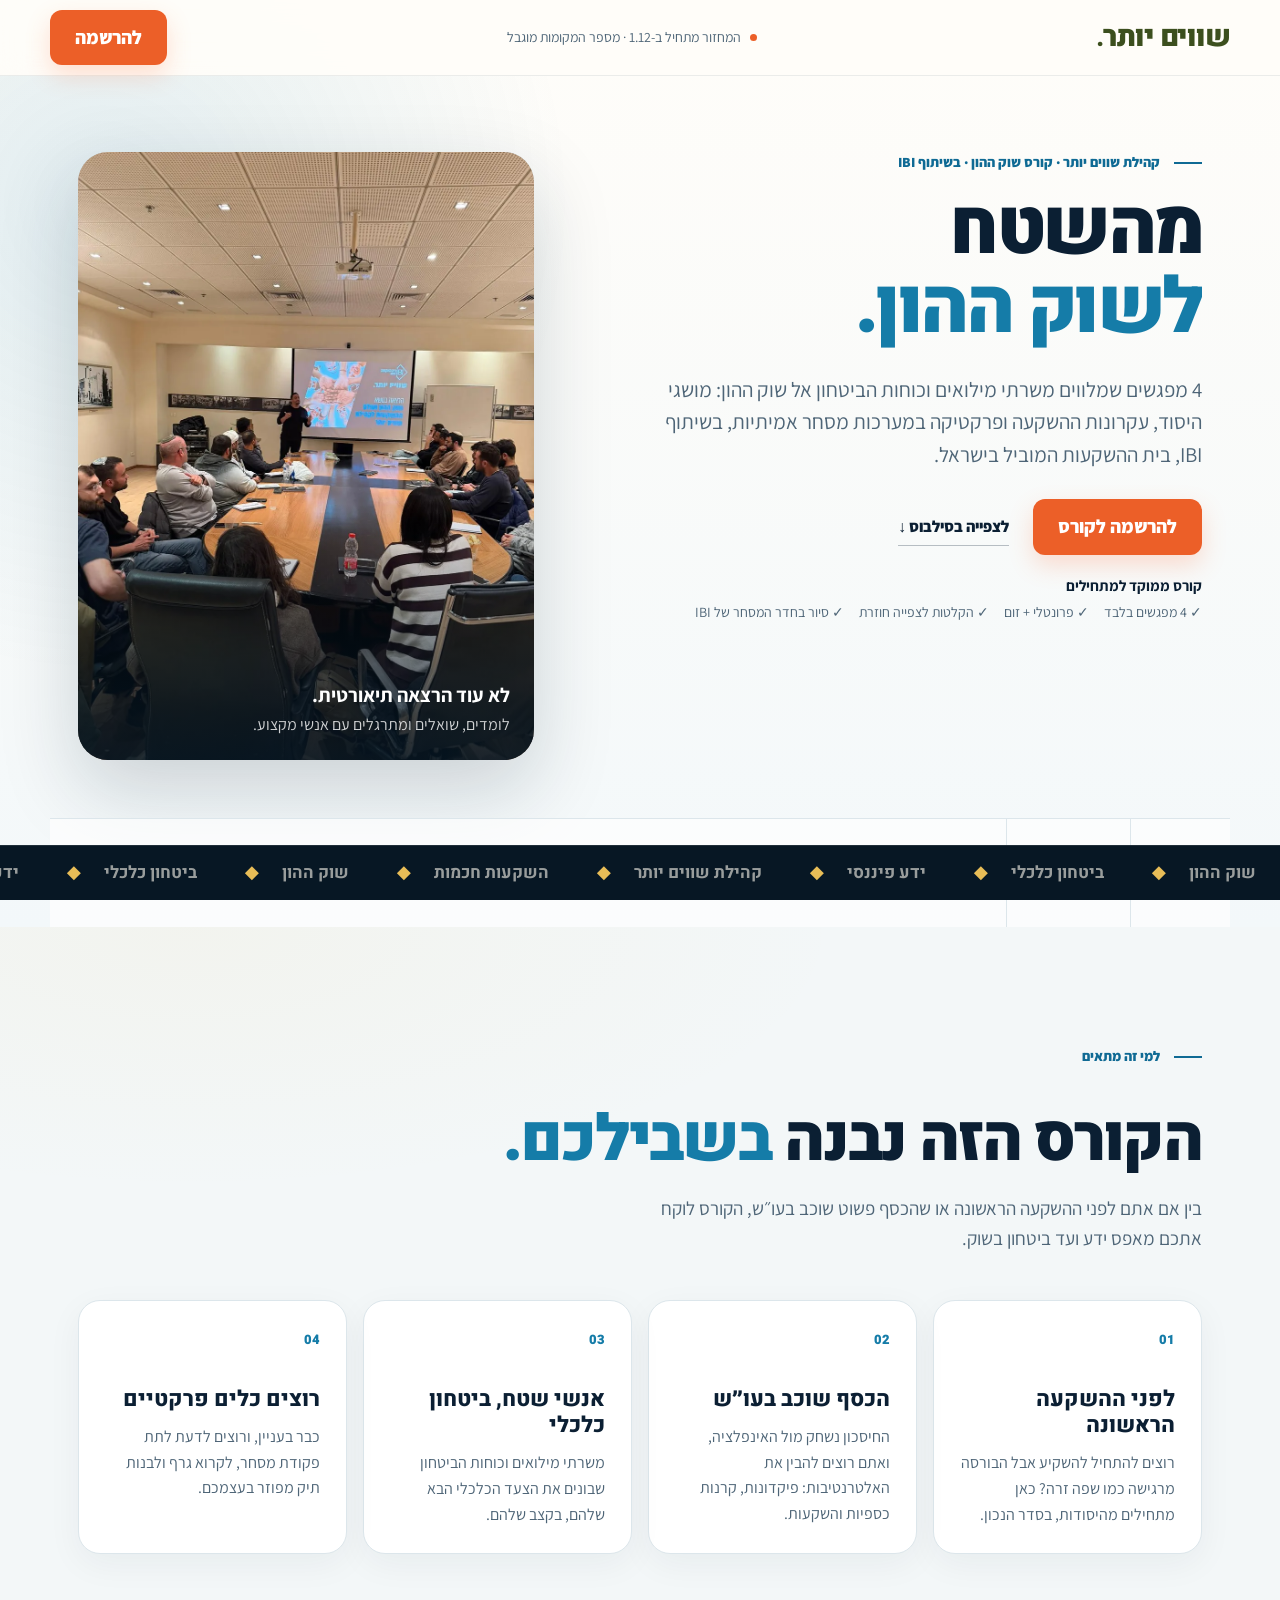
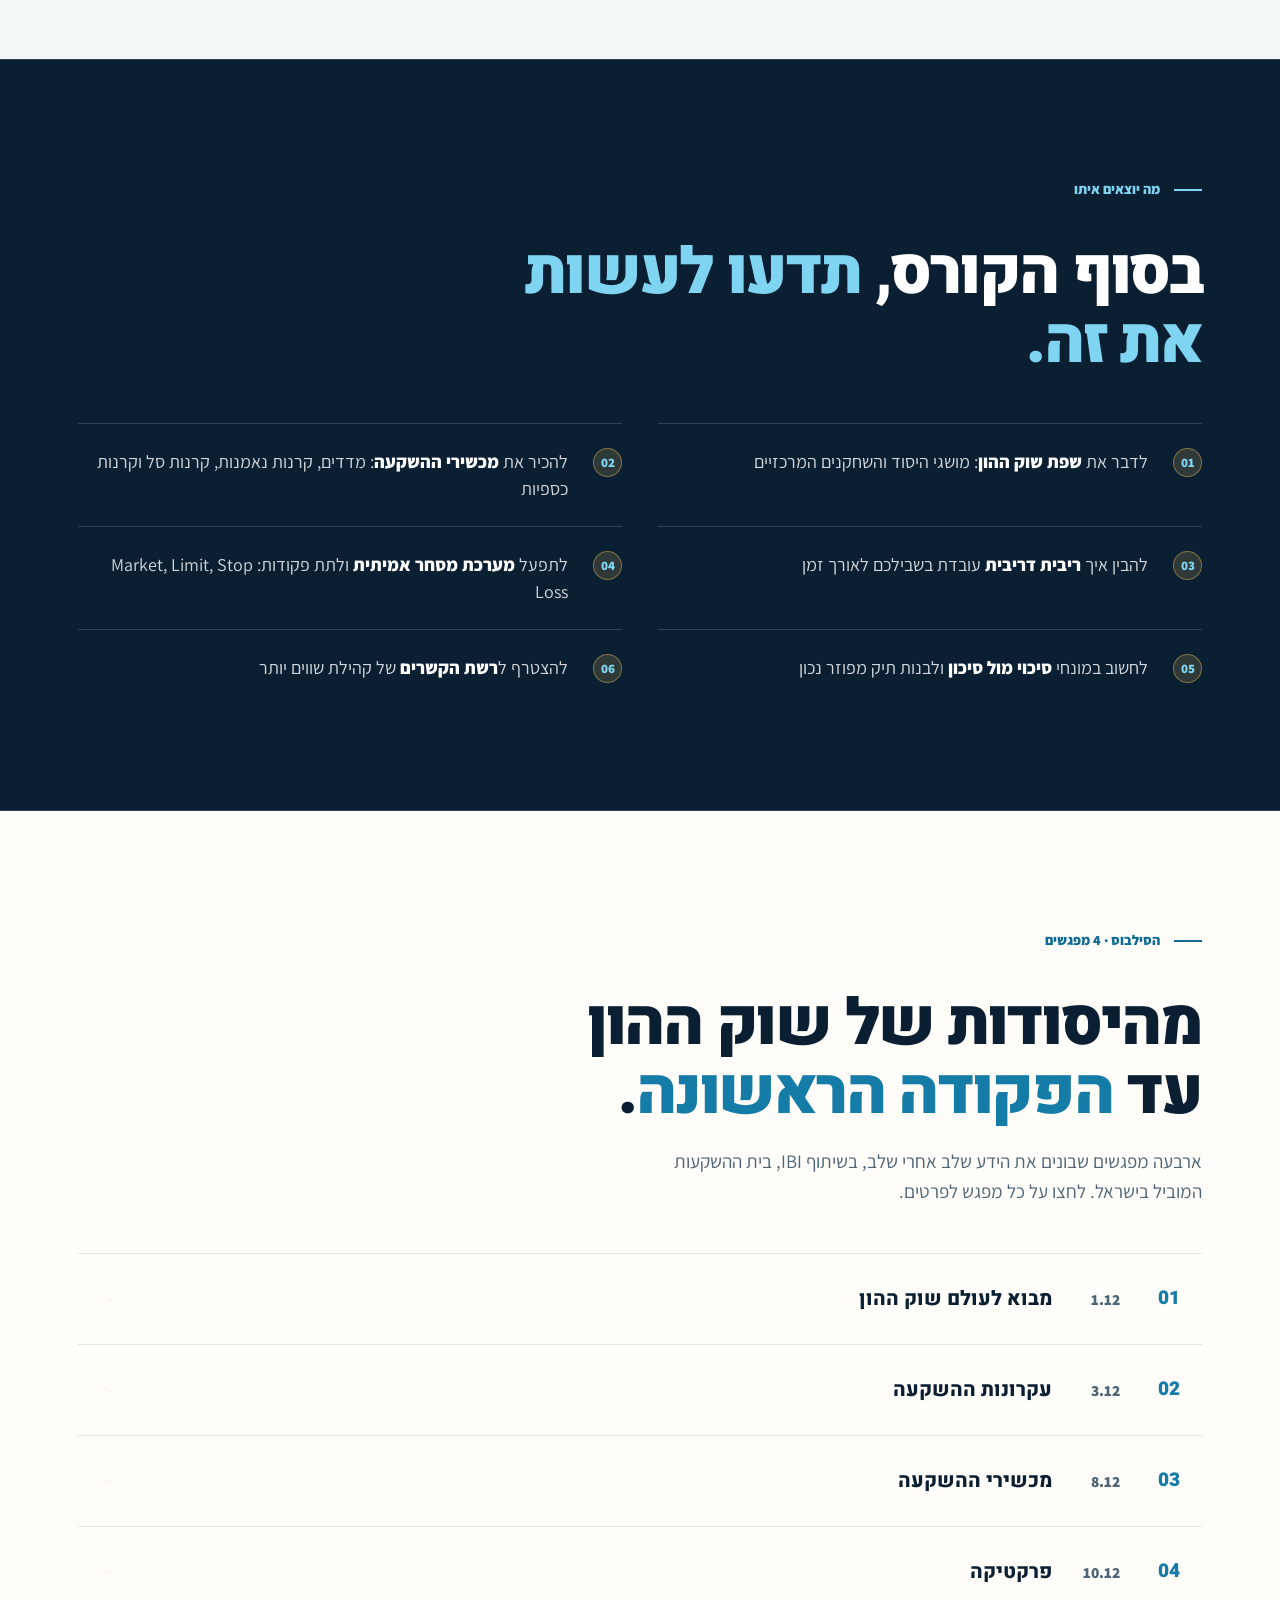
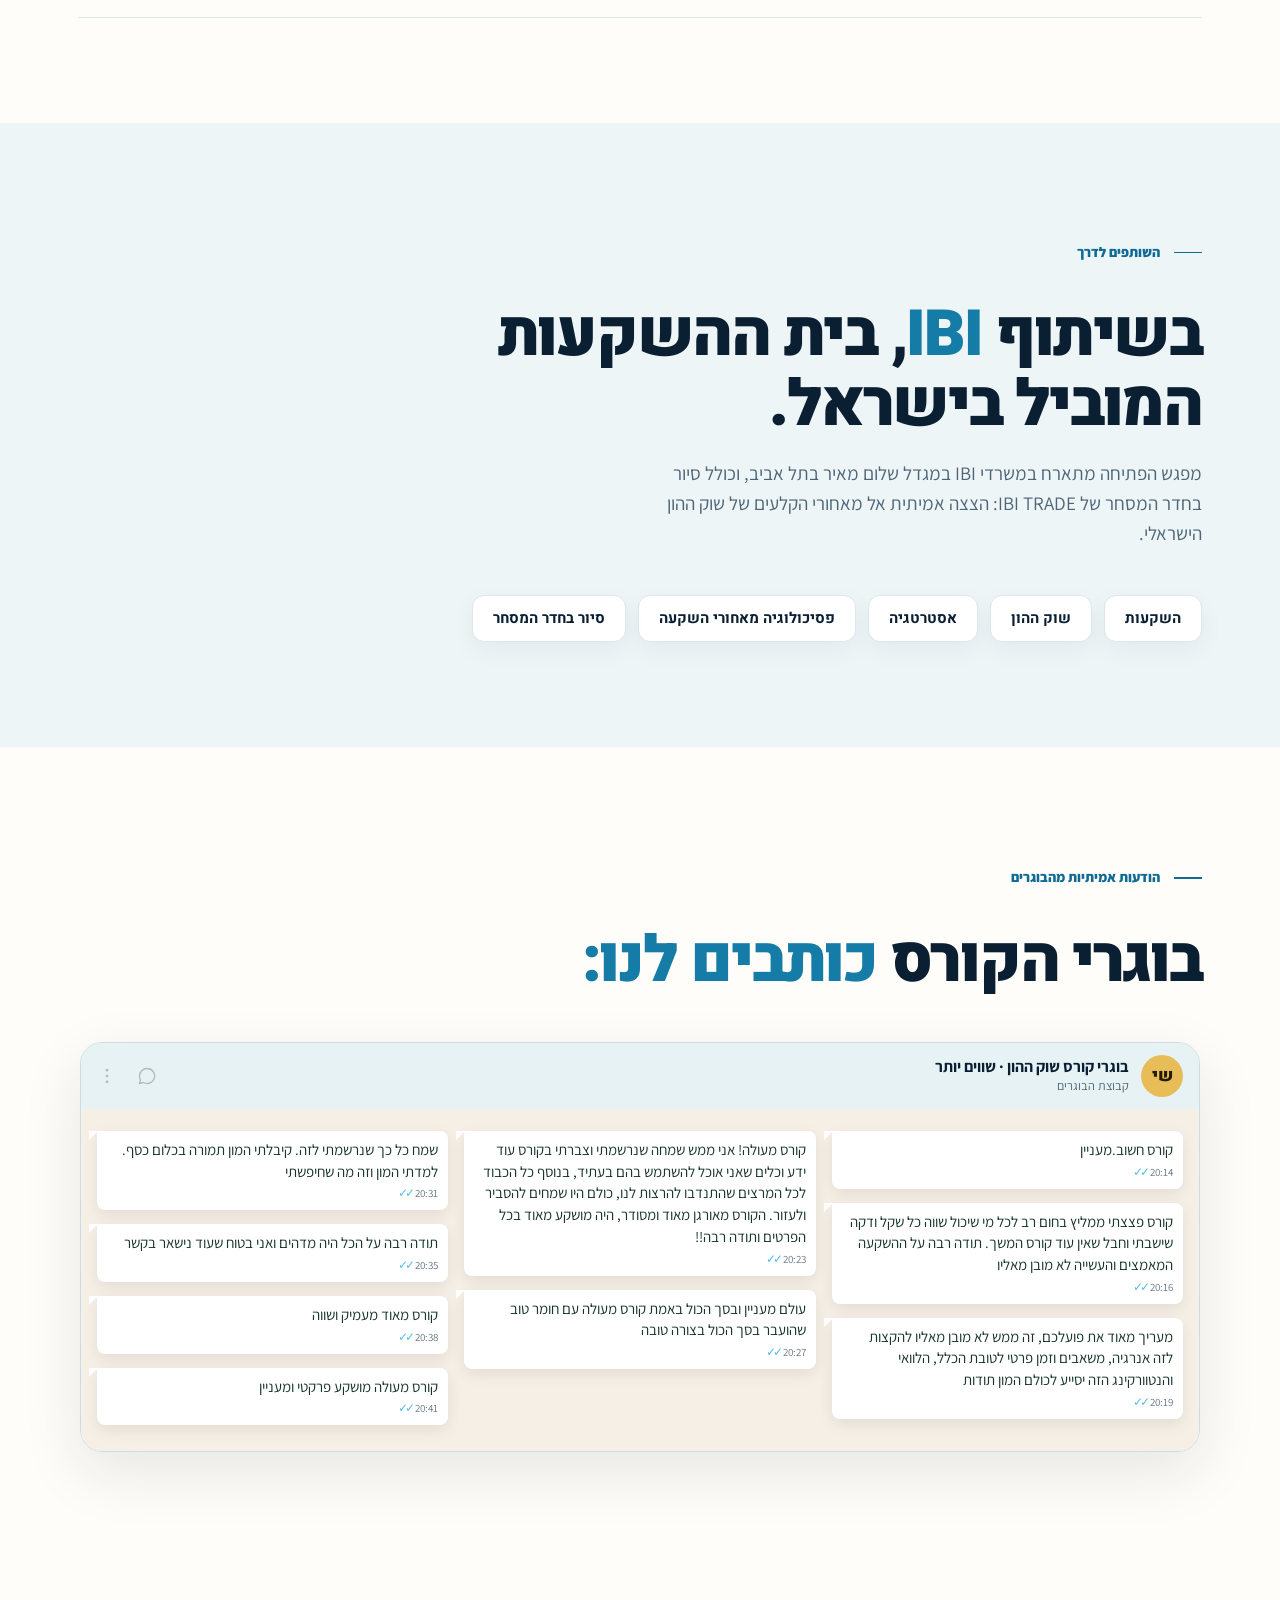
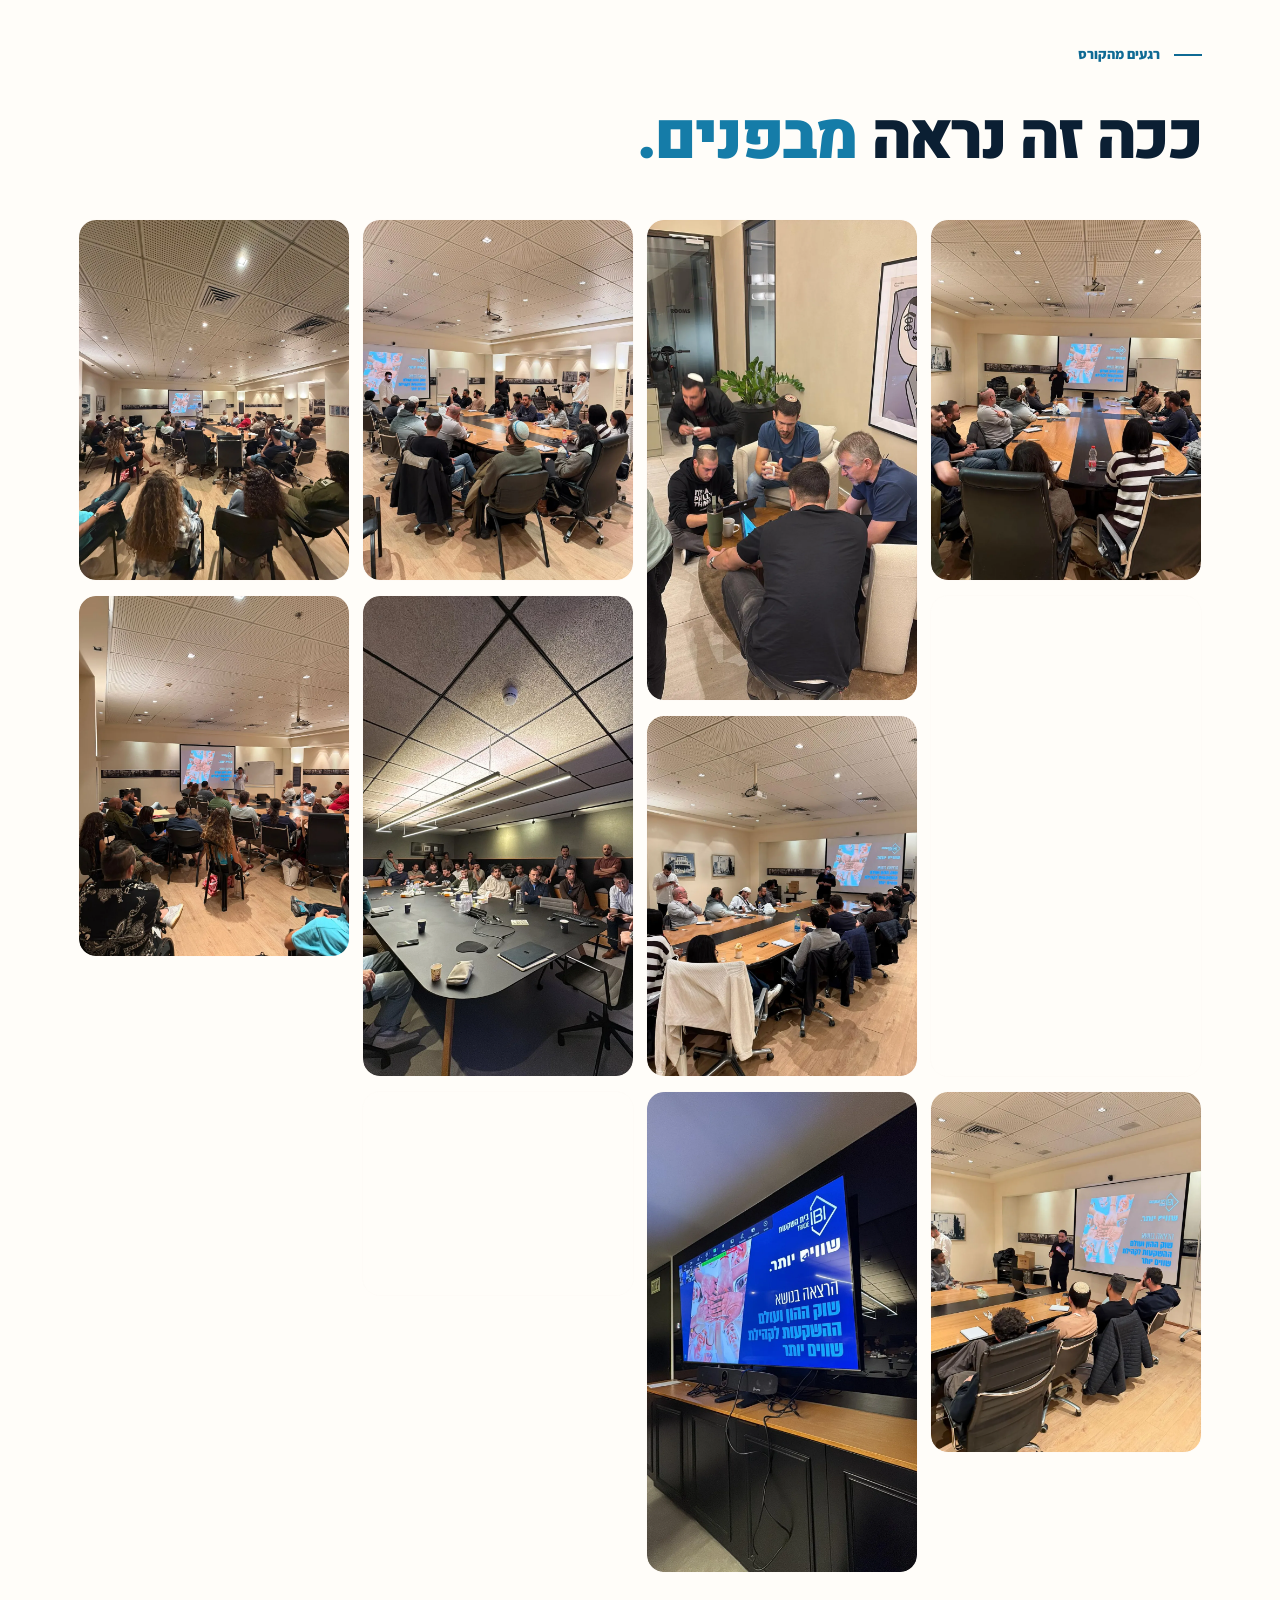
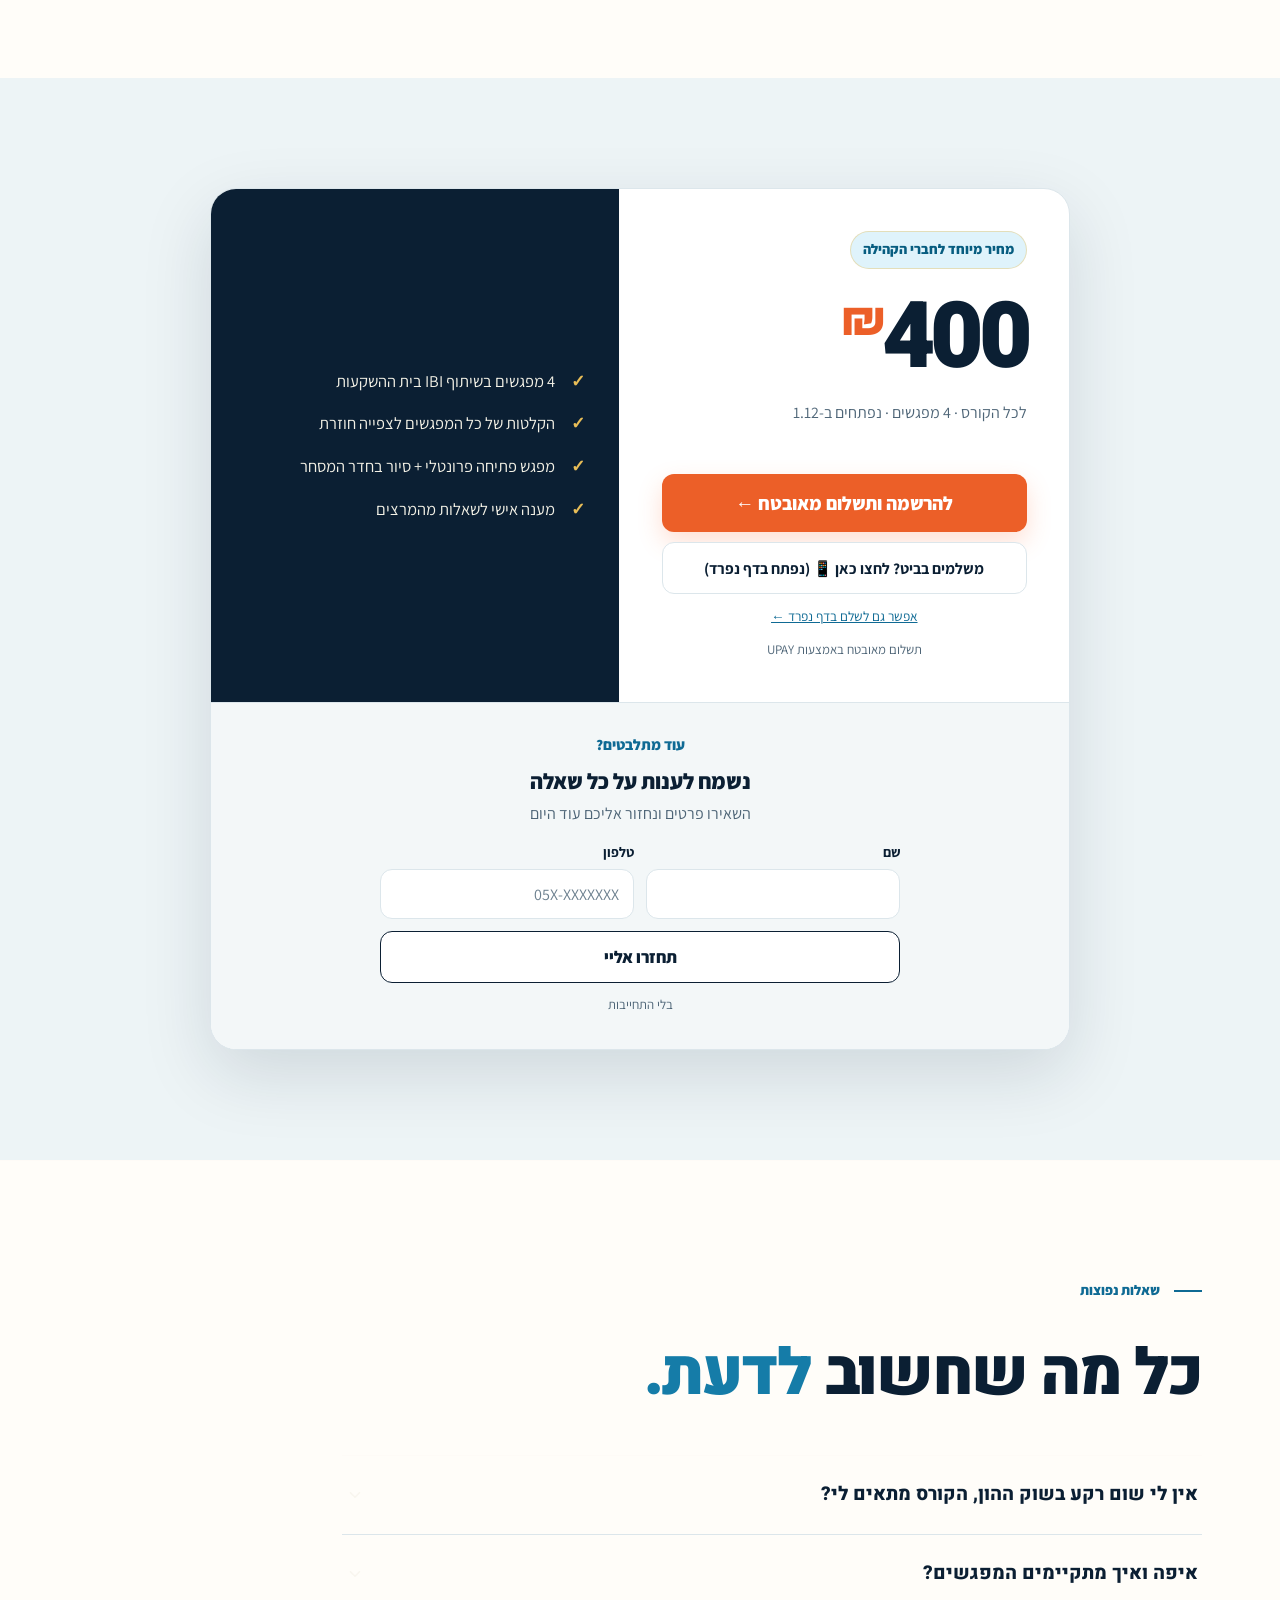
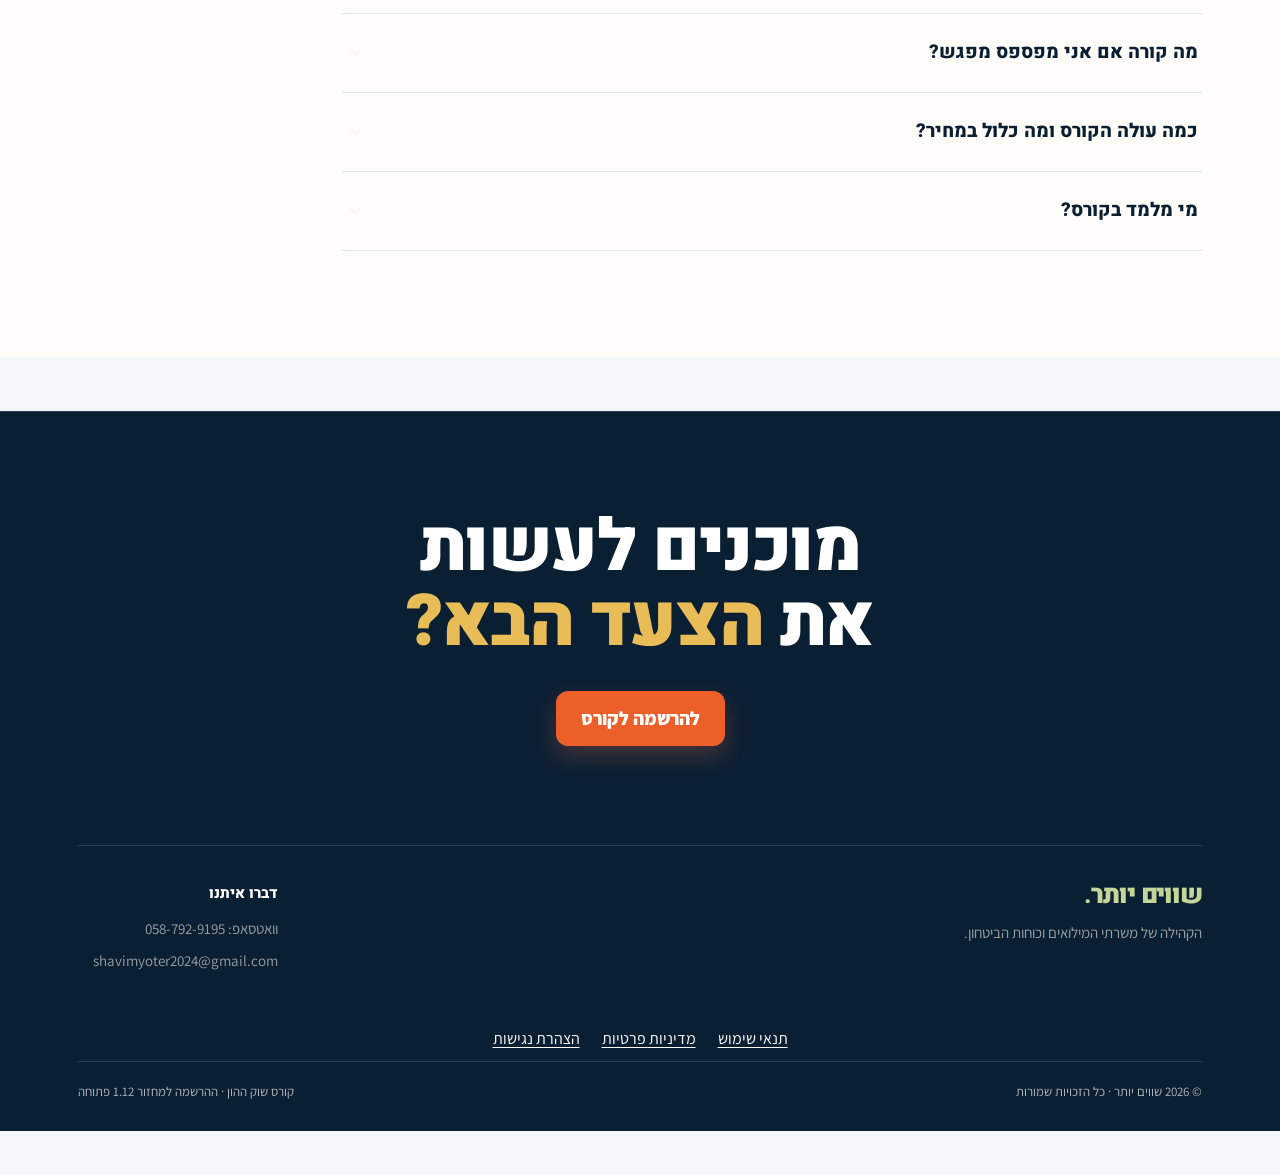
==== index.html @ 852be4c7 "הטבת 300 בשוק ההון הוארכה עד ראשון 8.11 23:59 Co-Authored-By: Claude Opus 5.5 <noreply@anthropic.com" ====
<!doctype html>
<html lang="he" dir="rtl">
<head>
  <meta charset="utf-8" />
  <meta name="viewport" content="width=device-width, initial-scale=1, viewport-fit=cover" />
  <meta name="theme-color" content="#1b2114" />

  <title>קורס שוק ההון | שווים יותר · קהילת משרתי המילואים</title>
  <meta name="description" content="קורס שוק ההון של קהילת שווים יותר, בשיתוף IBI בית ההשקעות: מהשטח לשוק ההון. מושגי יסוד, עקרונות השקעה, מערכות מסחר וסיור בחדר המסחר, בהתאמה למשרתי מילואים וכוחות הביטחון." />
  <meta property="og:title" content="קורס שוק ההון | שווים יותר" />
  <meta property="og:description" content="מהשטח לשוק ההון: קורס בשיתוף IBI לקהילת משרתי המילואים וכוחות הביטחון." />
  <meta property="og:type" content="website" />
  <meta property="og:locale" content="he_IL" />
  <meta property="og:image" content="https://shavimyoter2024-a11y.github.io/shuk-hahon/assets/og.jpg" />
  <meta property="og:image:width" content="1200" />
  <meta property="og:image:height" content="630" />
  <meta property="og:url" content="https://shavimyoter2024-a11y.github.io/shuk-hahon/" />

  <link rel="preconnect" href="https://fonts.googleapis.com" />
  <link rel="preconnect" href="https://fonts.gstatic.com" crossorigin />
  <link href="https://fonts.googleapis.com/css2?family=Heebo:wght@400;500;700;800;900&family=Assistant:wght@400;500;600;700&display=swap" rel="stylesheet" />

  <script type="application/ld+json">
  {
    "@context": "https://schema.org",
    "@type": "Course",
    "name": "קורס שוק ההון · שווים יותר",
    "description": "קורס שוק ההון לקהילת משרתי המילואים וכוחות הביטחון, בשיתוף IBI בית ההשקעות: מושגי יסוד, עקרונות השקעה, מכשירי השקעה, מערכות מסחר וסיור בחדר המסחר.",
    "provider": { "@type": "Organization", "name": "שווים יותר" },
    "offers": { "@type": "Offer", "price": "400", "priceCurrency": "ILS" },
    "hasCourseInstance": { "@type": "CourseInstance", "courseMode": "Blended", "startDate": "2026-12-01", "endDate": "2026-12-10" }
  }
  </script>

  <style>
    :root {
      --bg:        #1a2410;
      --bg-lift:   #26331a;
      --olive:     #3c4f1e;
      --gold:      #e8bd57;
      --gold-soft: #f2d488;
      --cream:     #f3f1e6;
      --muted:     rgba(243,241,230,.62);
      --line:      rgba(243,241,230,.15);
      --line-2:    rgba(243,241,230,.28);
      --maxw: 1320px;
      --ease: cubic-bezier(.22,1,.36,1);
    }

    * { box-sizing: border-box; }
    html { -webkit-text-size-adjust: 100%; scroll-behavior: smooth; }
    a, button, summary { -webkit-tap-highlight-color: transparent; }
    body {
      margin: 0; background: var(--bg); color: var(--cream);
      font-family: "Assistant", "Segoe UI", "Arial Hebrew", Arial, sans-serif;
      -webkit-font-smoothing: antialiased; overflow-x: hidden; line-height: 1.5;
      padding-bottom: 52px; /* room for the fixed marquee */
    }
    .sr-only { position: absolute; width: 1px; height: 1px; margin: -1px; padding: 0; overflow: hidden; clip: rect(0 0 0 0); white-space: nowrap; }
    a { color: inherit; text-decoration: none; }
    html { overflow-x: hidden; }
    ::selection { background: var(--gold); color: #241c00; }

    .display { font-family: "Heebo", "Assistant", sans-serif; }
    .wrap { width: 100%; max-width: var(--maxw); margin-inline: auto; padding-inline: 30px; }

    .ph {
      color: var(--gold); font-weight: 800;
      border-bottom: 1.5px dashed rgba(232,189,87,.55); padding-bottom: 1px; white-space: nowrap;
    }

    /* ---------------- Top bar ---------------- */
    .topbar {
      position: fixed; inset: 0 0 auto 0; z-index: 40;
      display: flex; align-items: center; justify-content: space-between;
      padding: 18px 30px;
      transition: background .3s, padding .3s, box-shadow .3s;
    }
    .topbar.scrolled {
      background: rgba(26,36,16,.88); backdrop-filter: blur(10px); -webkit-backdrop-filter: blur(10px);
      padding-block: 11px; box-shadow: 0 1px 0 rgba(243,241,230,.12);
    }
    .brand { display: flex; align-items: center; }
    .brand__name { font-family: "Heebo", sans-serif; font-weight: 900; font-size: 30px; letter-spacing: -.8px; color: var(--cream); line-height: 1; }
    .brand__name b { color: var(--gold); }

    .topbar__status {
      display: flex; align-items: center; gap: 9px;
      font-size: 13.5px; color: var(--muted);
    }
    .topbar__status .pulse {
      width: 7px; height: 7px; border-radius: 50%; background: var(--gold);
      box-shadow: 0 0 0 0 rgba(232,189,87,.5); animation: pulse 2.4s infinite;
    }
    @keyframes pulse { 0%{box-shadow:0 0 0 0 rgba(232,189,87,.45)} 70%{box-shadow:0 0 0 9px rgba(232,189,87,0)} 100%{box-shadow:0 0 0 0 rgba(232,189,87,0)} }

    .btn {
      display: inline-flex; align-items: center; justify-content: center; gap: 9px;
      font-family: "Assistant", sans-serif; font-weight: 700; cursor: pointer; border: 0;
      transition: transform .5s var(--ease), background .25s, color .25s;
    }
    .btn-gold {
      background: var(--gold); color: #241c00; font-size: 15.5px;
      padding: 12px 24px; border-radius: 100px;
    }
    .btn-gold:hover { background: var(--gold-soft); }
    .btn-lg { font-size: 17px; padding: 16px 34px; }
    .btn-line {
      background: transparent; color: var(--cream); font-weight: 600; font-size: 16px;
      padding: 15px 6px; border-radius: 0; position: relative;
    }
    .btn-line::after {
      content: ""; position: absolute; inset-inline: 6px; bottom: 8px; height: 1.5px;
      background: var(--line-2); transition: background .25s;
    }
    .btn-line:hover::after { background: var(--gold); }

    /* ---------------- Hero ---------------- */
    .hero {
      position: relative; min-height: 100svh; display: flex; flex-direction: column;
      overflow: hidden;
      background: radial-gradient(120% 85% at 84% 6%, var(--bg-lift) 0%, var(--bg) 60%);
    }
    .hero::after {
      content: ""; position: absolute; inset: 0; z-index: 3; pointer-events: none; opacity: .45;
      background-image: url("data:image/svg+xml,%3Csvg xmlns='http://www.w3.org/2000/svg' width='140' height='140'%3E%3Cfilter id='n'%3E%3CfeTurbulence type='fractalNoise' baseFrequency='0.85' numOctaves='2' stitchTiles='stitch'/%3E%3C/filter%3E%3Crect width='100%25' height='100%25' filter='url(%23n)' opacity='0.35'/%3E%3C/svg%3E");
      mix-blend-mode: overlay;
    }
    .hero__mark {
      position: absolute; z-index: 0; inset-block-end: -4%; inset-inline-start: -1%;
      /* "שוק ההון" ארוך מ"נדל״ן" — גודל מותאם כדי שהמילה תישאר בקנבס */
      font-size: 22vw; line-height: .8; font-weight: 900; letter-spacing: -.03em;
      color: transparent; -webkit-text-stroke: 1.5px rgba(232,189,87,.10);
      pointer-events: none; user-select: none;
    }
    .hero__edge {
      position: absolute; z-index: 4; inset-inline-start: 22px; inset-block-start: 50%;
      transform: translateY(-50%) rotate(180deg); writing-mode: vertical-rl;
      font-size: 12px; letter-spacing: 1px; color: var(--muted);
    }

    /* content fills the space evenly */
    .hero__grid {
      position: relative; z-index: 5; flex: 1;
      display: flex; flex-direction: column; justify-content: center;
      padding-block: 118px 40px;
    }

    .eyebrow {
      display: inline-flex; align-items: center; gap: 14px; align-self: flex-start;
      font-size: 14px; letter-spacing: .4px; color: var(--gold-soft); font-weight: 600;
      margin-bottom: 24px;
    }
    .eyebrow::before { content: ""; width: 42px; height: 1.5px; background: var(--gold); }

    .hero__title {
      margin: 0; font-weight: 900; letter-spacing: -.02em;
      font-size: clamp(46px, 8.4vw, 116px); line-height: .98;
    }
    .hero__title .line { display: block; overflow: hidden; padding-bottom: .05em; }
    .hero__title .line > span { display: block; }
    .hero__title .accent { color: var(--gold); }
    /* the hero is pre-hidden by CSS so the first paint can never flash-then-jump
       while GSAP boots; the timeline animates TO the final state. .no-gsap releases
       everything instantly if the CDN fails to load. */
    body.js:not(.no-gsap) .hero .eyebrow { opacity: 0; transform: translateY(18px); }
    body.js:not(.no-gsap) .hero__title .line > span { transform: translateY(110%); }
    body.js:not(.no-gsap) .hero__sub { opacity: 0; transform: translateY(22px); }
    body.js:not(.no-gsap) .hero__cta > * { opacity: 0; transform: translateY(20px); }
    body.js:not(.no-gsap) .hero__foot .stat, body.js:not(.no-gsap) .scroll-cue { opacity: 0; transform: translateY(24px); }
    body.js:not(.no-gsap) .hero__mark { opacity: 0; }

    .hero__sub {
      margin: 28px 0 0; max-width: 44ch; font-size: clamp(17px, 1.9vw, 21px);
      color: var(--muted); font-weight: 400; line-height: 1.6;
    }

    .hero__cta { display: flex; align-items: center; gap: 20px; flex-wrap: wrap; margin-top: 38px; }

    .hero__foot {
      position: relative; z-index: 5;
      border-top: 1px solid var(--line);
      display: flex; align-items: stretch; justify-content: space-between; flex-wrap: wrap;
    }
    .stats { display: flex; }
    .stat { padding: 20px 32px 22px; border-inline-start: 1px solid var(--line); }
    .stat:first-child { border-inline-start: 0; padding-inline-start: 0; }
    .stat b { display: block; font-family: "Heebo", sans-serif; font-weight: 800; font-size: 27px; color: var(--cream); }
    .stat span { font-size: 13px; color: var(--muted); }
    .scroll-cue { display: flex; align-items: center; gap: 12px; padding: 20px 0 22px; font-size: 12.5px; letter-spacing: 1px; color: var(--muted); }
    .scroll-cue .bar { position: relative; width: 1.5px; height: 38px; background: var(--line-2); overflow: hidden; }
    .scroll-cue .bar::after { content:""; position:absolute; inset-inline:0; top:-40%; height:40%; background: var(--gold); animation: drop 2.2s var(--ease) infinite; }
    @keyframes drop { 0%{top:-45%} 60%,100%{top:105%} }

    .marquee {
      position: fixed; inset-inline: 0; bottom: 0; z-index: 45;
      overflow: hidden; white-space: nowrap;
      background: rgba(21,29,12,.93); backdrop-filter: blur(8px); -webkit-backdrop-filter: blur(8px);
      border-top: 1px solid var(--line);
    }
    .marquee__track { display: inline-flex; animation: marq 28s linear infinite; will-change: transform; }
    .marquee__track span { font-family: "Heebo", sans-serif; font-size: 17px; font-weight: 700; color: var(--muted); padding: 14px 24px; }
    .marquee__track span i { color: var(--gold); font-style: normal; margin-inline-start: 24px; }
    @keyframes marq { to { transform: translateX(50%); } }

    .mobile-cta { display: none; }

    /* ---------------- Sections ---------------- */
    .section { position: relative; padding-block: clamp(74px, 12vh, 130px); scroll-margin-top: 84px; }
    .section__head { margin-bottom: 44px; }
    .section__title { font-family: "Heebo", sans-serif; font-weight: 900; font-size: clamp(30px, 4.6vw, 58px); line-height: 1.07; letter-spacing: -.02em; margin: 14px 0 0; }
    .section__title .accent { color: var(--gold); }
    .section__lead { margin: 18px 0 0; max-width: 56ch; color: var(--muted); font-size: 18px; line-height: 1.6; }

    /* syllabus accordion */
    .syl { border-top: 1px solid var(--line); }
    .syl details { border-bottom: 1px solid var(--line); }
    .syl summary { list-style: none; cursor: pointer; display: flex; align-items: center; gap: 18px; padding: 24px 6px; transition: background .2s; }
    .syl summary::-webkit-details-marker { display: none; }
    .syl summary:hover { background: rgba(243,241,230,.03); }
    .syl__num { font-family: "Heebo", sans-serif; font-weight: 900; font-size: 19px; color: var(--gold); min-width: 42px; }
    .syl__date { font-weight: 800; color: var(--cream); min-width: 50px; font-size: 15.5px; }
    .syl__title { font-family: "Heebo", sans-serif; font-weight: 800; font-size: clamp(18px, 2.3vw, 25px); color: var(--cream); flex: 1; }
    .syl__chev { color: var(--muted); transition: transform .3s var(--ease); flex: 0 0 auto; }
    .syl details[open] .syl__chev { transform: rotate(180deg); }
    .syl__body { padding-inline-start: 60px; padding-inline-end: 6px; padding-bottom: 28px; max-width: 74ch; }
    .syl__badge { display: inline-block; font-size: 12px; font-weight: 700; padding: 5px 13px; border-radius: 100px; border: 1px solid var(--line-2); color: var(--gold-soft); margin-bottom: 14px; }
    .syl__body p { margin: 0; color: var(--muted); font-size: 16.5px; line-height: 1.66; }
    .syl__body .syl__who { margin-top: 14px; color: var(--gold-soft); font-size: 14.5px; font-weight: 600; }
    .syl-note { margin-top: 28px; font-size: 14px; color: var(--muted); line-height: 1.6; }
    .syl-note .ph { font-size: 14px; }

    @media (max-width: 640px) {
      .syl summary { gap: 12px; padding: 18px 4px; }
      .syl__num { min-width: 28px; font-size: 16px; }
      .syl__date { min-width: 42px; font-size: 14.5px; }
      .syl__body { padding-inline-start: 28px; }
    }

    /* pricing / register */
    .price-card {
      display: grid; grid-template-columns: 1fr 1fr;
      border: 1px solid rgba(232,189,87,.35); border-radius: 24px; overflow: hidden;
      background: rgba(243,241,230,.03);
    }
    .price-card__main {
      padding: 46px 42px; border-inline-end: 1px solid var(--line);
      display: flex; flex-direction: column; align-items: flex-start;
    }
    .price-card__badge {
      display: inline-block; background: rgba(232,189,87,.13); color: var(--gold-soft);
      border: 1px solid rgba(232,189,87,.4); font-weight: 700; font-size: 14px;
      padding: 7px 16px; border-radius: 100px; margin-bottom: 24px;
    }
    .price-card__amount {
      font-family: "Heebo", sans-serif; font-weight: 900; line-height: 1;
      font-size: clamp(62px, 9vw, 104px); color: var(--cream); letter-spacing: -.03em;
    }
    .price-card__amount .cur { color: var(--gold); font-size: .5em; vertical-align: super; margin-inline-end: 4px; }
    .price-card__meta { color: var(--muted); margin: 16px 0 30px; font-size: 16px; }
    .price-card .pay-form { align-self: stretch; width: 100%; margin: 0; display: flex; flex-direction: column; align-items: center; }
    .price-card .pay-submit { width: 100%; text-align: center; }
    .pay-fallback { margin-top: 12px; background: transparent; color: var(--muted); font-family: inherit; font-size: 13.5px; border: 0; cursor: pointer; text-decoration: underline; }
    .pay-fallback:hover { color: var(--gold-soft); }
    /* Bit can't open its app from inside an iframe (white page) — so Bit gets its
       own button that submits the SAME form to a full checkout in a new tab. */
    .pay-bit {
      width: 100%; margin-top: 10px; padding: 13px 24px; border-radius: 100px;
      background: rgba(243,241,230,.06); border: 1px solid var(--line-2);
      color: var(--cream); font-family: inherit; font-size: 15.5px; font-weight: 700; cursor: pointer;
      transition: border-color .25s, color .25s;
    }
    .pay-bit:hover { border-color: var(--gold); color: var(--gold-soft); }
    @media (pointer: coarse) { .pay-bit:active { border-color: var(--gold); color: var(--gold-soft); } }

    /* promo (25.10–8.11 23:59) — ה-JS מדליק body.promo-on רק בתוך חלון המבצע;
       בלי JS הדף נשאר בבטחה על המחיר המלא */
    .promo-strip {
      display: none; margin-bottom: 22px; padding: 26px 22px 22px; text-align: center;
      border: 1px solid rgba(232,189,87,.55); border-radius: 20px;
      background: linear-gradient(180deg, rgba(232,189,87,.14), rgba(232,189,87,.04));
      box-shadow: 0 24px 60px -30px rgba(232,189,87,.3);
    }
    body.promo-on .promo-strip { display: block; }
    .promo-strip__title { font-family: "Heebo", sans-serif; font-weight: 900; font-size: clamp(20px, 3vw, 28px); color: var(--cream); line-height: 1.3; }
    .promo-strip__title b { color: var(--gold); }
    .promo-strip__sub { margin-top: 8px; color: var(--muted); font-size: 14.5px; }
    .promo-count { display: flex; justify-content: center; gap: 10px; margin-top: 18px; }
    .promo-count .pc {
      min-width: 68px; padding: 12px 8px 9px; border-radius: 14px;
      border: 1px solid rgba(232,189,87,.4); background: rgba(26,36,16,.6);
    }
    .promo-count .pc b { display: block; font-family: "Heebo", sans-serif; font-weight: 900; font-size: 27px; color: var(--gold); line-height: 1; font-variant-numeric: tabular-nums; }
    .promo-count .pc span { display: block; margin-top: 6px; font-size: 11.5px; color: var(--muted); }
    .price-card__was { display: none; margin: 12px 0 0; color: var(--muted); font-size: 15.5px; }
    .price-card__was s { color: rgba(243,241,230,.55); }
    body.promo-on .price-card__was { display: block; }
    .hero__promo {
      display: none; align-self: flex-start; margin-top: 18px; padding: 9px 18px;
      border-radius: 100px; border: 1px solid rgba(232,189,87,.55);
      background: rgba(232,189,87,.12); color: var(--gold-soft); font-weight: 700; font-size: 14.5px;
    }
    body.promo-on .hero__promo { display: inline-flex; }
    @media (max-width: 640px) {
      .promo-count { gap: 8px; }
      .promo-count .pc { min-width: 58px; }
      .promo-count .pc b { font-size: 22px; }
    }

    /* embedded UPAY checkout window */
    .pay-window { margin-top: 24px; border: 1px solid rgba(232,189,87,.45); border-radius: 20px; overflow: hidden; box-shadow: 0 30px 70px -30px rgba(0,0,0,.7); }
    .pay-window__head { display: flex; align-items: center; justify-content: center; gap: 8px; padding: 13px 16px; background: var(--bg-lift); color: var(--gold-soft); font-weight: 700; font-size: 14.5px; border-bottom: 1px solid rgba(232,189,87,.35); }
    .pay-window__hint { padding: 9px 14px; text-align: center; font-size: 13px; color: var(--muted); background: rgba(243,241,230,.03); border-bottom: 1px solid var(--line); }
    .pay-window__body { position: relative; background: #fff; }
    .pay-window__loader { position: absolute; inset: 0; display: grid; place-items: center; color: #555; font-size: 15px; background: #fff; }
    .pay-window iframe { display: block; width: 100%; height: 780px; border: 0; background: #fff; }
    @media (max-width: 640px) { .pay-window iframe { height: 720px; } }
    .price-card__secure { font-size: 13px; color: var(--muted); margin: 14px 0 0; align-self: center; }
    .price-card__list { list-style: none; margin: 0; padding: 46px 42px; display: flex; flex-direction: column; gap: 17px; }
    .price-card__list li { position: relative; padding-inline-start: 30px; color: var(--cream); font-size: 16.5px; }
    .price-card__list li::before {
      content: "✓"; position: absolute; inset-inline-start: 0; top: 0;
      color: var(--gold); font-weight: 900;
    }

    @media (max-width: 760px) {
      .price-card { grid-template-columns: 1fr; }
      .price-card__main { border-inline-end: 0; border-bottom: 1px solid var(--line); padding: 34px 26px; align-items: center; text-align: center; }
      .price-card__list { padding: 30px 26px; }
    }


    /* section backdrops — color play, brand shades only */
    #audience { background: radial-gradient(85% 60% at 15% 0%, rgba(232,189,87,.06), transparent 60%); }
    #gains { background: linear-gradient(180deg, #222e14, var(--bg)); border-block: 1px solid var(--line); }
    #faq { background: linear-gradient(180deg, #222e14, var(--bg)); border-block: 1px solid var(--line); }
    #gallery { background: radial-gradient(85% 60% at 85% 0%, rgba(232,189,87,.05), transparent 60%); }
    #register { background: radial-gradient(75% 65% at 50% 22%, rgba(232,189,87,.10), transparent 65%); padding-block: clamp(48px, 8vh, 88px); }

    /* warm-lead mini form */
    .lead-box { margin-top: 34px; padding: 26px 22px 24px; border: 1px solid rgba(232,189,87,.22); border-radius: 16px; background: rgba(243,241,230,.03); text-align: center; }
    .lead-box__title { margin: 0 0 4px; font-weight: 800; font-size: clamp(19px, 2.6vw, 24px); }
    .lead-box__title .accent { color: var(--gold); }
    .lead-box__sub { margin: 0 0 18px; color: var(--muted); font-size: 15px; }
    .lead-form { display: flex; gap: 10px; justify-content: center; flex-wrap: wrap; }
    .lead-form input {
      flex: 1 1 180px; max-width: 240px; padding: 13px 16px; border-radius: 100px;
      border: 1px solid rgba(243,241,230,.22); background: rgba(243,241,230,.06);
      color: var(--cream); font: inherit; font-size: 15px;
    }
    .lead-form input::placeholder { color: rgba(243,241,230,.45); }
    .lead-form input:focus { outline: none; border-color: var(--gold); }
    .lead-form .btn { flex: 0 0 auto; }
    .lead-form__msg { margin: 12px 0 0; min-height: 1.4em; color: var(--gold-soft); font-size: 14.5px; }

    /* who is it for */
    .aud-grid { display: grid; grid-template-columns: repeat(4, minmax(0,1fr)); gap: 16px; }
    @media (max-width: 1080px) { .aud-grid { grid-template-columns: repeat(2, minmax(0,1fr)); } }
    @media (max-width: 560px) { .aud-grid { grid-template-columns: 1fr; } }
    .aud-card { border: 1px solid var(--line); border-radius: 18px; padding: 30px 26px; background: rgba(243,241,230,.02); transition: border-color .25s, background .25s; }
    .aud-card:hover { border-color: var(--line-2); background: rgba(243,241,230,.045); }
    .aud-card__n { font-family: "Heebo", sans-serif; font-weight: 900; font-size: 15px; color: var(--gold); }
    .aud-card h3 { font-family: "Heebo", sans-serif; font-weight: 800; font-size: 20px; color: var(--cream); margin: 12px 0 8px; }
    .aud-card p { margin: 0; color: var(--muted); font-size: 15.5px; line-height: 1.6; }

    /* what you get */
    .gains { list-style: none; margin: 0; padding: 0; display: grid; grid-template-columns: repeat(2, minmax(0,1fr)); gap: 0 44px; }
    .gains li { position: relative; padding-inline-start: 46px; padding-block: 22px; color: var(--cream); font-size: 18px; line-height: 1.5; border-top: 1px solid var(--line); }
    .gains li::before {
      content: "✓"; position: absolute; inset-inline-start: 0; top: 19px;
      width: 27px; height: 27px; line-height: 27px; text-align: center; border-radius: 50%;
      background: rgba(232,189,87,.16); border: 1px solid rgba(232,189,87,.45);
      color: var(--gold); font-weight: 900; font-size: 13px;
    }
    .gains b { color: var(--gold); font-weight: 800; }

    /* whatsapp-style testimonials */
    #testimonials { background: linear-gradient(180deg, #222e14, var(--bg)); border-block: 1px solid var(--line); }
    .chat-screen {
      max-width: 1120px; margin-inline: auto;
      border-radius: 20px; overflow: hidden;
      box-shadow: 0 30px 70px -30px rgba(0,0,0,.7), 0 0 0 1px rgba(243,241,230,.08);
    }
    .chat-bar {
      display: flex; align-items: center; gap: 12px;
      padding: 12px 16px; background: #1f2c33; color: #e9edef;
    }
    .chat-bar__ava {
      width: 42px; height: 42px; border-radius: 50%; flex: 0 0 auto;
      background: var(--gold); color: #241c00; display: grid; place-items: center;
      font-family: "Heebo", sans-serif; font-weight: 900; font-size: 17px;
    }
    .chat-bar__name { font-weight: 700; font-size: 16px; line-height: 1.2; }
    .chat-bar__status { font-size: 12.5px; color: #8696a0; }
    .chat-bar__spacer { flex: 1; }
    .chat-bar__icons { display: flex; gap: 20px; color: #aebac1; }
    .chat-body {
      padding: 22px 16px 26px;
      background-color: #d1c7bd;
      background-image:
        linear-gradient(rgba(216,208,197,.94), rgba(216,208,197,.94)),
        url("data:image/svg+xml,%3Csvg xmlns='http://www.w3.org/2000/svg' width='300' height='300' viewBox='0 0 300 300'%3E%3Cg fill='none' stroke='%23555' stroke-opacity='.6' stroke-width='1.4'%3E%3Cpath d='M32 40l9-8 9 8v11H32z'/%3E%3Ccircle cx='120' cy='30' r='7'/%3E%3Cpath d='M110 70h20M120 60v20'/%3E%3Ccircle cx='210' cy='48' r='10'/%3E%3Cpath d='M250 30l6 6 11-12'/%3E%3Cpath d='M40 120c8-10 20-10 28 0'/%3E%3Crect x='150' y='110' width='22' height='16' rx='3'/%3E%3Cpath d='M255 120l5 10h-10z'/%3E%3Cpath d='M30 200a10 10 0 1 0 .1 0M70 205h16'/%3E%3Cpath d='M130 190l7 7 7-7 7 7'/%3E%3Ccircle cx='215' cy='198' r='6'/%3E%3Cpath d='M240 235q10-14 20 0'/%3E%3Cpath d='M45 260h20l-4 8H49z'/%3E%3Cpath d='M120 255l8-4v10z'/%3E%3Ccircle cx='205' cy='262' r='8'/%3E%3Cpath d='M95 150l5 5 5-5'/%3E%3Cpath d='M180 260h14'/%3E%3C/g%3E%3C/svg%3E");
      background-size: 300px 300px;
      columns: 3 300px; column-gap: 16px;
    }
    .bubble {
      break-inside: avoid; margin: 0 0 14px; padding: 8px 10px 8px 12px;
      position: relative; background: #fff; color: #111b21;
      border-radius: 8px; border-start-end-radius: 0;
      font-size: 15px; line-height: 1.45;
      box-shadow: 0 1px 1px rgba(0,0,0,.14);
      max-width: 100%;
    }
    .bubble::before {
      content: ""; position: absolute; top: 0; inset-inline-end: -8px;
      width: 0; height: 0; border-style: solid;
      border-width: 0 0 9px 9px; border-color: transparent transparent transparent #fff;
    }
    .bubble p { margin: 0; padding-inline-end: 6px; }
    .bubble p + p { margin-top: 6px; }
    .bubble__meta { display: block; text-align: start; margin-top: 2px; font-size: 11px; color: #667781; }
    .bubble__meta .tick { color: #53bdeb; font-size: 12px; letter-spacing: -3px; margin-inline-start: 3px; }

    @media (max-width: 640px) {
      .gains { grid-template-columns: 1fr; gap: 0; }
      .chat-body { columns: 1; padding: 18px 12px 22px; }
      .bubble { font-size: 14.5px; }
    }

    /* mentors */
    #mentors { background: radial-gradient(85% 60% at 50% 0%, rgba(232,189,87,.05), transparent 60%); }
    .mentor-grid { display: grid; grid-template-columns: repeat(3, minmax(0,1fr)); gap: 16px; }
    .mentor-card {
      border: 1px solid var(--line); border-radius: 18px; padding: 26px 24px;
      background: rgba(243,241,230,.02); transition: border-color .25s, background .25s;
    }
    .mentor-card:hover { border-color: rgba(232,189,87,.4); background: rgba(243,241,230,.045); }
    .mentor-card__badge {
      display: inline-block; font-size: 12px; font-weight: 700; padding: 4px 12px;
      border-radius: 100px; border: 1px solid rgba(232,189,87,.4); color: var(--gold-soft); margin-bottom: 18px;
    }
    .mentor-card__top { margin-bottom: 14px; }
    .mentor-card h3 { margin: 0; font-family: "Heebo", sans-serif; font-weight: 800; font-size: 19px; color: var(--cream); }
    .mentor-card__role { margin: 3px 0 0; color: var(--gold-soft); font-size: 13.5px; font-weight: 600; }
    .mentor-card__bio { margin: 0; color: var(--muted); font-size: 15px; line-height: 1.62; }
    @media (max-width: 1020px) { .mentor-grid { grid-template-columns: repeat(2, minmax(0,1fr)); } }
    @media (max-width: 620px) { .mentor-grid { grid-template-columns: 1fr; } }

    /* IBI partnership strip — replaces the per-mentor grid on this course */
    .partner-chips { display: flex; flex-wrap: wrap; gap: 10px; margin-top: 30px; }
    .partner-chips span {
      font-family: "Heebo", sans-serif; font-size: 14.5px; font-weight: 700; padding: 10px 20px;
      border-radius: 100px; border: 1px solid rgba(232,189,87,.4); color: var(--gold-soft);
      background: rgba(232,189,87,.08);
    }

    /* gallery */
    .gal { columns: 4 240px; column-gap: 14px; }
    .gal figure { margin: 0 0 14px; break-inside: avoid; border-radius: 18px; overflow: hidden; border: 1px solid var(--line); }
    .gal img { display: block; width: 100%; height: auto; transition: transform .9s var(--ease); }
    .gal figure:hover img { transform: scale(1.05); }

    /* faq */
    .faq { border-top: 1px solid var(--line); }
    .faq details { border-bottom: 1px solid var(--line); }
    .faq summary { list-style: none; cursor: pointer; display: flex; align-items: center; gap: 16px; padding: 22px 6px; transition: background .2s; }
    .faq summary::-webkit-details-marker { display: none; }
    .faq summary:hover { background: rgba(243,241,230,.03); }
    .faq__q { font-family: "Heebo", sans-serif; font-weight: 800; font-size: clamp(17px, 2vw, 21px); color: var(--cream); flex: 1; }
    .faq details[open] .syl__chev { transform: rotate(180deg); }
    .faq__body { padding: 0 6px 26px; max-width: 70ch; }
    .faq__body p { margin: 0; color: var(--muted); font-size: 16.5px; line-height: 1.66; }

    /* footer */
    .footer { border-top: 1px solid var(--line); margin-top: clamp(30px, 6vh, 60px); }
    .footer__cta { text-align: center; padding-block: clamp(66px, 11vh, 120px); }
    .footer__cta h2 { font-family: "Heebo", sans-serif; font-weight: 900; font-size: clamp(36px, 6vw, 72px); letter-spacing: -.02em; line-height: 1.04; margin: 0 0 30px; }
    .footer__cta h2 .accent { color: var(--gold); }
    .footer__grid { display: flex; justify-content: space-between; gap: 28px; flex-wrap: wrap; border-top: 1px solid var(--line); padding-block: 36px; }
    .footer__col { min-width: 200px; }
    .footer__col h3 { font-family: "Heebo", sans-serif; font-weight: 800; font-size: 15px; color: var(--cream); margin: 0 0 12px; }
    .footer__col p { margin: 0 0 8px; color: var(--muted); font-size: 15px; line-height: 1.6; }
    .footer__col a { transition: color .2s; }
    .footer__col a:hover { color: var(--gold); }
    .footer__brand .brand__name { font-size: 26px; }
    .footer__brand p { margin-top: 10px; }
    .footer__base { display: flex; justify-content: space-between; gap: 12px; flex-wrap: wrap; border-top: 1px solid var(--line); padding-block: 20px 28px; color: var(--muted); font-size: 13px; }

    /* scroll reveal (JS adds .rv; without JS everything stays visible) */
    body.js .rv { opacity: 0; transform: translateY(26px); transition: opacity .7s var(--ease), transform .7s var(--ease); transition-delay: var(--d, 0s); }
    body.js .rv.in { opacity: 1; transform: none; }
    @keyframes shine { 0%, 58% { inset-inline-start: -50%; } 100% { inset-inline-start: 115%; } }

    /* touch-first interactions: press feedback replaces hover on phones */
    @media (pointer: coarse) {
      .btn-gold:active { transform: scale(.96); background: var(--gold-soft); }
      .aud-card:active, .mentor-card:active { border-color: rgba(232,189,87,.45); background: rgba(243,241,230,.055); }
      .syl summary:active, .faq summary:active { background: rgba(243,241,230,.06); }
      .gal figure:active img { transform: scale(1.05); }
      /* gallery photos settle into place as they enter the screen */
      body.js .gal figure.rv img { transform: scale(1.1); transition: transform 1.1s var(--ease); }
      body.js .gal figure.rv.in img { transform: scale(1); }
      /* chat bubbles pop in like incoming messages */
      body.js .bubble.rv { transform: translateY(18px) scale(.96); }
      body.js .bubble.rv.in { transform: none; }
      /* reveals travel further and settle with a slight scale — motion you can feel */
      body.js .rv { transform: translateY(36px) scale(.97); transition-duration: .85s, .85s; }
      body.js .rv.in { transform: none; }
      /* cards enter alternating from the sides; the shadow is born on landing.
         shadow animates ONLY on these few cards — animating big blurred shadows
         everywhere caused visible scroll jank on iOS */
      body.js .aud-card.rv, body.js .mentor-card.rv {
        transition-property: opacity, transform, box-shadow;
        transition-duration: .85s, .85s, 1.1s;
      }
      body.js .aud-card.rv:nth-child(odd), body.js .mentor-card.rv:nth-child(odd) { transform: translate(-44px, 18px) scale(.97); }
      body.js .aud-card.rv:nth-child(even), body.js .mentor-card.rv:nth-child(even) { transform: translate(44px, 18px) scale(.97); }
      body.js .aud-card.rv:not(.in), body.js .mentor-card.rv:not(.in) { box-shadow: none; }
      body.js .aud-card.rv.in, body.js .mentor-card.rv.in { transform: none; }
      /* the gold eyebrow line draws itself when a section arrives */
      body.js .section__head.rv .eyebrow::before { width: 0; transition: width .9s var(--ease) .25s; }
      body.js .section__head.rv.in .eyebrow::before { width: 42px; }
      /* gentle scroll parallax on the chat screen ONLY — the gallery lives in CSS
         columns, and transforming column items shimmers/flickers on Safari */
      body.js .chat-screen { will-change: transform; }
      body.js .chat-screen.rv.in { transform: translate3d(0, var(--plxy, 0px), 0); transition: opacity .85s var(--ease); }
    }

    @media (max-width: 640px) {
      .gal { columns: 2 140px; column-gap: 10px; }
      .gal figure { margin-bottom: 10px; border-radius: 12px; }
      .footer__grid { flex-direction: column; gap: 22px; }
    }

    /* ---------------- Responsive ---------------- */
    @media (max-width: 860px) {
      .topbar { padding: 13px 18px; }
      .topbar__status { display: none; }
      .brand__name { font-size: 25px; }
      .wrap { padding-inline: 20px; }
      .hero { min-height: auto; }
      .hero__edge { display: none; }
      .hero__grid { flex: none; justify-content: flex-start; padding-block: 92px 34px; }
      .hero__title { font-size: clamp(44px, 13.5vw, 86px); }
      .hero__sub { margin-top: 22px; }
      .hero__cta { margin-top: 30px; gap: 10px; }
      .hero__foot { flex-direction: column; }
      .stats { width: 100%; }
      .stat { flex: 1; padding: 16px 12px; text-align: center; border-inline-start: 1px solid var(--line); }
      .stat:first-child { border-inline-start: 0; padding-inline-start: 12px; }
      .scroll-cue { display: none; }
      .mobile-cta {
        display: block; position: fixed; inset-inline: 0; bottom: 0; z-index: 60;
        padding: 12px 16px calc(12px + env(safe-area-inset-bottom));
        background: rgba(26,36,16,.9); backdrop-filter: blur(10px); -webkit-backdrop-filter: blur(10px); border-top: 1px solid var(--line);
      }
      .mobile-cta .btn { width: 100%; padding: 15px; position: relative; overflow: hidden; }
      .mobile-cta .btn::after {
        content: ""; position: absolute; inset-block: 0; width: 42%; inset-inline-start: -50%;
        background: linear-gradient(105deg, transparent, rgba(255,255,255,.38), transparent);
        animation: shine 3.8s ease-in-out infinite;
      }
      /* color parity with desktop: there the 45% grain overlay visually mutes the
         olive; phones (OLED + P3) show the raw hue much greener. So on mobile the
         base tones are desaturated toward the desktop LOOK, and the grain runs at
         normal blend (iOS renders blend-modes differently) at a moderate opacity */
      :root { --bg: #1b2114; --bg-lift: #28301e; }
      .hero::after { mix-blend-mode: normal; opacity: .13; }
      .marquee { background: rgba(24,28,17,.93); }
      .marquee { bottom: calc(76px + env(safe-area-inset-bottom)); }
      .marquee__track span { font-size: 14px; padding: 10px 18px; }
      body { padding-bottom: 132px; }

      /* mobile depth: the web gets this feel from hover states — phones get real
         surfaces baked in: gradient light from above, inner highlight, tinted shadow */
      .aud-card, .mentor-card {
        background: linear-gradient(180deg, rgba(243,241,230,.06), rgba(243,241,230,.015));
        box-shadow: inset 0 1px 0 rgba(243,241,230,.09), 0 18px 38px -20px rgba(8,12,3,.8);
      }
      .syl details, .faq details {
        border: 1px solid var(--line); border-radius: 16px; margin-bottom: 10px;
        background: linear-gradient(180deg, rgba(243,241,230,.05), rgba(243,241,230,.012));
        box-shadow: inset 0 1px 0 rgba(243,241,230,.07), 0 14px 30px -18px rgba(8,12,3,.75);
        overflow: hidden;
      }
      .syl summary, .faq summary { padding-inline: 16px; }
      .syl__body, .faq__body { padding-inline: 16px; }
      .stats {
        border: 1px solid var(--line); border-radius: 18px; overflow: hidden;
        background: linear-gradient(180deg, rgba(243,241,230,.055), rgba(243,241,230,.01));
        box-shadow: inset 0 1px 0 rgba(243,241,230,.09), 0 22px 44px -22px rgba(8,12,3,.85);
      }
      .price-card {
        box-shadow: 0 0 0 1px rgba(243,241,230,.08), 0 34px 80px -34px rgba(8,12,3,.9),
                    0 0 60px -18px rgba(232,189,87,.22), inset 0 1px 0 rgba(243,241,230,.08);
      }
      .chat-screen { box-shadow: 0 26px 60px -26px rgba(8,12,3,.85); }
      .btn-gold { box-shadow: inset 0 1px 0 rgba(255,255,255,.35), 0 12px 26px -12px rgba(232,189,87,.45); }
    }
    @media (max-width: 480px) {
      .hero__cta { flex-direction: column; align-items: stretch; }
      .hero__cta .btn-gold { display: none; }
      .btn-line { text-align: center; }
    }

    /* הפחתת תנועה (החלטת טום 20.10.26, מחליפה את "תנועה תמיד" מ-09.07): מי שביקש
       בטלפון "הפחתת תנועה" מקבל דהייה קצרה במקום תזוזה, לא דף מת. כל השאר בלי שינוי. */
    @media (prefers-reduced-motion: reduce) {
      html { scroll-behavior: auto; }
      body.js .rv, body.js .rv.in,
      body.js .aud-card.rv:nth-child(odd), body.js .aud-card.rv:nth-child(even),
      body.js .mentor-card.rv:nth-child(odd), body.js .mentor-card.rv:nth-child(even),
      body.js .bubble.rv, body.js .chat-screen.rv.in {
        transform: none !important; transition: opacity .4s ease !important; transition-delay: 0s !important;
      }
      body.js .gal figure.rv img { transform: none !important; transition: none !important; }
      body.js .section__head.rv .eyebrow::before { transition: none !important; }
      .marquee__track, .scroll-cue .bar::after, .mobile-cta .btn::after, .pulse { animation: none !important; }
      .btn, .btn-gold:hover { transition: background .2s ease !important; transform: none !important; }
    }

    /* דילוג לתוכן + הודעת תשלום שנכשל + קישורי המסמכים בפוטר */
    .skip { position: absolute; inset-inline-start: 16px; top: -80px; z-index: 100; background: #0b1f33; color: #fff; padding: 10px 18px; border-radius: 10px; font-weight: 700; }
    .skip:focus { top: 12px; }
    .pay-failed { max-width: 640px; margin: 0 auto 22px; padding: 18px 20px; border-radius: 14px; background: #fff0e8; border: 1px solid #f3b79c; color: #5a2410; text-align: center; }
    .pay-failed[hidden] { display: none; }
    .pay-failed strong { display: block; font-size: 19px; margin-bottom: 4px; color: #0b1f33; }
    .pay-failed p { margin: 0; line-height: 1.55; }
    .pay-failed a { color: #a34420; font-weight: 700; }
    /* ניגודיות AA: לבן על הכתום עובר רק כטקסט גדול (3.3:1), אז הכפתורים הקטנים מוגדלים ל-19px מודגש */
    .topbar .btn-gold, .mobile-cta .btn { font-size: 19px; }
    .legal-nav { display: flex; flex-wrap: wrap; justify-content: center; gap: 0 22px; }
    .legal-nav a { display: inline-flex; align-items: center; min-height: 44px; color: inherit; text-decoration: underline; text-underline-offset: 3px; }
  </style>
  <link rel="stylesheet" href="redesign.css?v=20261103a" />
</head>
<body>
  <a class="skip" href="#main">דילוג לתוכן</a>
  <!-- the js class must exist BEFORE first paint — added at the end of the page it
       caused a visible flash: content painted, then hid, then animated back in -->
  <script>document.body.classList.add("js");</script>

  <!-- TOP BAR -->
  <header class="topbar">
    <a class="brand" href="#" aria-label="שווים יותר">
      <span class="brand__name">שווים יותר<b>.</b></span>
    </a>

    <div class="topbar__status"><span class="pulse"></span> <span id="topbarStatusText">המחזור מתחיל ב-1.12 · מספר המקומות מוגבל</span></div>

    <a class="btn btn-gold" href="#register">להרשמה</a>
  </header>

  <!-- HERO -->
  <main id="main">
    <section class="hero" id="top">
      <span class="hero__mark display" aria-hidden="true">שוק ההון</span>
      <span class="hero__edge">קורס שוק ההון · שווים יותר</span>

      <div class="wrap hero__grid">
        <p class="eyebrow">קהילת שווים יותר · קורס שוק ההון · בשיתוף IBI</p>

        <h1 class="hero__title display">
          <span class="line"><span>מהשטח</span></span>
          <span class="line"><span class="accent">לשוק&nbsp;ההון.</span></span>
        </h1>

        <p class="hero__sub">
          4 מפגשים שמלווים משרתי מילואים וכוחות הביטחון אל שוק ההון:
          מושגי היסוד, עקרונות ההשקעה ופרקטיקה במערכות מסחר אמיתיות,
          בשיתוף IBI, בית ההשקעות המוביל בישראל.
        </p>

        <div class="hero__cta">
          <a class="btn btn-gold btn-lg" id="magnetic" href="#register">להרשמה לקורס</a>
          <a class="btn btn-line" href="#syllabus">לצפייה בסילבוס&nbsp;↓</a>
        </div>

        <span class="hero__promo">🔥 הטבה: ₪300 במקום ₪400 · עד 8.11</span>

        <aside class="hero__proof" aria-label="עיקרי הקורס">
          <strong>קורס ממוקד למתחילים</strong>
          <span>✓ 4 מפגשים בלבד</span>
          <span>✓ פרונטלי + זום</span>
          <span>✓ הקלטות לצפייה חוזרת</span>
          <span>✓ סיור בחדר המסחר של IBI</span>
        </aside>

        <figure class="hero__visual">
          <img src="assets/g1.webp" width="1000" height="1333" alt="משתתפי קורס שווים יותר במפגש פרונטלי" fetchpriority="high" />
          <figcaption><b>לא עוד הרצאה תיאורטית.</b><span>לומדים, שואלים ומתרגלים עם אנשי מקצוע.</span></figcaption>
        </figure>
      </div>

      <div class="wrap hero__foot">
        <div class="stats">
          <div class="stat"><b data-count="4">4</b><span>מפגשים</span></div>
          <div class="stat"><b>1.12</b><span>מחזור נפתח</span></div>
          <div class="stat"><b>היברידי</b><span>זום + פרונטלי</span></div>
        </div>
        <div class="scroll-cue"><span class="bar"></span> גללו למטה</div>
      </div>

    </section>

    <!-- WHO IS IT FOR -->
    <section class="section" id="audience">
      <div class="wrap">
        <div class="section__head">
          <p class="eyebrow">למי זה מתאים</p>
          <h2 class="section__title display">הקורס הזה נבנה <span class="accent">בשבילכם.</span></h2>
          <p class="section__lead">בין אם אתם לפני ההשקעה הראשונה או שהכסף פשוט שוכב בעו״ש, הקורס לוקח אתכם מאפס ידע ועד ביטחון בשוק.</p>
        </div>
        <div class="aud-grid">
          <div class="aud-card">
            <span class="aud-card__n">01</span>
            <h3>לפני ההשקעה הראשונה</h3>
            <p>רוצים להתחיל להשקיע אבל הבורסה מרגישה כמו שפה זרה? כאן מתחילים מהיסודות, בסדר הנכון.</p>
          </div>
          <div class="aud-card">
            <span class="aud-card__n">02</span>
            <h3>הכסף שוכב בעו״ש</h3>
            <p>החיסכון נשחק מול האינפלציה, ואתם רוצים להבין את האלטרנטיבות: פיקדונות, קרנות כספיות והשקעות.</p>
          </div>
          <div class="aud-card">
            <span class="aud-card__n">03</span>
            <h3>אנשי שטח, ביטחון כלכלי</h3>
            <p>משרתי מילואים וכוחות הביטחון שבונים את הצעד הכלכלי הבא שלהם, בקצב שלהם.</p>
          </div>
          <div class="aud-card">
            <span class="aud-card__n">04</span>
            <h3>רוצים כלים פרקטיים</h3>
            <p>כבר בעניין, ורוצים לדעת לתת פקודת מסחר, לקרוא גרף ולבנות תיק מפוזר בעצמכם.</p>
          </div>
        </div>
      </div>
    </section>

    <!-- WHAT YOU GET -->
    <section class="section" id="gains">
      <div class="wrap">
        <div class="section__head">
          <p class="eyebrow">מה יוצאים איתו</p>
          <h2 class="section__title display">בסוף הקורס, <span class="accent">תדעו לעשות את זה.</span></h2>
        </div>
        <ul class="gains">
          <li>לדבר את <b>שפת שוק ההון</b>: מושגי היסוד והשחקנים המרכזיים</li>
          <li>להכיר את <b>מכשירי ההשקעה</b>: מדדים, קרנות נאמנות, קרנות סל וקרנות כספיות</li>
          <li>להבין איך <b>ריבית דריבית</b> עובדת בשבילכם לאורך זמן</li>
          <li>לתפעל <b>מערכת מסחר אמיתית</b> ולתת פקודות: Market, Limit, Stop Loss</li>
          <li>לחשוב במונחי <b>סיכוי מול סיכון</b> ולבנות תיק מפוזר נכון</li>
          <li>להצטרף ל<b>רשת הקשרים</b> של קהילת שווים יותר</li>
        </ul>
      </div>
    </section>

    <!-- SYLLABUS -->
    <section class="section" id="syllabus">
      <div class="wrap">
        <div class="section__head">
          <p class="eyebrow">הסילבוס · 4 מפגשים</p>
          <h2 class="section__title display">מהיסודות של שוק ההון<br>עד <span class="accent">הפקודה הראשונה</span>.</h2>
          <p class="section__lead">ארבעה מפגשים שבונים את הידע שלב אחרי שלב, בשיתוף IBI, בית ההשקעות המוביל בישראל. לחצו על כל מפגש לפרטים.</p>
        </div>

        <div class="syl">
          <details>
            <summary>
              <span class="syl__num">01</span>
              <span class="syl__date">1.12</span>
              <span class="syl__title">מבוא לעולם שוק ההון</span>
              <svg class="syl__chev" width="18" height="18" viewBox="0 0 24 24" fill="none" aria-hidden="true"><path d="M6 9l6 6 6-6" stroke="currentColor" stroke-width="2" stroke-linecap="round" stroke-linejoin="round"/></svg>
            </summary>
            <div class="syl__body">
              <span class="syl__badge">יום שלישי · מפגש פרונטלי במשרדי IBI · 17:30 עד 19:30</span>
              <p>נפתחים פנים אל פנים במשרדי IBI במגדל שלום מאיר (אחד העם 9, תל אביב), כולל סיור בחדר המסחר של IBI TRADE. מקבלים תמונה ברורה של שוק ההון: המושגים הבסיסיים, השחקנים המרכזיים, מי משקיע ולמה, ומה חשוב לדעת לפני שמתחילים. הכל בגובה העיניים, בלי מילים גבוהות.</p>
            </div>
          </details>

          <details>
            <summary>
              <span class="syl__num">02</span>
              <span class="syl__date">3.12</span>
              <span class="syl__title">עקרונות ההשקעה</span>
              <svg class="syl__chev" width="18" height="18" viewBox="0 0 24 24" fill="none" aria-hidden="true"><path d="M6 9l6 6 6-6" stroke="currentColor" stroke-width="2" stroke-linecap="round" stroke-linejoin="round"/></svg>
            </summary>
            <div class="syl__body">
              <span class="syl__badge">יום חמישי · הרצאת זום · 19:00 עד 20:30</span>
              <p>נכנסים לעקרונות ולפסיכולוגיה של ההשקעות: איך כסף נשחק בעו״ש מול האינפלציה ומה לא מספרים לנו על חשבון העו״ש, האלטרנטיבות של קרנות כספיות ופיקדונות, מסחר בבנקים מול בתי השקעות, ריבית דריבית וההשפעה שלה על העתיד הכלכלי שלכם, ויחס סיכוי סיכון ופיזור.</p>
            </div>
          </details>

          <details>
            <summary>
              <span class="syl__num">03</span>
              <span class="syl__date">8.12</span>
              <span class="syl__title">מכשירי ההשקעה</span>
              <svg class="syl__chev" width="18" height="18" viewBox="0 0 24 24" fill="none" aria-hidden="true"><path d="M6 9l6 6 6-6" stroke="currentColor" stroke-width="2" stroke-linecap="round" stroke-linejoin="round"/></svg>
            </summary>
            <div class="syl__body">
              <span class="syl__badge">יום שלישי · הרצאת זום · 19:00 עד 20:30</span>
              <p>מכירים מקרוב את ארגז הכלים של המשקיע: מדדים, קרנות נאמנות וקרנות סל על היתרונות והחסרונות שלהן, קרנות כספיות, חשיפה למט״ח, ואסטרטגיות השקעה לטווח ארוך: איך בוחרים את המכשיר הנכון למטרה הנכונה ובונים תיק מפוזר.</p>
            </div>
          </details>

          <details>
            <summary>
              <span class="syl__num">04</span>
              <span class="syl__date">10.12</span>
              <span class="syl__title">פרקטיקה</span>
              <svg class="syl__chev" width="18" height="18" viewBox="0 0 24 24" fill="none" aria-hidden="true"><path d="M6 9l6 6 6-6" stroke="currentColor" stroke-width="2" stroke-linecap="round" stroke-linejoin="round"/></svg>
            </summary>
            <div class="syl__body">
              <span class="syl__badge">יום חמישי · מפגש סיכום · זום · 19:00 עד 20:30</span>
              <p>מתרגמים הכל למעשה: היכרות עם מערכות המסחר SPARK, ‏IBI SMART ו-NEXTGEN, פקודות מסחר (Market Order, Limit Order, Stop Loss, Take Profit), ניתוח גרפים ומגמות ואקטואליה פיננסית, עד שאתם מוכנים לפקודה הראשונה שלכם.</p>
            </div>
          </details>
        </div>

      </div>
    </section>

    <!-- PARTNER · IBI -->
    <section class="section" id="mentors">
      <div class="wrap">
        <div class="section__head">
          <p class="eyebrow">השותפים לדרך</p>
          <h2 class="section__title display">בשיתוף <span class="accent">IBI</span>, בית ההשקעות המוביל בישראל.</h2>
          <p class="section__lead">מפגש הפתיחה מתארח במשרדי IBI במגדל שלום מאיר בתל אביב, וכולל סיור בחדר המסחר של IBI TRADE: הצצה אמיתית אל מאחורי הקלעים של שוק ההון הישראלי.</p>
        </div>
        <div class="partner-chips">
          <span>השקעות</span>
          <span>שוק ההון</span>
          <span>אסטרטגיה</span>
          <span>פסיכולוגיה מאחורי השקעה</span>
          <span>סיור בחדר המסחר</span>
        </div>
      </div>
    </section>

    <!-- TESTIMONIALS -->
    <section class="section" id="testimonials">
      <div class="wrap">
        <div class="section__head">
          <p class="eyebrow">הודעות אמיתיות מהבוגרים</p>
          <h2 class="section__title display">בוגרי הקורס <span class="accent">כותבים לנו:</span></h2>
        </div>
        <div class="chat-screen">
          <div class="chat-bar">
            <span class="chat-bar__ava" aria-hidden="true">שי</span>
            <div>
              <div class="chat-bar__name">בוגרי קורס שוק ההון · שווים יותר</div>
              <div class="chat-bar__status">‏קבוצת הבוגרים</div>
            </div>
            <span class="chat-bar__spacer"></span>
            <span class="chat-bar__icons" aria-hidden="true">
              <svg width="20" height="20" viewBox="0 0 24 24" fill="currentColor"><path d="M12 3a9 9 0 0 0-9 9 9 9 0 0 0 1.2 4.5L3 21l4.7-1.2A9 9 0 1 0 12 3z" fill="none" stroke="currentColor" stroke-width="1.6"/></svg>
              <svg width="20" height="20" viewBox="0 0 24 24" fill="currentColor"><circle cx="12" cy="5" r="1.6"/><circle cx="12" cy="12" r="1.6"/><circle cx="12" cy="19" r="1.6"/></svg>
            </span>
          </div>
          <div class="chat-body">
            <div class="bubble"><p>קורס חשוב.מעניין</p><span class="bubble__meta">20:14<span class="tick">✓✓</span></span></div>
            <div class="bubble"><p>קורס פצצתי ממליץ בחום רב לכל מי שיכול שווה כל שקל ודקה שישבתי וחבל שאין עוד קורס המשך. תודה רבה על ההשקעה המאמצים והעשייה לא מובן מאליו</p><span class="bubble__meta">20:16<span class="tick">✓✓</span></span></div>
            <div class="bubble"><p>מעריך מאוד את פועלכם, זה ממש לא מובן מאליו להקצות לזה אנרגיה, משאבים וזמן פרטי לטובת הכלל, הלוואי והנטוורקינג הזה יסייע לכולם המון תודות</p><span class="bubble__meta">20:19<span class="tick">✓✓</span></span></div>
            <div class="bubble"><p>קורס מעולה! אני ממש שמחה שנרשמתי וצברתי בקורס עוד ידע וכלים שאני אוכל להשתמש בהם בעתיד, בנוסף כל הכבוד לכל המרצים שהתנדבו להרצות לנו, כולם היו שמחים להסביר ולעזור. הקורס מאורגן מאוד ומסודר, היה מושקע מאוד בכל הפרטים ותודה רבה!!</p><span class="bubble__meta">20:23<span class="tick">✓✓</span></span></div>
            <div class="bubble"><p>עולם מעניין ובסך הכול באמת קורס מעולה עם חומר טוב שהועבר בסך הכול בצורה טובה</p><span class="bubble__meta">20:27<span class="tick">✓✓</span></span></div>
            <div class="bubble"><p>שמח כל כך שנרשמתי לזה. קיבלתי המון תמורה בכלום כסף. למדתי המון וזה מה שחיפשתי</p><span class="bubble__meta">20:31<span class="tick">✓✓</span></span></div>
            <div class="bubble"><p>תודה רבה על הכל היה מדהים ואני בטוח שעוד נישאר בקשר</p><span class="bubble__meta">20:35<span class="tick">✓✓</span></span></div>
            <div class="bubble"><p>קורס מאוד מעמיק ושווה</p><span class="bubble__meta">20:38<span class="tick">✓✓</span></span></div>
            <div class="bubble"><p>קורס מעולה מושקע פרקטי ומעניין</p><span class="bubble__meta">20:41<span class="tick">✓✓</span></span></div>
          </div>
        </div>
      </div>
    </section>

    <!-- GALLERY -->
    <section class="section" id="gallery">
      <div class="wrap">
        <div class="section__head">
          <p class="eyebrow">רגעים מהקורס</p>
          <h2 class="section__title display">ככה זה נראה <span class="accent">מבפנים.</span></h2>
        </div>
        <div class="gal">
          <figure><img src="assets/g1.webp" width="1000" height="1333" alt="מפגש הפתיחה של קורס שוק ההון: הרצאה מול משתתפי הקורס במשרדי IBI" loading="lazy" decoding="async"></figure>
          <figure><img src="assets/g2.webp" width="1000" height="1778" alt="חדר הישיבות מלא במשתתפי הקורס בזמן ההרצאה" loading="lazy" decoding="async"></figure>
          <figure><img src="assets/g3.webp" width="1000" height="1333" alt="מצגת שווים יותר ו-IBI TRADE מול משתתפי הקורס" loading="lazy" decoding="async"></figure>
          <figure><img src="assets/g4.webp" width="1000" height="1778" alt="משתתפים בשיחת נטוורקינג בהפסקה" loading="lazy" decoding="async"></figure>
          <figure><img src="assets/g5.webp" width="1000" height="1333" alt="מבט רחב על מפגש הקורס סביב השולחן" loading="lazy" decoding="async"></figure>
          <figure><img src="assets/g6.webp" width="1000" height="1778" alt="שקף הפתיחה של ההרצאה: שוק ההון ועולם ההשקעות לקהילת שווים יותר" loading="lazy" decoding="async"></figure>
          <figure><img src="assets/g7.webp" width="1000" height="1333" alt="המרצה מציג בפני משתתפי הקורס" loading="lazy" decoding="async"></figure>
          <figure><img src="assets/g8.webp" width="1000" height="1778" alt="משתתפי הקורס מקשיבים להרצאה" loading="lazy" decoding="async"></figure>
          <figure><img src="assets/g10.webp" width="1000" height="750" alt="המרצה מציג בפני חדר מלא במשתתפי הקורס" loading="lazy" decoding="async"></figure>
          <figure><img src="assets/g9.webp" width="1000" height="1333" alt="מבט רחב על המפגש: משתתפים סביב השולחן מול מסך ההרצאה" loading="lazy" decoding="async"></figure>
          <figure><img src="assets/g11.webp" width="1000" height="1333" alt="שקף הפתיחה של שווים יותר על המסך בזמן ההרצאה" loading="lazy" decoding="async"></figure>
        </div>
      </div>
    </section>

    <!-- PRICING / REGISTER -->
    <section class="section" id="register">
      <div class="wrap">
        <h2 class="sr-only">הרשמה ותשלום</h2>

        <!-- pay-return.html מחזיר לכאן עם ?payment=failed כש-UPAY מדווח על כישלון -->
        <div class="pay-failed" id="payFailed" role="alert" tabindex="-1" hidden>
          <strong>התשלום לא הושלם</strong>
          <p>אפשר לנסות שוב כאן למטה או לשלם בביט. אם משהו לא מסתדר, או שנראה לכם שחויבתם, כתבו לנו בוואטסאפ <a href="https://wa.me/972587929195" target="_blank" rel="noopener" dir="ltr">058-792-9195</a> ונסדר את זה.</p>
        </div>

        <!-- פס הטבה: נחשף אוטומטית ע"י ה-JS רק בתוך חלון ההטבה (25.10 עד 8.11 23:59) -->
        <div class="promo-strip">
          <div class="promo-strip__title">🔥 הטבה: הקורס ב-<b>₪300</b> במקום ₪400</div>
          <div class="promo-count" aria-hidden="true">
            <div class="pc"><b id="pcDays">0</b><span>ימים</span></div>
            <div class="pc"><b id="pcHours">00</b><span>שעות</span></div>
            <div class="pc"><b id="pcMins">00</b><span>דקות</span></div>
            <div class="pc"><b id="pcSecs">00</b><span>שניות</span></div>
          </div>
          <div class="promo-strip__sub">ההטבה מסתיימת ביום ראשון 8.11 בחצות, ואז המחיר חוזר ל-₪400</div>
        </div>

        <div class="price-card">
          <div class="price-card__main">
            <span class="price-card__badge" id="priceBadge">מחיר מיוחד לחברי הקהילה</span>
            <div class="price-card__amount"><span class="cur">₪</span><span id="priceNow">400</span></div>
            <p class="price-card__was">מחיר מלא <s>₪400</s> · ההטבה בתוקף עד 8.11</p>
            <p class="price-card__meta">לכל הקורס · 4 מפגשים · נפתחים ב-1.12</p>
            <!-- טופס תשלום UPAY. מחיר חי ₪400 ממחזור אוקטובר (01.09.26); בדיקת ₪1 E2E עברה 10.07.26, עסקה 186051451.
                 בחלון ההטבה 25.10 עד 8.11 23:59 ה-JS (בלוק "הטבה") מוריד את amount ל-300 ומחזיר בסוף. -->
            <form class="pay-form" name="upayform" action="https://app.upay.co.il/API6/clientsecure/redirectpage.php" method="post" target="upayIframe">
              <input type="hidden" name="email" value="SHAVIMYOTER2024@GMAIL.COM">
              <input type="hidden" name="amount" value="400">
              <input type="hidden" name="returnurl" value="https://shavimyoter2024-a11y.github.io/shuk-hahon/pay-return.html">
              <input type="hidden" name="ipnurl" value="">
              <input type="hidden" name="paymentdetails" value="קורס שוק ההון שווים יותר">
              <input type="hidden" name="maxpayments" value="1">
              <input type="hidden" name="livesystem" value="1">
              <input type="hidden" name="commissionreduction" value="">
              <input type="hidden" name="createinvoiceandreceipt" value="1">
              <input type="hidden" name="createinvoice" value="0">
              <input type="hidden" name="createreceipt" value="0">
              <input type="hidden" name="refername" value="UPAY">
              <input type="hidden" name="lang" value="HE">
              <input type="hidden" name="currency" value="NIS">
              <button type="submit" class="btn btn-gold btn-lg pay-submit">להרשמה ותשלום מאובטח&nbsp;←</button>
              <button type="submit" formtarget="_blank" class="pay-bit">משלמים בביט? לחצו כאן 📱 (נפתח בדף נפרד)</button>
              <button type="submit" formtarget="_blank" class="pay-fallback">אפשר גם לשלם בדף נפרד ←</button>
            </form>
            <p class="price-card__secure">תשלום מאובטח באמצעות UPAY</p>
          </div>
          <ul class="price-card__list">
            <li>4 מפגשים בשיתוף IBI בית ההשקעות</li>
            <li>הקלטות של כל המפגשים לצפייה חוזרת</li>
            <li>מפגש פתיחה פרונטלי + סיור בחדר המסחר</li>
            <li>מענה אישי לשאלות מהמרצים</li>
          </ul>
          <!-- "תחזרו אליי" (03.11.26, כמו בנדל"ן): נשלח ל-Worker shavim-links, שפותח התעניינות לאוריאל בפיירברי -->
          <div class="cb">
            <form class="cb__form" id="cbForm" novalidate>
              <p class="cb__or">עוד מתלבטים?</p>
              <p class="cb__title">נשמח לענות על כל שאלה</p>
              <p class="cb__sub">השאירו פרטים ונחזור אליכם עוד היום</p>
              <div class="cb__row">
                <label class="cb__field">שם
                  <input type="text" name="name" autocomplete="name" required maxlength="80">
                </label>
                <label class="cb__field">טלפון
                  <input type="tel" name="phone" inputmode="tel" autocomplete="tel" dir="ltr" placeholder="05X-XXXXXXX" required maxlength="20">
                </label>
              </div>
              <input class="cb__hp" type="text" name="website" tabindex="-1" autocomplete="off" aria-hidden="true">
              <button type="submit" class="cb__btn">תחזרו אליי</button>
              <p class="cb__note">בלי התחייבות</p>
              <p class="cb__msg" id="cbMsg" role="status" aria-live="polite"></p>
            </form>
          </div>
        </div>

        <!-- חלון תשלום מוטמע — נטען לתוך ה-iframe בלחיצה על הכפתור -->
        <div class="pay-window" id="payWindow" hidden>
          <div class="pay-window__head">🔒 תשלום מאובטח דרך UPAY</div>
          <div class="pay-window__hint">רוצים לשלם בביט? סגרו את החלון והשתמשו בכפתור הביט למעלה (נפתח בדף נפרד)</div>
          <div class="pay-window__body">
            <div class="pay-window__loader" id="payLoader">טוען טופס תשלום מאובטח…</div>
            <iframe name="upayIframe" id="upayIframe" title="טופס תשלום מאובטח של UPAY"></iframe>
          </div>
        </div>

        <!-- טופס הלידים ("עדיין מתלבטים") הוסר לבקשת טום 09.07.26 — התשתית
             (LEAD_WEBHOOK_URL + sync_leads) נשארת חיה לשימוש עתידי -->

      </div>
    </section>

    <!-- FAQ -->
    <section class="section" id="faq">
      <div class="wrap">
        <div class="section__head">
          <p class="eyebrow">שאלות נפוצות</p>
          <h2 class="section__title display">כל מה שחשוב <span class="accent">לדעת.</span></h2>
        </div>
        <div class="faq">
          <details>
            <summary>
              <span class="faq__q">אין לי שום רקע בשוק ההון, הקורס מתאים לי?</span>
              <svg class="syl__chev" width="18" height="18" viewBox="0 0 24 24" fill="none" aria-hidden="true"><path d="M6 9l6 6 6-6" stroke="currentColor" stroke-width="2" stroke-linecap="round" stroke-linejoin="round"/></svg>
            </summary>
            <div class="faq__body"><p>כן. המפגש הראשון מתחיל מהיסודות: מושגי הבסיס, השחקנים המרכזיים ואיך השוק באמת עובד. משם מתקדמים שלב אחרי שלב, עד מערכות המסחר ופקודות המסחר במפגש הסיום.</p></div>
          </details>
          <details>
            <summary>
              <span class="faq__q">איפה ואיך מתקיימים המפגשים?</span>
              <svg class="syl__chev" width="18" height="18" viewBox="0 0 24 24" fill="none" aria-hidden="true"><path d="M6 9l6 6 6-6" stroke="currentColor" stroke-width="2" stroke-linecap="round" stroke-linejoin="round"/></svg>
            </summary>
            <div class="faq__body"><p>הפורמט משולב: מפגש הפתיחה פנים אל פנים במשרדי IBI במגדל שלום מאיר בתל אביב (כולל סיור בחדר המסחר), ושלושת המפגשים הבאים בזום. הפרטים המדויקים לכל מפגש נשלחים לנרשמים מראש.</p></div>
          </details>
          <details>
            <summary>
              <span class="faq__q">מה קורה אם אני מפספס מפגש?</span>
              <svg class="syl__chev" width="18" height="18" viewBox="0 0 24 24" fill="none" aria-hidden="true"><path d="M6 9l6 6 6-6" stroke="currentColor" stroke-width="2" stroke-linecap="round" stroke-linejoin="round"/></svg>
            </summary>
            <div class="faq__body"><p>כל המפגשים מוקלטים, וההקלטות זמינות לנרשמים לצפייה חוזרת. משלימים בזמן שנוח לכם.</p></div>
          </details>
          <details>
            <summary>
              <span class="faq__q">כמה עולה הקורס ומה כלול במחיר?</span>
              <svg class="syl__chev" width="18" height="18" viewBox="0 0 24 24" fill="none" aria-hidden="true"><path d="M6 9l6 6 6-6" stroke="currentColor" stroke-width="2" stroke-linecap="round" stroke-linejoin="round"/></svg>
            </summary>
            <div class="faq__body"><p id="faqPrice">₪400 לחברי הקהילה, לכל הקורס: 4 מפגשים, הקלטות של כל המפגשים, מפגש פתיחה פרונטלי עם סיור בחדר המסחר ומענה מהמרצים. משלמים כאן בדף, בתשלום מאובטח (UPAY).</p></div>
          </details>
          <details>
            <summary>
              <span class="faq__q">מי מלמד בקורס?</span>
              <svg class="syl__chev" width="18" height="18" viewBox="0 0 24 24" fill="none" aria-hidden="true"><path d="M6 9l6 6 6-6" stroke="currentColor" stroke-width="2" stroke-linecap="round" stroke-linejoin="round"/></svg>
            </summary>
            <div class="faq__body"><p>הקורס מתקיים בשיתוף IBI, בית ההשקעות המוביל בישראל. ההרצאות בהנחיית אנשי מקצוע מהתחום, ומפגש הפתיחה מתארח במשרדי IBI וכולל סיור בחדר המסחר של IBI TRADE.</p></div>
          </details>
        </div>
      </div>
    </section>
  </main>

  <!-- FOOTER -->
  <footer class="footer">
    <div class="wrap">
      <div class="footer__cta">
        <h2 class="display">מוכנים לעשות<br>את <span class="accent">הצעד הבא?</span></h2>
        <a class="btn btn-gold btn-lg" href="#register">להרשמה לקורס</a>
      </div>
      <div class="footer__grid">
        <div class="footer__col footer__brand">
          <span class="brand__name">שווים יותר<b>.</b></span>
          <p>הקהילה של משרתי המילואים וכוחות הביטחון.</p>
        </div>
        <div class="footer__col">
          <h3>דברו איתנו</h3>
          <p><a href="https://wa.me/972587929195" target="_blank" rel="noopener">וואטסאפ: 058-792-9195</a></p>
          <p><a href="mailto:shavimyoter2024@gmail.com">shavimyoter2024@gmail.com</a></p>
        </div>
      </div>
      <nav class="legal-nav" aria-label="מסמכים">
        <a href="terms.html">תנאי שימוש</a><a href="privacy.html">מדיניות פרטיות</a><a href="accessibility.html">הצהרת נגישות</a>
      </nav>
      <div class="footer__base">
        <span>© 2026 שווים יותר · כל הזכויות שמורות</span>
        <span>קורס שוק ההון · ההרשמה למחזור 1.12 פתוחה</span>
      </div>
    </div>
  </footer>

  <div class="marquee" aria-hidden="true">
    <div class="marquee__track">
      <span>שוק ההון<i>◆</i></span><span>ביטחון כלכלי<i>◆</i></span><span>ידע פיננסי<i>◆</i></span><span>קהילת שווים יותר<i>◆</i></span><span>השקעות חכמות<i>◆</i></span>
      <span>שוק ההון<i>◆</i></span><span>ביטחון כלכלי<i>◆</i></span><span>ידע פיננסי<i>◆</i></span><span>קהילת שווים יותר<i>◆</i></span><span>השקעות חכמות<i>◆</i></span>
    </div>
  </div>

  <div class="mobile-cta" role="complementary" aria-label="הרשמה מהירה"><a class="btn btn-gold" href="#register" id="mobileCtaBtn">להרשמה לקורס</a></div>

  <script src="https://cdnjs.cloudflare.com/ajax/libs/gsap/3.12.5/gsap.min.js"></script>
  <script>
    (function () {
      // הפחתת תנועה: בלי timeline/פרלקסה/כפתור מגנטי; ה-CSS נותן דהייה קצרה (החלטת טום 20.10.26)
      var reduce = !!(window.matchMedia && window.matchMedia("(prefers-reduced-motion: reduce)").matches);
      if (window.gsap && !reduce) {
        // the hero starts CSS-hidden (no flash-then-jump) — animate TO the final state
        var tl = gsap.timeline({ defaults: { ease: "power4.out" } });
        tl.to(".hero .eyebrow", { y: 0, opacity: 1, duration: .7 })
          .to(".hero__title .line > span", { y: 0, duration: 1, stagger: .12 }, "-=.35")
          .to(".hero__sub", { y: 0, opacity: 1, duration: .8 }, "-=.6")
          .to(".hero__cta > *", { y: 0, opacity: 1, duration: .7, stagger: .1 }, "-=.55")
          .to(".hero__foot .stat, .scroll-cue", { y: 0, opacity: 1, duration: .7, stagger: .08 }, "-=.5")
          .to(".hero__mark", { opacity: 1, duration: 1.4 }, 0);

        // count-up on the hero stats
        document.querySelectorAll(".stat b[data-count]").forEach(function (el) {
          var raw = el.getAttribute("data-count");
          var target = parseFloat(raw);
          var dec = raw.indexOf(".") > -1 ? 1 : 0;
          var o = { v: 0 };
          tl.to(o, {
            v: target, duration: 1.2, ease: "power2.out",
            onUpdate: function () { el.textContent = o.v.toFixed(dec); }
          }, "-=.9");
        });
      } else {
        document.body.classList.add("no-gsap"); // CDN חסום/נכשל — לשחרר את ה-hero מיד
      }

      // solid topbar once the page is scrolled
      var topbar = document.querySelector(".topbar");
      var onScroll = function () { topbar.classList.toggle("scrolled", window.pageYOffset > 40); };
      window.addEventListener("scroll", onScroll, { passive: true });
      onScroll();

      // subtle parallax on the big "שוק ההון" watermark — keeps the hero alive while scrolling
      var mark = document.querySelector(".hero__mark");
      if (mark && !reduce) {
        var ticking = false;
        window.addEventListener("scroll", function () {
          if (ticking) return;
          ticking = true;
          requestAnimationFrame(function () {
            var y = Math.min(window.pageYOffset, 900);
            mark.style.transform = "translateY(" + (y * -0.09) + "px)";
            ticking = false;
          });
        }, { passive: true });
      }

      // gentle scroll parallax on phones: the chat screen drifts a little against
      // the scroll (gallery excluded — transforms inside CSS columns flicker on Safari)
      if (window.matchMedia("(pointer: coarse)").matches && !reduce) {
        var plx = Array.prototype.slice.call(document.querySelectorAll(".chat-screen"));
        if (plx.length) {
          var pticking = false;
          var onPlx = function () {
            if (pticking) return;
            pticking = true;
            requestAnimationFrame(function () {
              var vh = window.innerHeight;
              plx.forEach(function (el) {
                var r = el.getBoundingClientRect();
                if (r.bottom < 0 || r.top > vh) return;
                var off = (r.top + r.height / 2 - vh / 2) / vh;
                el.style.setProperty("--plxy", (off * -16).toFixed(1) + "px");
              });
              pticking = false;
            });
          };
          window.addEventListener("scroll", onPlx, { passive: true });
          onPlx();
        }
      }

      // scroll reveals for the sections below the hero
      var rvTargets = document.querySelectorAll(
        ".section .section__head, .aud-card, .gains li, .syl details, .partner-chips span, .chat-screen, .gal figure, .price-card, .faq details, .footer__cta"
      );
      rvTargets.forEach(function (el) {
        el.classList.add("rv");
        var i = 0, s = el;
        while ((s = s.previousElementSibling)) { if (s.classList.contains("rv")) i++; }
        el.style.setProperty("--d", Math.min(i * 0.07, 0.42) + "s");
      });
      // IO runs even under prefers-reduced-motion — the CSS decides what animates
      // (fade-only there); skipping it entirely left those users a dead-feeling page
      if ("IntersectionObserver" in window) {
        var io = new IntersectionObserver(function (entries) {
          entries.forEach(function (en) {
            if (en.isIntersecting) { en.target.classList.add("in"); io.unobserve(en.target); }
          });
        }, { rootMargin: "0px 0px -8% 0px", threshold: 0.08 });
        rvTargets.forEach(function (el) { io.observe(el); });
      } else {
        rvTargets.forEach(function (el) { el.classList.add("in"); });
      }
      var mag = document.getElementById("magnetic");
      if (mag && window.matchMedia("(pointer:fine)").matches && !reduce) {
        mag.addEventListener("mousemove", function (e) {
          var r = mag.getBoundingClientRect();
          mag.style.transform = "translate(" + (e.clientX - r.left - r.width/2)*.28 + "px," + (e.clientY - r.top - r.height/2)*.32 + "px)";
        });
        mag.addEventListener("mouseleave", function () { mag.style.transform = "translate(0,0)"; });
      }

      // ---- תשלום שנכשל: pay-return.html שולח לכאן עם ?payment=failed#register ----
      (function () {
        try {
          if (new URLSearchParams(location.search).get("payment") !== "failed") return;
          var box = document.getElementById("payFailed");
          if (!box) return;
          box.hidden = false;
          setTimeout(function () { box.scrollIntoView({ block: "center" }); box.focus({ preventScroll: true }); }, 300);
          var send = function () { try { window.gtag && window.gtag("event", "payment_failed", { page_id: "shuk-hahon" }); } catch (e) {} };
          setTimeout(send, 1500);
        } catch (e) {}
      })();

      // ---- GA4: זרם "דפי נחיתה" בנכס 531302871, משותף לכל הדפים (סקיל landing-page, wiring.md סעיף 8) ----
      (function () {
        var GA4_ID = "G-NR923MZ0BW";
        var g = document.createElement("script");
        g.async = true; g.src = "https://www.googletagmanager.com/gtag/js?id=" + GA4_ID;
        document.head.appendChild(g);
        window.dataLayer = window.dataLayer || [];
        window.gtag = function () { window.dataLayer.push(arguments); };
        window.gtag("js", new Date()); window.gtag("config", GA4_ID, { page_id: "shuk-hahon" });
        // לחיצה על כפתור תשלום (כרטיס / ביט / דף נפרד) = התחלת רכישה
        document.addEventListener("click", function (e) {
          var b = e.target.closest && e.target.closest(".pay-submit, .pay-bit, .pay-fallback");
          if (b) try { window.gtag("event", "begin_checkout", { page_id: "shuk-hahon", currency: "ILS" }); } catch (err) {}
        });
      })();

      // ---- הטבה מחזור דצמבר: ראשון 25.10 עד ראשון 8.11 23:59 (שעון חורף +02:00; בקשת טום 25.10.26, הוארך 29.10.26 ו-05.11.26) ----
      // בתוך חלון המבצע ה-JS מוריד את המחיר ל-₪300, חושף את פס המבצע והשעון ומעדכן את
      // המלל; בסוף המבצע הכל חוזר לבד ל-₪400. בלי JS הדף נשאר על המחיר המלא (ברירת מחדל בטוחה).
      try {
        var PROMO_START = new Date("2026-10-25T00:00:00+02:00").getTime();
        var PROMO_END   = new Date("2026-11-08T23:59:59+02:00").getTime();
        var PROMO_PRICE = 300, FULL_PRICE = 400;
        var pEls = {
          amount: document.querySelector('.pay-form input[name="amount"]'),
          priceNow: document.getElementById("priceNow"),
          badge: document.getElementById("priceBadge"),
          topbar: document.getElementById("topbarStatusText"),
          mobileCta: document.getElementById("mobileCtaBtn"),
          faq: document.getElementById("faqPrice"),
          d: document.getElementById("pcDays"), h: document.getElementById("pcHours"),
          m: document.getElementById("pcMins"), s: document.getElementById("pcSecs")
        };
        var pSaved = {
          badge: pEls.badge ? pEls.badge.textContent : "",
          topbar: pEls.topbar ? pEls.topbar.textContent : "",
          mobileCta: pEls.mobileCta ? pEls.mobileCta.textContent : "",
          faq: pEls.faq ? pEls.faq.textContent : ""
        };
        var pTick = null;
        var pad2 = function (n) { return (n < 10 ? "0" : "") + n; };
        var tickFn = function () {
          var left = PROMO_END - Date.now();
          if (left <= 0) { applyPromo(); return; }
          var t = Math.floor(left / 1000);
          if (pEls.d) pEls.d.textContent = String(Math.floor(t / 86400));
          if (pEls.h) pEls.h.textContent = pad2(Math.floor(t % 86400 / 3600));
          if (pEls.m) pEls.m.textContent = pad2(Math.floor(t % 3600 / 60));
          if (pEls.s) pEls.s.textContent = pad2(t % 60);
        };
        var applyPromo = function () {
          var now = Date.now();
          var on = now >= PROMO_START && now <= PROMO_END;
          document.body.classList.toggle("promo-on", on);
          if (pEls.amount) pEls.amount.value = String(on ? PROMO_PRICE : FULL_PRICE);
          if (pEls.priceNow) pEls.priceNow.textContent = String(on ? PROMO_PRICE : FULL_PRICE);
          if (pEls.badge) pEls.badge.textContent = on ? "🔥 הטבה לזמן מוגבל" : pSaved.badge;
          if (pEls.topbar) pEls.topbar.textContent = on ? "הטבה עד 8.11: ₪300 במקום ₪400" : pSaved.topbar;
          if (pEls.mobileCta) pEls.mobileCta.textContent = on ? "להרשמה בהטבה · ₪300" : pSaved.mobileCta;
          if (pEls.faq) pEls.faq.textContent = on
            ? "הטבה עד 8.11: ₪300 במקום ₪400 לחברי הקהילה, לכל הקורס: 4 מפגשים, הקלטות של כל המפגשים, מפגש פתיחה פרונטלי עם סיור בחדר המסחר ומענה מהמרצים. משלמים כאן בדף, בתשלום מאובטח (UPAY)."
            : pSaved.faq;
          if (on && !pTick) { tickFn(); pTick = setInterval(tickFn, 1000); }
          if (!on && pTick) { clearInterval(pTick); pTick = null; }
          // הדף נפתח לפני תחילת המבצע? מתזמן החלפה אוטומטית לרגע הפתיחה
          if (now < PROMO_START) setTimeout(applyPromo, Math.min(PROMO_START - now + 1000, 2000000000));
        };
        applyPromo();
      } catch (e) {}

      // Distributor attribution (utm_source/utm_medium) — kept OFF the buyer-facing checkout.
      // Rides on BOTH callback URLs, invisible to the payer:
      //  • returnurl — PROVEN: UPAY preserves custom query params, so pay-return.html
      //    receives the utm together with the transactionid (browser path).
      //  • ipnurl — server-to-server backup, active only when ATTRIBUTION_WEBHOOK_URL is set.
      // ⚠️ ATTRIBUTION_WEBHOOK_URL must be a DEDICATED webhook (tiny "landing events"
      //    scenario). NEVER the ManyChat scenario's webhook — that one expects a
      //    completely different payload and feeding it UPAY callbacks could corrupt
      //    the live automation.
      // (Do NOT put the source in comment/paymentdetails — UPAY shows those to the payer.)
      try {
        var ATTRIBUTION_WEBHOOK_URL = "https://hook.eu2.make.com/mu61xo25bwjq2wojr7dzxkcldiofovrm"; // תרחיש "אירועי דף נחיתה" הייעודי
        var PAGE_ID = "shuk-hahon"; // חובה בכל ערוץ — בלי page הפנקס רושם את השורה כנדל"ן (ברירת המחדל ב-Make)
        var qs = new URLSearchParams(window.location.search);
        // סלחנות לקישורים ידניים: פרמטרים שהודבקו אחרי ה-# (למשל /#register?source=...)
        // לא נחשבים query — קוראים גם משם, ומקבלים גם source/medium בלי קידומת utm_
        try {
          var hq = (window.location.hash.split("?")[1] || "");
          if (hq) new URLSearchParams(hq).forEach(function (v, k) { if (!qs.has(k)) qs.set(k, v); });
        } catch (e2) {}
        var src = (qs.get("utm_source") || qs.get("source") || "").slice(0, 60);
        var med = (qs.get("utm_medium") || qs.get("medium") || "").slice(0, 60);
        var utmTail = src ? "utm_source=" + encodeURIComponent(src) +
                      (med ? "&utm_medium=" + encodeURIComponent(med) : "") : "";
        if (utmTail) {
          var ret = document.querySelector('.pay-form input[name="returnurl"]');
          if (ret && ret.value.indexOf("utm_source=") === -1) {
            ret.value += (ret.value.indexOf("?") === -1 ? "?" : "&") + utmTail;
          }
        }
        if (ATTRIBUTION_WEBHOOK_URL) {
          // בשונה מנדל"ן: ה-ipnurl נשלח תמיד (גם בלי utm), כדי שכל תשלום שרתי יגיע מתויג page=shuk-hahon
          var ipn = document.querySelector('.pay-form input[name="ipnurl"]');
          if (ipn) ipn.value = ATTRIBUTION_WEBHOOK_URL +
            (ATTRIBUTION_WEBHOOK_URL.indexOf("?") === -1 ? "?" : "&") +
            "page=" + PAGE_ID + (utmTail ? "&" + utmTail : "");
        }
      } catch (e) {}

      // warm-lead mini form → separate Make webhook (leads scenario).
      // Empty LEAD_WEBHOOK_URL = the whole box stays hidden (safe default).
      try {
        var LEAD_WEBHOOK_URL = "https://hook.eu2.make.com/mu61xo25bwjq2wojr7dzxkcldiofovrm"; // אותו webhook ייעודי — הליד נשלח עם type=lead
        var leadBox = document.getElementById("leadBox");
        var leadForm = document.getElementById("leadForm");
        var leadMsg = document.getElementById("leadMsg");
        if (leadBox && leadForm && LEAD_WEBHOOK_URL) {
          leadBox.hidden = false;
          leadForm.addEventListener("submit", function (e) {
            e.preventDefault();
            var name = leadForm.fullname.value.trim();
            // normalize +972 / 972 prefixes to the local 0-prefixed form before validating
            var phone = leadForm.phone.value.replace(/[\s\-()]/g, "").replace(/^\+?972/, "0");
            if (!name || !/^0\d{8,9}$/.test(phone)) {
              leadMsg.textContent = "בדקו שהשם מלא והטלפון תקין (למשל 0501234567) ונסו שוב.";
              return;
            }
            var btn = leadForm.querySelector("button");
            btn.disabled = true;
            leadMsg.textContent = "שולח…";
            var lq = new URLSearchParams(location.search);
            var body = new URLSearchParams({
              type: "lead",
              fullname: name,
              phone: phone,
              utm_source: (lq.get("utm_source") || "").slice(0, 60),
              utm_medium: (lq.get("utm_medium") || "").slice(0, 60),
              page: "shuk-hahon"
            });
            // NOTE: no-cors resolves on ANY response (even 4xx/5xx) — .then does not
            // prove Make accepted the lead. Verify the scenario end-to-end after
            // pasting LEAD_WEBHOOK_URL with a real test submission.
            fetch(LEAD_WEBHOOK_URL, {
              method: "POST", mode: "no-cors",
              headers: { "Content-Type": "application/x-www-form-urlencoded" },
              body: body.toString()
            }).then(function () {
              leadForm.hidden = true;
              leadMsg.textContent = "קיבלנו! הפרטים המלאים בדרך אליך לוואטסאפ 🙌";
            }).catch(function () {
              btn.disabled = false;
              leadMsg.textContent = "משהו השתבש. אפשר גם לכתוב לנו ישירות בוואטסאפ (למטה בעמוד).";
            });
          });
        }
      } catch (e) {}

      // "תחזרו אליי": שליחה ל-Worker (text/plain = בלי בקשת preflight), שם ההתעניינות נפתחת לאוריאל
      var cbForm = document.getElementById("cbForm");
      if (cbForm) {
        var cbStarted = false;
        cbForm.addEventListener("focusin", function () {
          if (cbStarted) return; cbStarted = true;
          try { if (window.gtag) window.gtag("event", "form_start", { form: "callback", page_id: "shuk-hahon" }); } catch (e4) {}
        });
        cbForm.addEventListener("submit", function (e) {
          e.preventDefault();
          var msg = document.getElementById("cbMsg"), btn = cbForm.querySelector(".cb__btn");
          var name = cbForm.elements["name"].value.trim(), phone = cbForm.elements["phone"].value.replace(/\D/g, "");
          msg.className = "cb__msg";
          if (name.length < 2) { msg.className += " err"; msg.textContent = "כתבו את השם שלכם"; cbForm.elements["name"].focus(); return; }
          if (!/^0?5\d{8}$|^9725\d{8}$/.test(phone)) { msg.className += " err"; msg.textContent = "בדקו את מספר הטלפון"; cbForm.elements["phone"].focus(); return; }
          var q = new URLSearchParams(window.location.search);
          btn.disabled = true; msg.textContent = "שולחים…";
          fetch("https://go.shavimyoter.co/api/lp/callback", {
            method: "POST", headers: { "Content-Type": "text/plain;charset=UTF-8" },
            body: JSON.stringify({ page: "shuk-hahon", name: name, phone: phone, website: cbForm.elements["website"].value,
              utm_source: q.get("utm_source") || q.get("source") || "", utm_medium: q.get("utm_medium") || q.get("medium") || "" })
          }).then(function (r) { return r.json().then(function (d) { if (!r.ok || !d.ok) throw new Error(d.error || r.status); }); })
            .then(function () {
              cbForm.classList.add("cb--done");
              msg.textContent = "תודה! נחזור אליכם עוד היום";
              try { if (window.gtag) window.gtag("event", "generate_lead", { form: "callback", page_id: "shuk-hahon" }); } catch (e5) {}
            })
            .catch(function () {
              btn.disabled = false; msg.className += " err";
              msg.textContent = "לא הצלחנו לשלוח. נסו שוב בעוד רגע";
            });
        });
      }

      // embedded UPAY checkout: card payments stay inside the branded in-page iframe
      // on every device. Bit can't open its app from inside an iframe (white page),
      // so touch devices get an extra "לתשלום בביט" button that goes full-page
      // (formtarget=_top); after payment UPAY returns it to our thank-you page.
      var payForm = document.querySelector(".pay-form");
      var payWindow = document.getElementById("payWindow");
      var payIframe = document.getElementById("upayIframe");
      var payLoader = document.getElementById("payLoader");
      if (payForm && payWindow) {
        payForm.addEventListener("submit", function (e) {
          // fallback tab + Bit full-page leave the page; only the embedded flow reveals the iframe
          if (e.submitter && (e.submitter.classList.contains("pay-fallback") ||
                              e.submitter.classList.contains("pay-bit"))) return;
          payWindow.hidden = false;
          if (payLoader) payLoader.style.display = "";
          setTimeout(function () { payWindow.scrollIntoView({ behavior: "smooth", block: "start" }); }, 60);
        });
      }
      if (payIframe && payLoader) {
        payIframe.addEventListener("load", function () { payLoader.style.display = "none"; });
      }
    })();
  </script>
  <script src="lp-track.js" data-cta="1" defer></script>
  <script src="meta-pixel.js" data-page="shuk-hahon" defer></script>
</body>
</html>
---- redesign.css ----
/* Conversion redesign — loaded after the legacy CSS so it owns the visual system. */
:root { --ink:#0b1f33; --ink-2:#173852; --blue:#157ca8; --blue-deep:#0f6a94; --blue-soft:#dff3fb; --action:#ec5f28; --action-hover:#d5521f; --paper:#fffdf9; --canvas:#f3f7f8; --surface:#fff; --text:#153249; --text-soft:#4e6577; --border:#dce6eb; --shadow:0 20px 60px rgba(11,31,51,.10); --radius:22px; --maxw:1180px; }
* { box-sizing:border-box; }
html { scroll-padding-top:82px; }
body { background:var(--canvas); color:var(--text); font-family:"Assistant","Segoe UI",Arial,sans-serif; line-height:1.55; padding-bottom:44px; }
.display { font-family:"Heebo","Assistant",sans-serif; }
.wrap { max-width:var(--maxw); padding-inline:28px; }
a:focus-visible,button:focus-visible,summary:focus-visible { outline:3px solid #ffb18e; outline-offset:4px; border-radius:8px; }

/* Header */
.topbar { inset:0 0 auto; height:76px; padding:0 max(24px,calc((100vw - var(--maxw))/2)); background:rgba(255,253,249,.93); border-bottom:1px solid rgba(11,31,51,.08); backdrop-filter:blur(14px); -webkit-backdrop-filter:blur(14px); }
.topbar.scrolled { padding-block:0; background:rgba(255,253,249,.97); box-shadow:0 8px 28px rgba(11,31,51,.08); }
.brand__name { color:var(--ink); font-size:29px; letter-spacing:-1.1px; }
.brand__name b { color:var(--action); }
.topbar__status { color:var(--text-soft); font-size:14px; }
.topbar__status .pulse { background:var(--action); box-shadow:none; }
.btn { min-height:52px; border-radius:12px; font-weight:800; transition:transform .2s ease,background .2s ease,box-shadow .2s ease; }
.btn-gold { color:#fff; background:var(--action); padding:13px 25px; box-shadow:0 10px 24px rgba(255,122,69,.24); }
.btn-gold:hover { color:#fff; background:var(--action-hover); transform:translateY(-2px); box-shadow:0 14px 30px rgba(255,122,69,.30); }
.btn-line { color:var(--ink); padding:13px 6px; }
.btn-line::after { bottom:7px; background:rgba(11,31,51,.28); }
.btn-line:hover::after { background:var(--blue); }

/* Hero */
.hero { min-height:auto; padding-top:76px; overflow:hidden; color:var(--ink); background:radial-gradient(circle at 8% 22%,rgba(21,124,168,.12),transparent 34%),linear-gradient(180deg,#fffdf9 0%,#f3f8fa 100%); }
.hero::before,.hero::after,.hero__mark,.hero__edge { display:none; }
.hero__grid { display:grid; grid-template-columns:minmax(0,1.05fr) minmax(340px,.8fr); column-gap:70px; align-items:center; padding-block:76px 58px; min-height:690px; }
.hero__grid > :not(.hero__visual) { grid-column:1; }
.hero .eyebrow { color:var(--blue); margin:0 0 18px; font-weight:800; letter-spacing:0; }
.hero .eyebrow::before { width:28px; background:var(--blue); }
.hero__title { color:var(--ink); font-size:clamp(52px,6vw,82px); line-height:.98; letter-spacing:-.045em; }
.hero__title .accent { color:var(--blue); }
.hero__sub { color:var(--text-soft); max-width:55ch; margin-top:24px; font-size:clamp(18px,1.7vw,21px); line-height:1.55; }
.hero__cta { margin-top:28px; gap:18px; }
.hero__promo { width:fit-content; margin-top:18px; color:#a34420; background:#fff0e8; border:1px solid #ffd2bf; border-radius:10px; padding:7px 12px; font-weight:700; }
.hero__proof { position:static; transform:none; width:auto; margin:20px 0 0; padding:0; border:0; box-shadow:none; background:transparent; color:var(--text-soft); display:flex; flex-direction:row; flex-wrap:wrap; gap:7px 15px; font-size:14px; line-height:1.4; backdrop-filter:none; }
.hero__proof strong { flex-basis:100%; color:var(--ink); font-size:15px; margin:0; }
.hero__proof span { white-space:nowrap; }
.hero__visual { grid-column:2; grid-row:1/7; position:relative; margin:0; align-self:stretch; min-height:560px; border-radius:30px; overflow:hidden; box-shadow:0 30px 80px rgba(11,31,51,.18); background:#c9d9e1; }
.hero__visual img { display:block; width:100%; height:100%; object-fit:cover; object-position:50% 42%; }
.hero__visual::after { content:""; position:absolute; inset:auto 0 0; height:42%; background:linear-gradient(transparent,rgba(5,21,34,.88)); }
.hero__visual figcaption { position:absolute; z-index:2; inset:auto 24px 24px; color:#fff; display:flex; flex-direction:column; line-height:1.35; }
.hero__visual figcaption b { font-size:20px; }
.hero__visual figcaption span { margin-top:5px; color:rgba(255,255,255,.80); }
/* Conversion pages should reveal the offer immediately; legacy entrance animation is neutralized. */
body.js:not(.no-gsap) .hero .eyebrow,
body.js:not(.no-gsap) .hero__sub,
body.js:not(.no-gsap) .hero__cta>* ,
body.js:not(.no-gsap) .hero__foot .stat,
body.js:not(.no-gsap) .scroll-cue,
body.js:not(.no-gsap) .hero__mark { opacity:1 !important; transform:none !important; }
body.js:not(.no-gsap) .hero__title .line>span { transform:none !important; }
.hero__foot { border-top:1px solid var(--border); background:rgba(255,255,255,.68); }
.stats { color:var(--ink); }
.stat { border-color:var(--border); }
.stat b { color:var(--ink); }
.stat span,.scroll-cue { color:var(--text-soft); }
.scroll-cue .bar { background:var(--blue); }

/* Shared sections */
.section { padding-block:105px; color:var(--text); background:var(--paper); }
.section:nth-of-type(odd) { background:var(--canvas); }
.section__head { max-width:760px; margin-bottom:46px; }
.section .eyebrow { color:var(--blue); font-weight:800; letter-spacing:0; }
.section .eyebrow::before { background:var(--blue); width:28px; }
.section__title { color:var(--ink); font-size:clamp(40px,5vw,64px); line-height:1.08; letter-spacing:-.035em; }
.section__title .accent { color:var(--blue); }
.section__lead { color:var(--text-soft); font-size:19px; line-height:1.6; max-width:62ch; }

/* Audience */
.aud-grid { display:grid; grid-template-columns:repeat(4,1fr); gap:16px; }
.aud-card { min-height:250px; padding:26px; border:1px solid var(--border); border-radius:var(--radius); background:var(--surface); box-shadow:0 10px 34px rgba(11,31,51,.05); transition:transform .2s,box-shadow .2s; }
.aud-card:hover { transform:translateY(-4px); box-shadow:var(--shadow); }
.aud-card__n { color:var(--blue); font-size:13px; font-weight:900; }
.aud-card h3 { margin:34px 0 12px; color:var(--ink); font-size:22px; line-height:1.2; }
.aud-card p { color:var(--text-soft); font-size:16px; line-height:1.6; }

/* Outcomes */
#gains { background:var(--ink); color:#fff; }
#gains .eyebrow { color:#7fd4f2; }
#gains .eyebrow::before { background:#7fd4f2; }
#gains .section__title { color:#fff; }
#gains .section__title .accent { color:#7fd4f2; }
.gains { display:grid; grid-template-columns:repeat(2,1fr); gap:0 36px; counter-reset:gains; }
.gains li { position:relative; color:rgba(255,255,255,.82); border-color:rgba(255,255,255,.16); padding:24px 54px 24px 0; font-size:18px; }
.gains li::before { counter-increment:gains; content:"0" counter(gains); position:absolute; right:0; top:24px; color:#7fd4f2; font-size:13px; font-weight:900; }
.gains li b { color:#fff; }

/* Syllabus */
.syl { border-top:1px solid var(--border); }
.syl details { background:transparent; border:0; border-bottom:1px solid var(--border); border-radius:0; }
.syl details[open] { background:#fff; box-shadow:0 14px 40px rgba(11,31,51,.06); border-radius:16px; margin:10px 0; border:1px solid var(--border); }
.syl summary { min-height:90px; padding:20px 22px; color:var(--ink); }
.syl__num { color:var(--blue); font-weight:900; }
.syl__title { font-size:20px; }
.syl__date,.syl__badge { color:var(--text-soft); }
.syl__body { color:var(--text-soft); padding:0 76px 26px 24px; }
.syl__chev { border-color:var(--blue); }

/* Authority */
#mentors { background:#edf5f7; }
.partner-chips { gap:12px; }
.pc { background:#fff; color:var(--ink); border:1px solid var(--border); border-radius:12px; box-shadow:0 8px 24px rgba(11,31,51,.05); }
.mentor-grid { display:grid; grid-template-columns:repeat(3,1fr); gap:18px; }
.mentor-card { padding:26px; border:1px solid var(--border); background:#fff; border-radius:var(--radius); box-shadow:0 10px 35px rgba(11,31,51,.06); }
.mentor-card__badge { color:var(--blue); background:var(--blue-soft); }
.mentor-card h3 { color:var(--ink); }
.mentor-card p,.mentor-card__role,.mentor-card__bio { color:var(--text-soft); }

/* Proof */
#testimonials { background:var(--paper); color:var(--text); }
#testimonials .section__title { color:var(--ink); }
#testimonials .section__title .accent { color:var(--blue); }
#testimonials .eyebrow { color:var(--blue); }
.chat-screen { border:1px solid #cbdde3; border-radius:22px; box-shadow:var(--shadow); overflow:hidden; }
.chat-bar { background:#e7f2f5; color:var(--ink); }
.chat-bar__status { color:var(--text-soft); }
.chat-body { background:#f5efe5; }
.bubble { color:#18352a; box-shadow:0 5px 15px rgba(0,0,0,.08); }
#gallery { padding-top:72px; background:var(--paper); color:var(--text); }
#gallery .section__title { color:var(--ink); }
#gallery .section__title .accent { color:var(--blue); }
#gallery .eyebrow { color:var(--blue); }
.gal { gap:12px; }
.gal img { border-radius:16px; filter:none; }

/* Offer and checkout */
#register { background:#edf4f6; padding-block:110px; }
.promo-strip { max-width:860px; margin:0 auto 20px; border:1px solid #ffd1bd; border-radius:16px; background:#fff5ef; color:#853719; box-shadow:none; }
.promo-strip__title { color:#853719; }
.promo-strip__sub { color:#a35b3e; }
.promo-count .pc { background:var(--ink); border:0; border-radius:12px; box-shadow:0 8px 20px rgba(11,31,51,.14); }
.promo-count .pc b { color:#fff; }
.promo-count .pc span { color:rgba(255,255,255,.72); }
.price-card__amount .cur { color:var(--action); }
.promo-strip__title b { color:var(--action-hover); }
.price-card__was { color:var(--ink); font-size:17px; }
.price-card__was s { color:var(--ink); font-weight:800; font-size:20px; text-decoration:line-through; text-decoration-color:var(--action); text-decoration-thickness:2.5px; }
.price-card { max-width:860px; margin-inline:auto; display:grid; grid-template-columns:1.05fr .95fr; color:var(--text); background:#fff; border:1px solid var(--border); border-radius:26px; box-shadow:0 24px 70px rgba(11,31,51,.13); overflow:hidden; }
.price-card__main { padding:42px; }
.price-card__badge { display:inline-flex; color:#075d80; background:var(--blue-soft); border-radius:999px; padding:7px 12px; font-weight:800; }
.price-card__amount { color:var(--ink); font-size:clamp(64px,8vw,92px); letter-spacing:-.06em; }
.price-card__was,.price-card__meta,.price-card__secure { color:var(--text-soft); }
.price-card__list { margin:0; padding:42px 34px; color:#fff; background:var(--ink); display:flex; flex-direction:column; justify-content:center; }
.price-card__list li { border-color:rgba(255,255,255,.14); }
.pay-submit { width:100%; min-height:58px; margin-top:18px; }
.pay-fallback { color:var(--blue); }
.pay-bit { min-height:52px; border-radius:12px; }
.pay-window { max-width:860px; margin:22px auto 0; border-radius:18px; border:1px solid var(--border); box-shadow:var(--shadow); }
.pay-window__head { color:#fff; background:var(--ink); }
.pay-window__body { background:#fff; }
.pay-window__hint,.pay-window__loader { color:var(--text-soft); }

/* FAQ and footer */
#faq { background:var(--paper); }
.faq { max-width:860px; }
.faq details { background:transparent; border:0; border-bottom:1px solid var(--border); border-radius:0; box-shadow:none; }
.faq summary { min-height:78px; padding:20px 4px; }
.faq__q { color:var(--ink); font-size:19px; }
.faq__body { color:var(--text-soft); padding:0 4px 24px; }
.footer { color:#fff; background:var(--ink); }
.footer .accent { color:#7fd4f2; }
.footer__cta { border-color:rgba(255,255,255,.15); }
.footer__col,.footer__base { color:rgba(255,255,255,.68); }
.footer__col h3,.footer__brand { color:#fff; }
.marquee { color:rgba(255,255,255,.72); background:#071724; border-color:rgba(255,255,255,.1); }
.mobile-cta { padding:8px 14px calc(8px + env(safe-area-inset-bottom)); background:rgba(255,253,249,.96); border-top:1px solid var(--border); backdrop-filter:blur(12px); }
.mobile-cta .btn { width:100%; }

/* ---- Contrast pass (01/09) — legacy dark-theme colors were leaking onto the light
   backgrounds (cream text on white, gold chips on pale blue, ink logo on ink footer).
   Every rule here overrides a specific leak; targets WCAG AA. ---- */
.btn-lg { font-size:19px; }
.eyebrow, .hero .eyebrow, .section .eyebrow,
#testimonials .eyebrow, #gallery .eyebrow { color:var(--blue-deep); }
.eyebrow::before, .hero .eyebrow::before, .section .eyebrow::before { background:var(--blue-deep); }
.syl__title { color:var(--ink); }
.syl__body p { color:var(--text-soft); }
.syl__body .syl__who { color:var(--blue-deep); }
.syl-note { color:var(--text-soft); }
.faq__body p { color:var(--text-soft); }
.partner-chips span { background:#fff; color:var(--ink); border:1px solid var(--border); border-radius:12px; padding:11px 20px; font-weight:700; font-size:15px; box-shadow:0 8px 24px rgba(11,31,51,.05); }
.pay-bit { color:var(--ink); background:#fff; border:1.5px solid var(--border); font-weight:700; width:100%; margin-top:10px; }
.pay-bit:hover { border-color:var(--blue); color:var(--blue-deep); }
.pay-fallback { color:var(--blue-deep); }
.footer .brand__name { color:#fff; }
.footer .brand__name b { color:#7fd4f2; }
.chat-bar__status { color:#4e6a75; }
.price-card__secure { color:var(--text-soft); }
/* Brand logo in Shavim olive green (Tom, 01/09) — light olive variant on the dark footer */
.brand__name, .brand__name b { color:#3c4f1e; }
.footer .brand__name, .footer .brand__name b { color:#c2d69a; }

@media (max-width:1000px) {
  .hero__grid { column-gap:36px; grid-template-columns:minmax(0,1fr) minmax(300px,.78fr); }
  .hero__visual { min-height:520px; }
  .aud-grid { grid-template-columns:repeat(2,1fr); }
  .mentor-grid { grid-template-columns:repeat(2,1fr); }
}
@media (max-width:760px) {
  body { padding-bottom:62px; }
  .wrap { padding-inline:18px; }
  .topbar { height:68px; padding-inline:18px; }
  .brand__name { font-size:25px; }
  .topbar__status { display:none; }
  .topbar>.btn { min-height:44px; padding:9px 17px; }
  .hero { padding-top:68px; }
  .hero__grid { display:flex; min-height:0; padding-block:42px 30px; }
  .hero .eyebrow { order:1; margin-bottom:14px; font-size:13px; }
  .hero__title { order:2; font-size:clamp(46px,14vw,64px); }
  .hero__sub { order:3; margin-top:18px; font-size:17px; }
  .hero__visual { order:5; width:100%; min-height:0; aspect-ratio:4/3; margin-top:24px; border-radius:20px; }
  .hero__visual img { object-position:50% 44%; }
  .hero__visual figcaption { inset:auto 18px 18px; }
  .hero__visual figcaption b { font-size:18px; }
  .hero__cta { order:4; width:100%; margin-top:24px; gap:8px; }
  .hero__cta .btn-gold { display:inline-flex; flex:1; }
  .hero__promo { order:7; font-size:13px; }
  .hero__proof { order:6; gap:7px 12px; }
  .hero__foot { display:none; }
  .section { padding-block:74px; }
  .section__head { margin-bottom:32px; }
  .section__title { font-size:clamp(36px,11vw,48px); }
  .section__lead { font-size:17px; }
  .gains { grid-template-columns:1fr; }
  .mentor-grid { grid-template-columns:1fr; }
  .price-card { grid-template-columns:1fr; border-radius:20px; }
  .price-card__main,.price-card__list { padding:30px 24px; }
  #register { padding-block:76px; }
}
@media (max-width:520px) {
  .aud-grid { grid-template-columns:1fr; gap:12px; }
  .aud-card { min-height:0; padding:22px; }
  .aud-card h3 { margin-top:22px; }
  .hero__cta .btn { width:100%; }
  .hero__cta .btn-line { min-height:44px; }
  .hero__proof span { white-space:normal; flex-basis:calc(50% - 8px); }
  .syl summary { padding-inline:10px; }
  .syl__body { padding-inline:52px 12px; }
}
/* "תחזרו אליי" בתחתית כרטיס המחיר (03.11.26) */
.cb { grid-column:1 / -1; background:var(--canvas); border-top:1px solid var(--border); padding:30px 42px 34px; }
.cb__form { max-width:520px; margin-inline:auto; display:flex; flex-direction:column; gap:12px; }
.cb__or { margin:0; text-align:center; color:var(--blue-deep); font-size:15px; font-weight:800; }
.cb__title { margin:0; text-align:center; color:var(--ink); font-size:22px; font-weight:800; line-height:1.25; }
.cb__sub { margin:-6px 0 4px; text-align:center; color:var(--text-soft); font-size:16px; }
.cb__row { display:grid; grid-template-columns:1fr 1fr; gap:12px; }
.cb__field { display:flex; flex-direction:column; gap:5px; color:var(--ink); font-size:14px; font-weight:700; }
.cb__field input { height:50px; padding:0 14px; border:1.5px solid var(--border); border-radius:12px; background:#fff; color:var(--text); font-family:inherit; font-size:16px; font-weight:400; }
.cb__field input:focus { outline:none; border-color:var(--blue); box-shadow:0 0 0 3px var(--blue-soft); }
.cb__field input[type="tel"] { text-align:right; }
.cb__field input::placeholder { color:#6b7f8e; }
.cb__hp { position:absolute; width:1px; height:1px; opacity:0; pointer-events:none; inset-inline-start:-9999px; }
.cb__btn { min-height:52px; border:1.5px solid var(--ink); border-radius:12px; background:#fff; color:var(--ink); font-family:inherit; font-size:17px; font-weight:800; cursor:pointer; }
.cb__btn:hover { background:var(--ink); color:#fff; }
.cb__btn[disabled] { opacity:.6; cursor:default; background:#fff; color:var(--ink); }
.cb__note { margin:0; text-align:center; color:var(--text-soft); font-size:13px; }
.cb__msg { margin:0; text-align:center; color:var(--ink); font-size:16px; font-weight:800; }
.cb__msg:empty { display:none; }
.cb__msg.err { color:#a12a1f; }
.cb--done .cb__row, .cb--done .cb__btn, .cb--done .cb__note, .cb--done .cb__sub { display:none; }
@media (max-width:820px) { .cb { padding:26px 24px 30px; } }
@media (max-width:520px) { .cb__row { grid-template-columns:1fr; } }
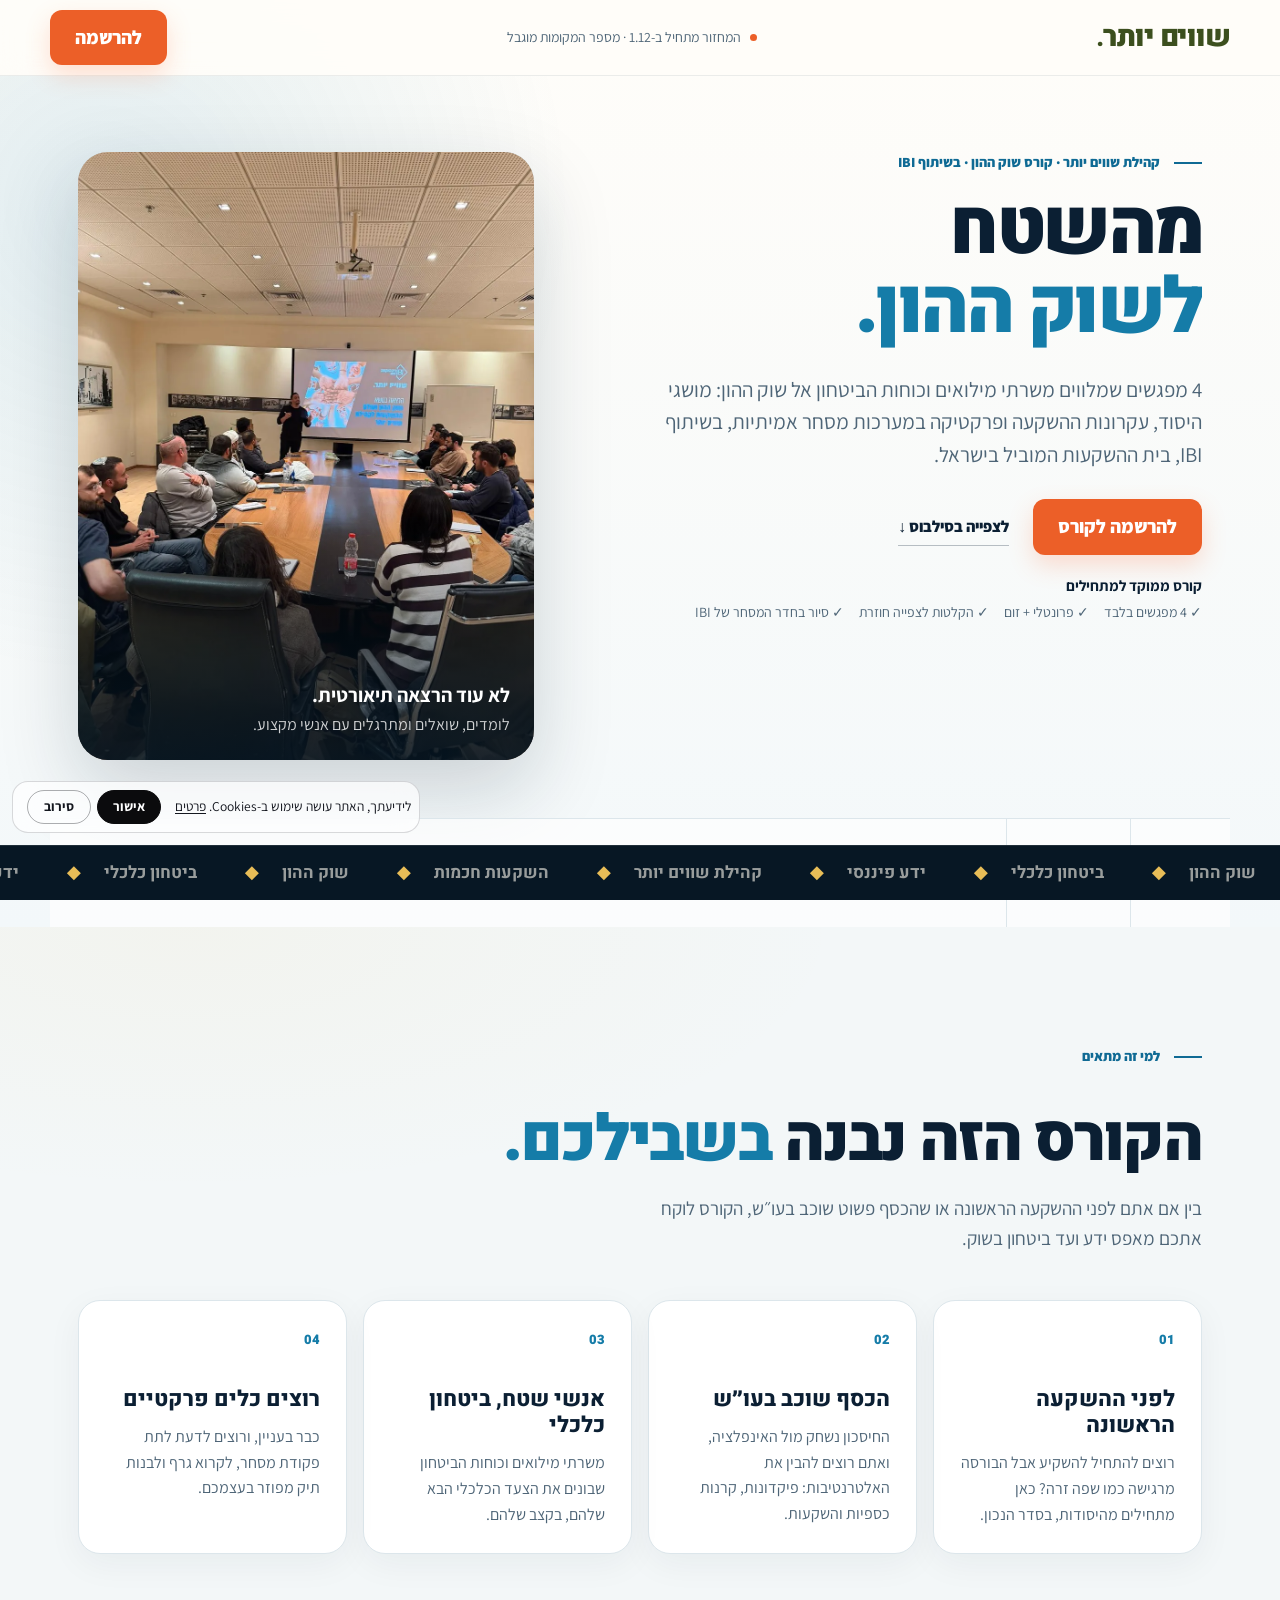
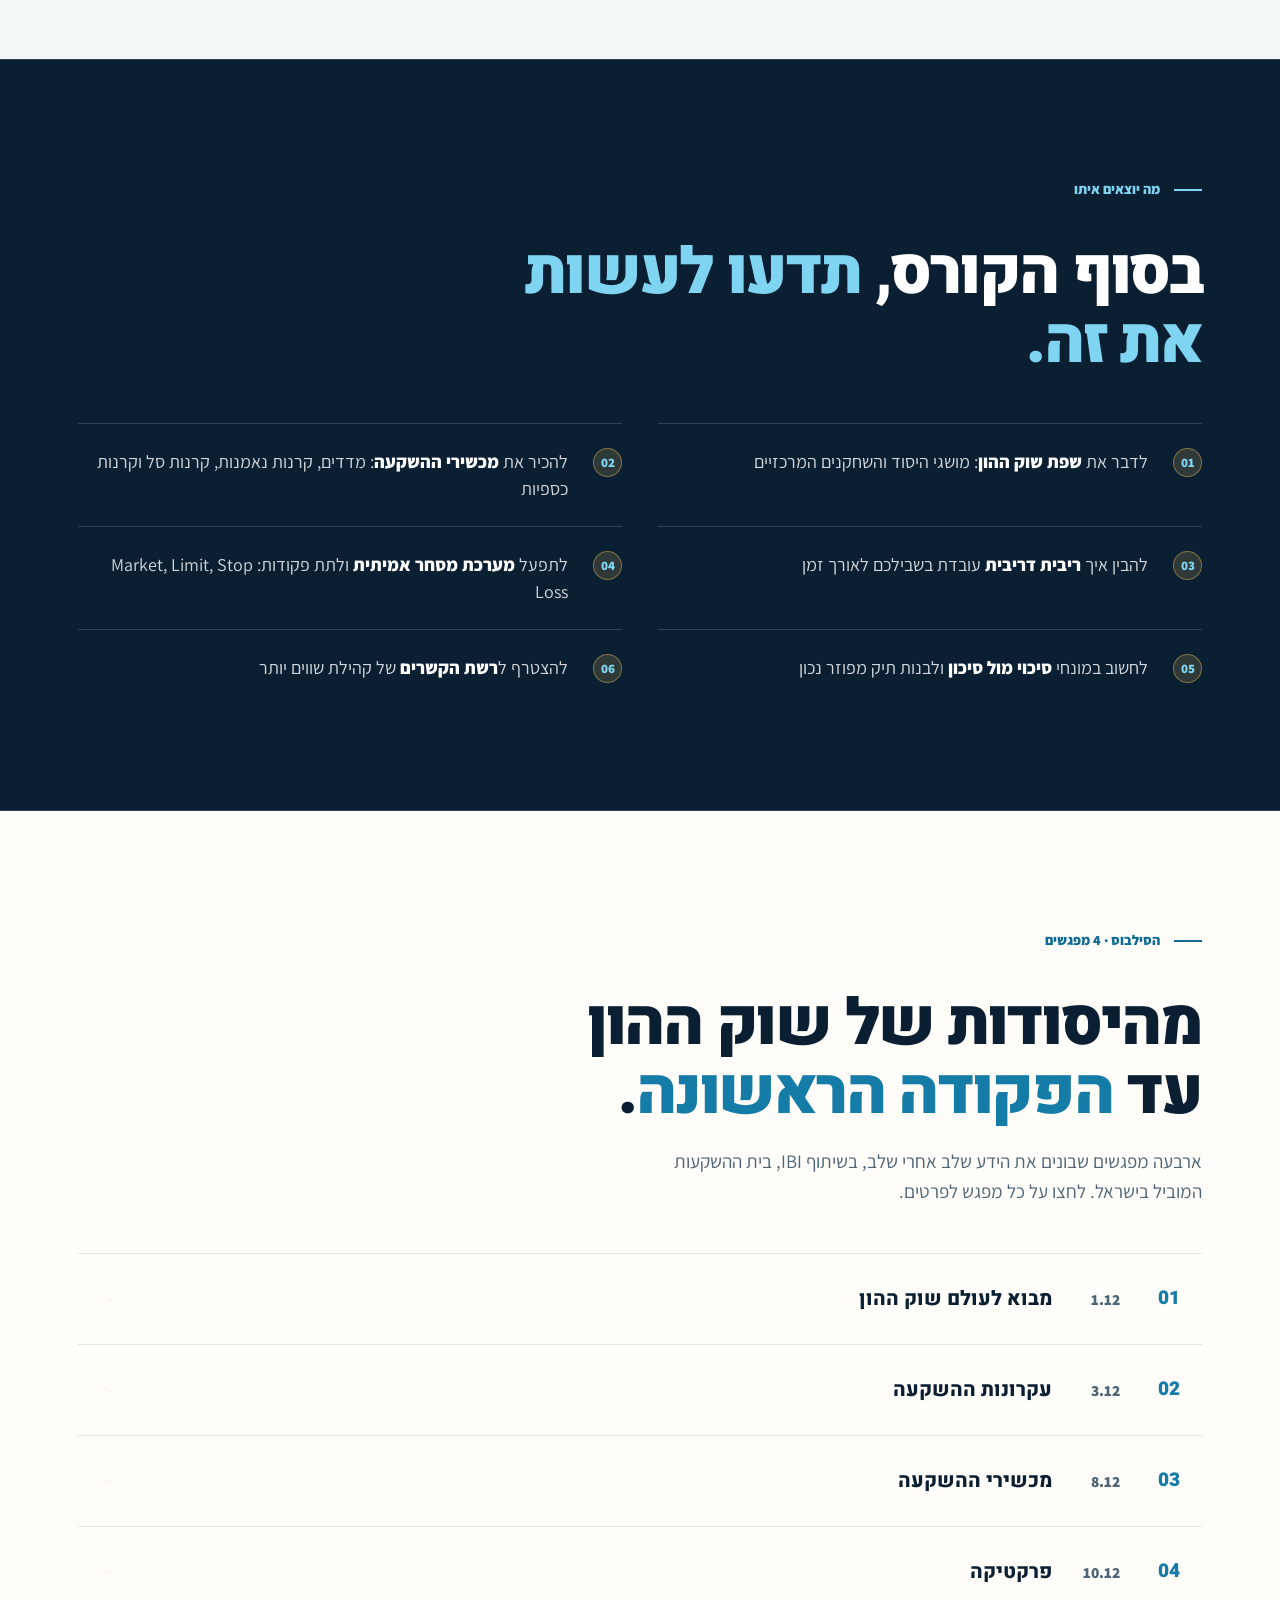
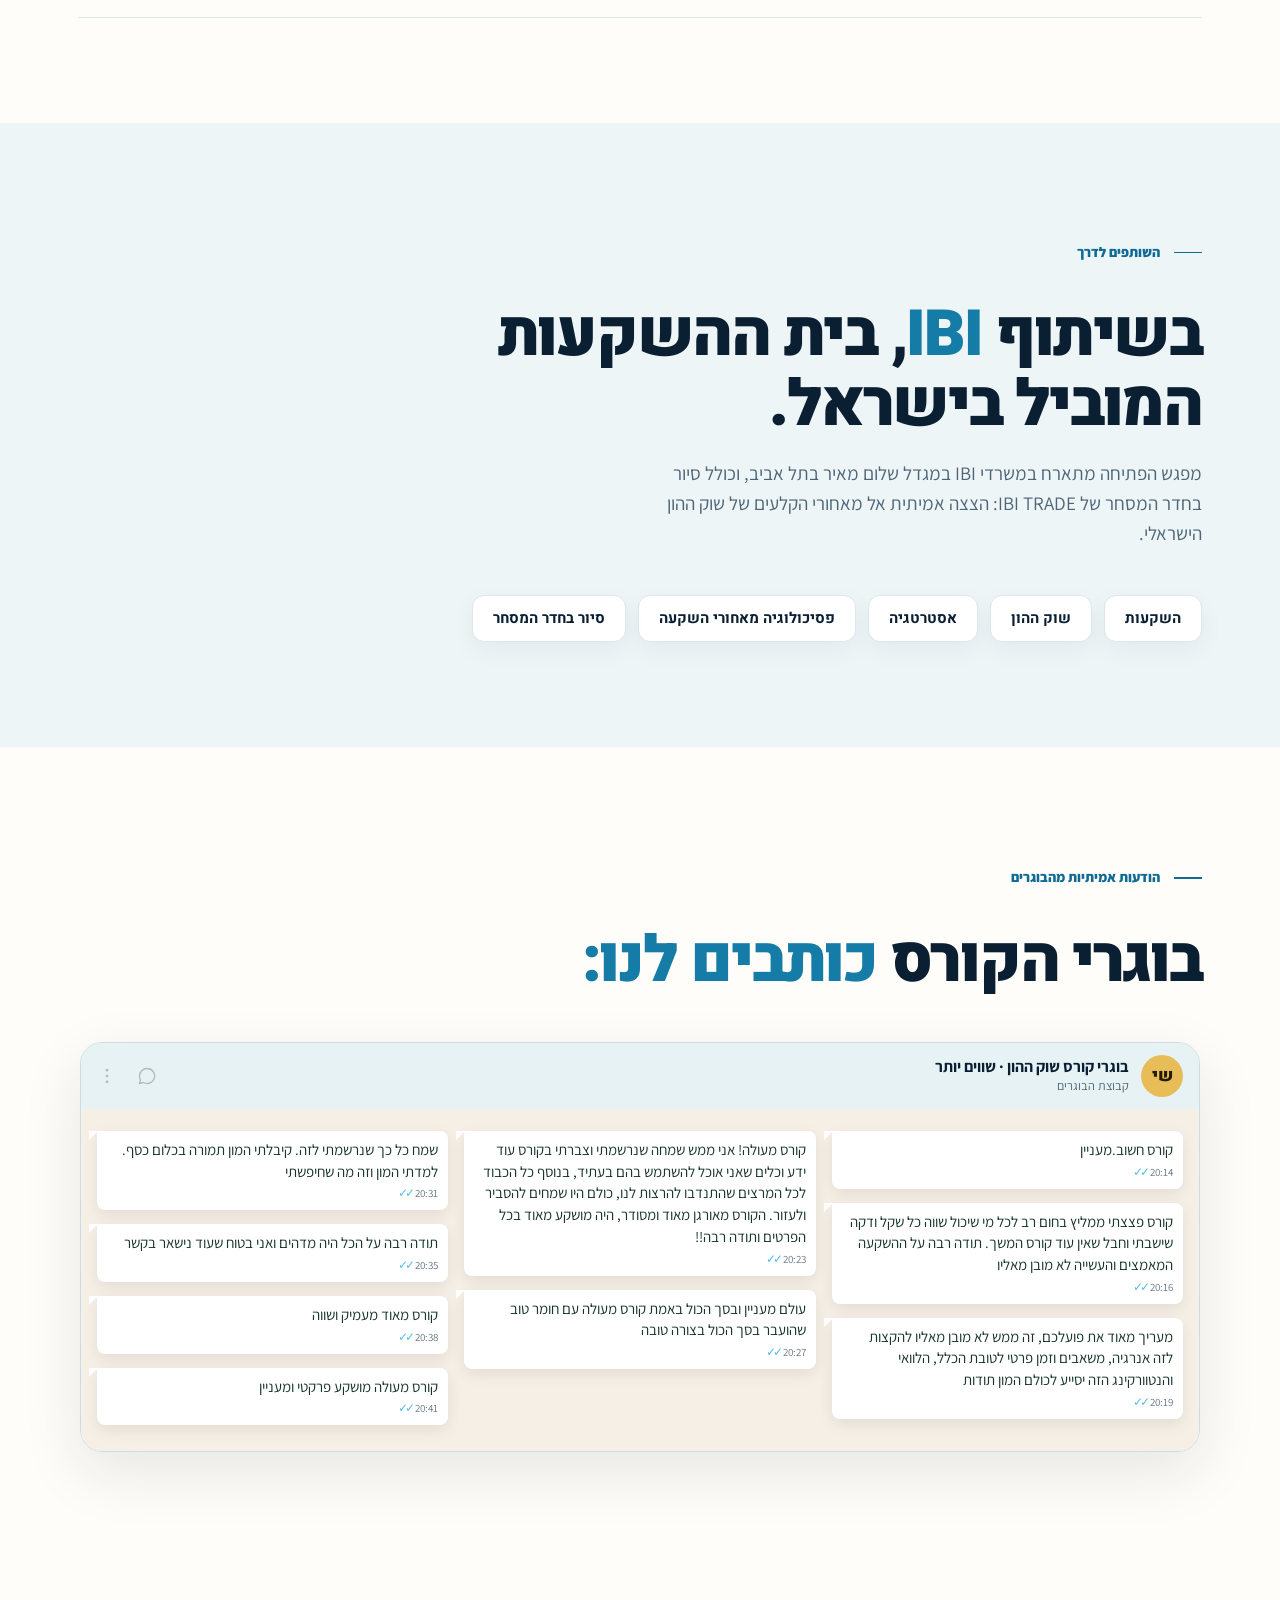
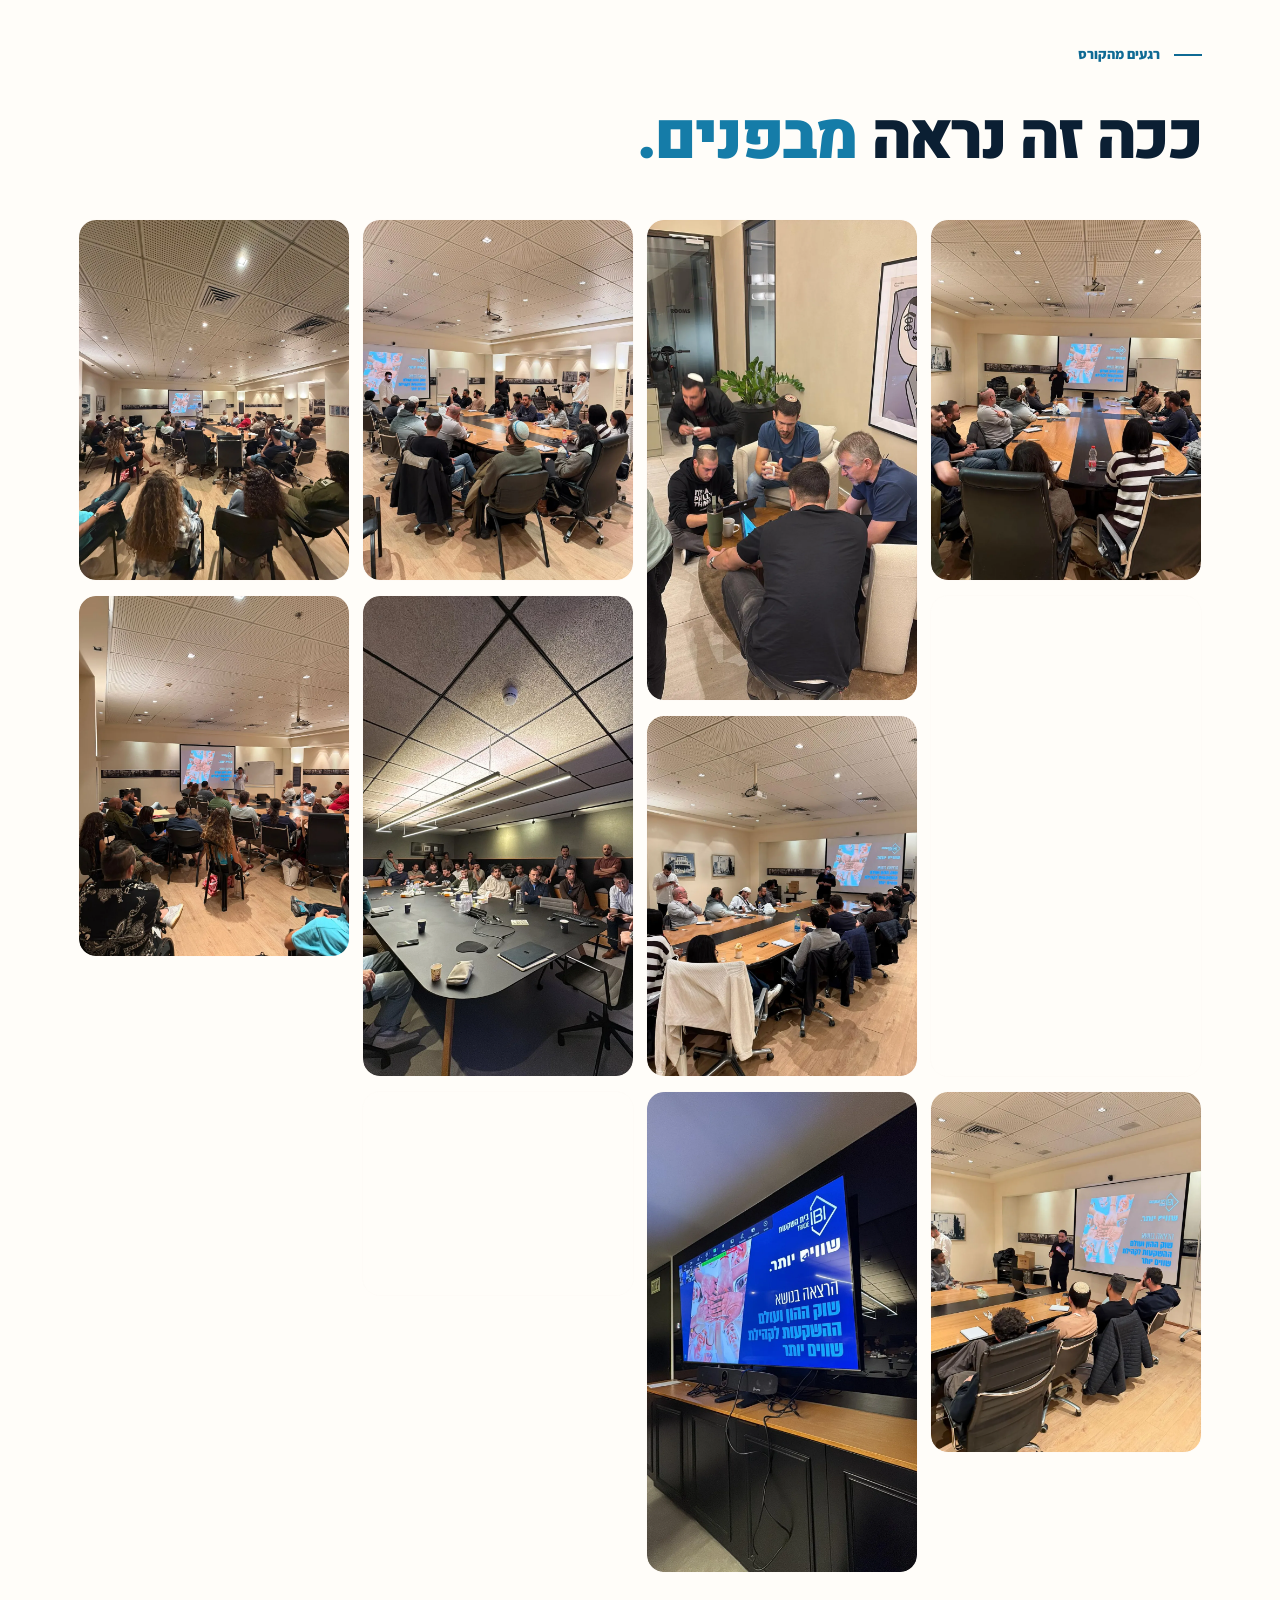
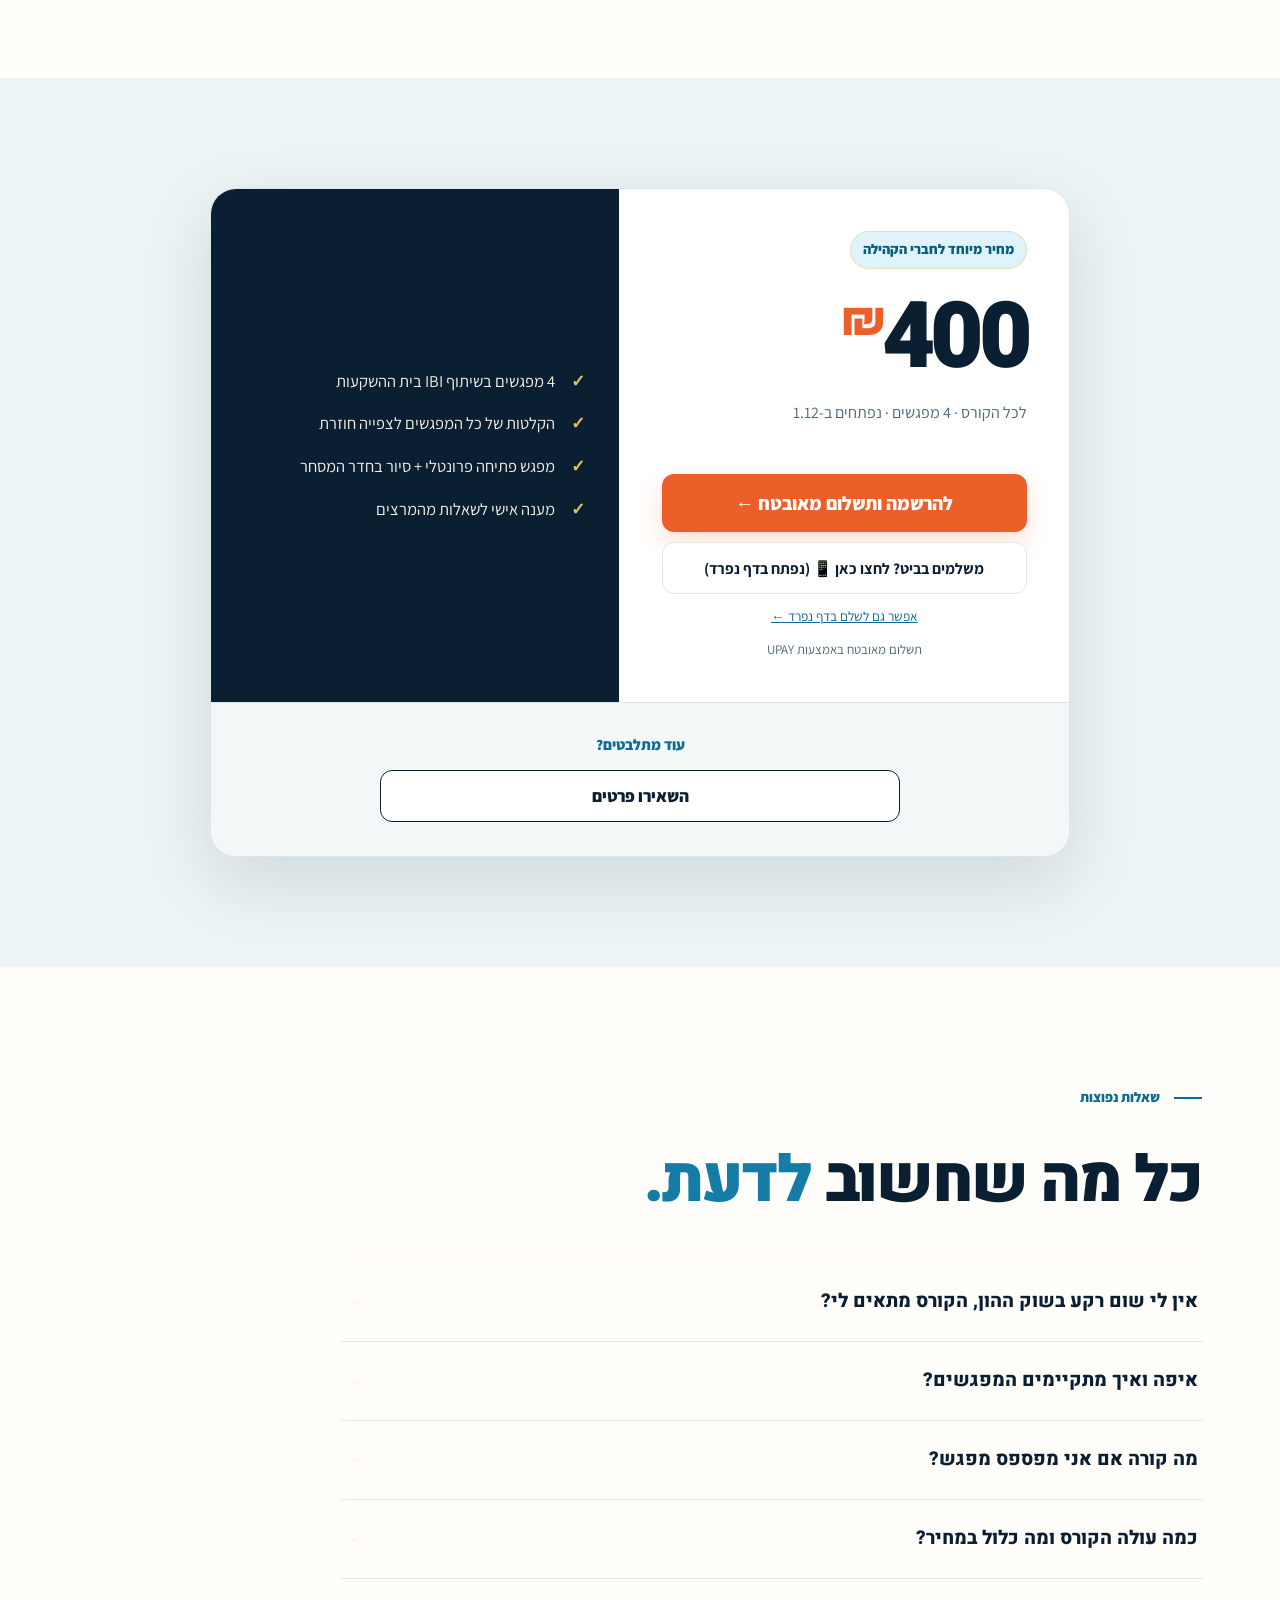
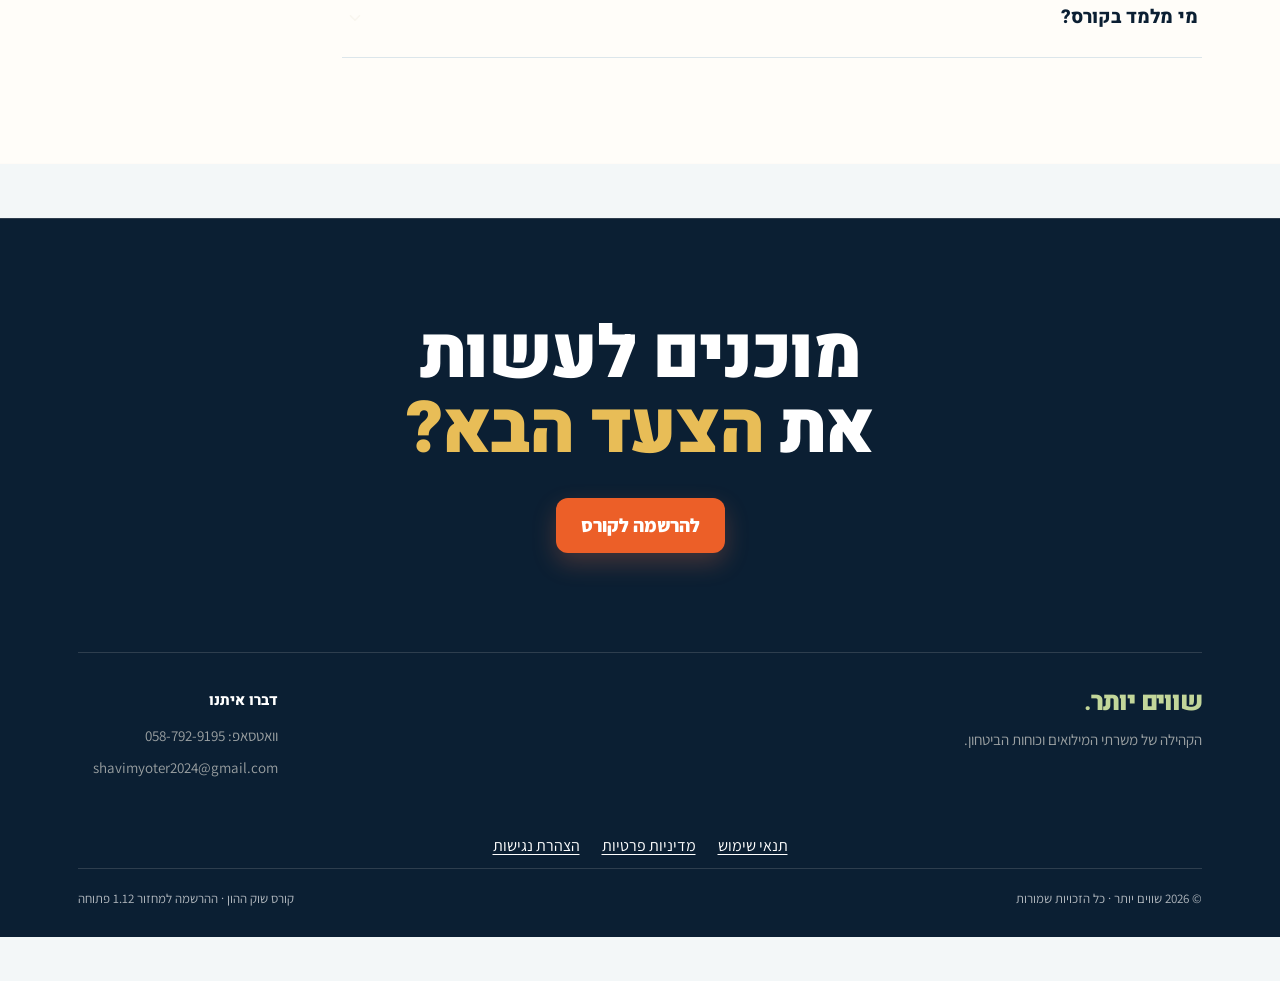
==== commit 5157f52f: "טופס תחזרו אליי נפתח רק בלחיצה על כפתור" ====
--- a/index.html
+++ b/index.html
@@ -632,7 +632,7 @@
     .legal-nav { display: flex; flex-wrap: wrap; justify-content: center; gap: 0 22px; }
     .legal-nav a { display: inline-flex; align-items: center; min-height: 44px; color: inherit; text-decoration: underline; text-underline-offset: 3px; }
   </style>
-  <link rel="stylesheet" href="redesign.css?v=20261103a" />
+  <link rel="stylesheet" href="redesign.css?v=20261109a" />
 </head>
 <body>
   <a class="skip" href="#main">דילוג לתוכן</a>
@@ -956,10 +956,12 @@
           </ul>
           <!-- "תחזרו אליי" (03.11.26, כמו בנדל"ן): נשלח ל-Worker shavim-links, שפותח התעניינות לאוריאל בפיירברי -->
           <div class="cb">
-            <form class="cb__form" id="cbForm" novalidate>
-              <p class="cb__or">עוד מתלבטים?</p>
+            <p class="cb__or">עוד מתלבטים?</p>
+            <!-- 09.11.26 לבקשת טום: הטופס סגור עד לחיצה על הכפתור -->
+            <button type="button" class="cb__btn cb__open" id="cbOpen" aria-expanded="false" aria-controls="cbForm">השאירו פרטים</button>
+            <form class="cb__form" id="cbForm" novalidate hidden>
               <p class="cb__title">נשמח לענות על כל שאלה</p>
-              <p class="cb__sub">השאירו פרטים ונחזור אליכם עוד היום</p>
+              <p class="cb__sub">נחזור אליכם עוד היום</p>
               <div class="cb__row">
                 <label class="cb__field">שם
                   <input type="text" name="name" autocomplete="name" required maxlength="80">
@@ -1357,6 +1359,12 @@
       // "תחזרו אליי": שליחה ל-Worker (text/plain = בלי בקשת preflight), שם ההתעניינות נפתחת לאוריאל
       var cbForm = document.getElementById("cbForm");
       if (cbForm) {
+        var cbOpen = document.getElementById("cbOpen");
+        if (cbOpen) cbOpen.addEventListener("click", function () {
+          cbOpen.hidden = true; cbOpen.setAttribute("aria-expanded", "true");
+          cbForm.hidden = false;
+          cbForm.elements["name"].focus();
+        });
         var cbStarted = false;
         cbForm.addEventListener("focusin", function () {
           if (cbStarted) return; cbStarted = true;
--- a/redesign.css
+++ b/redesign.css
@@ -258,6 +258,9 @@
 .cb__msg { margin:0; text-align:center; color:var(--ink); font-size:16px; font-weight:800; }
 .cb__msg:empty { display:none; }
 .cb__msg.err { color:#a12a1f; }
+.cb__form[hidden], .cb__open[hidden] { display:none; }
+.cb__open { display:block; width:100%; max-width:520px; margin:14px auto 0; }
+.cb__form { margin-top:14px; }
 .cb--done .cb__row, .cb--done .cb__btn, .cb--done .cb__note, .cb--done .cb__sub { display:none; }
 @media (max-width:820px) { .cb { padding:26px 24px 30px; } }
 @media (max-width:520px) { .cb__row { grid-template-columns:1fr; } }
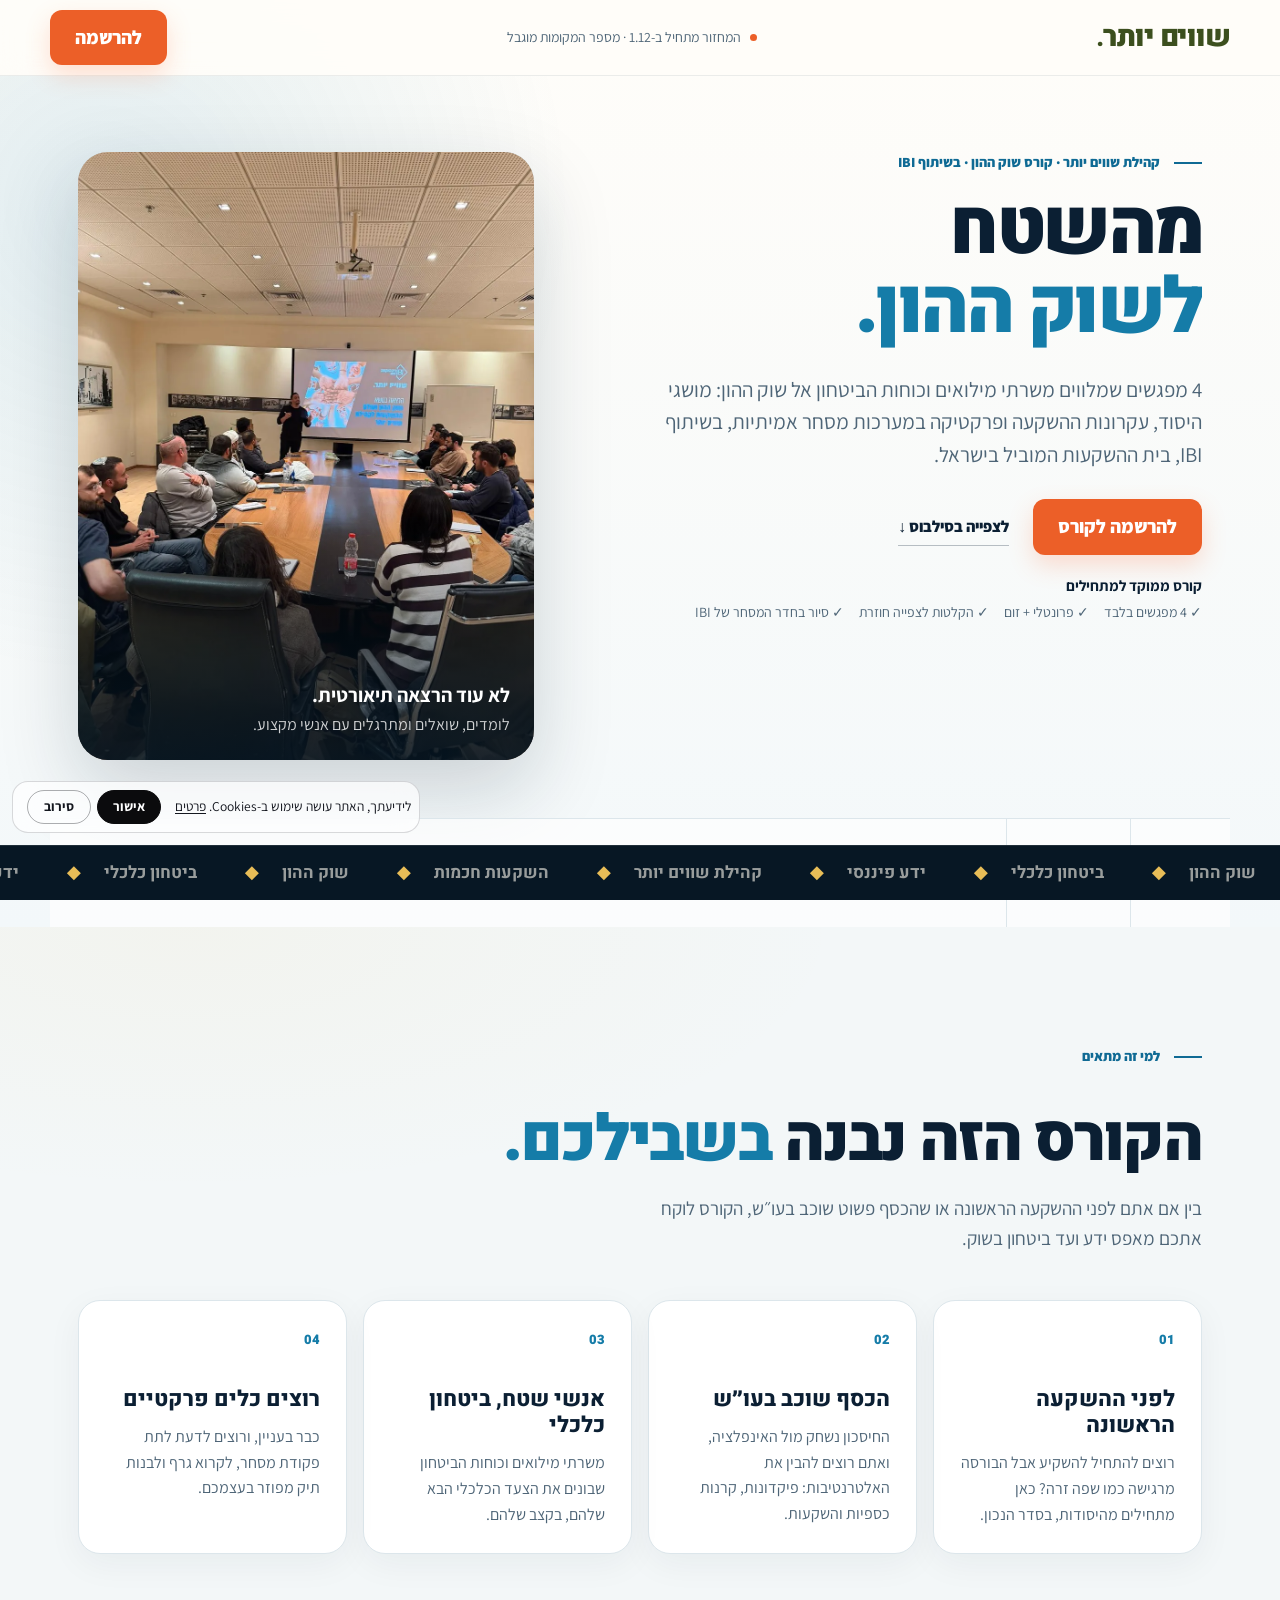
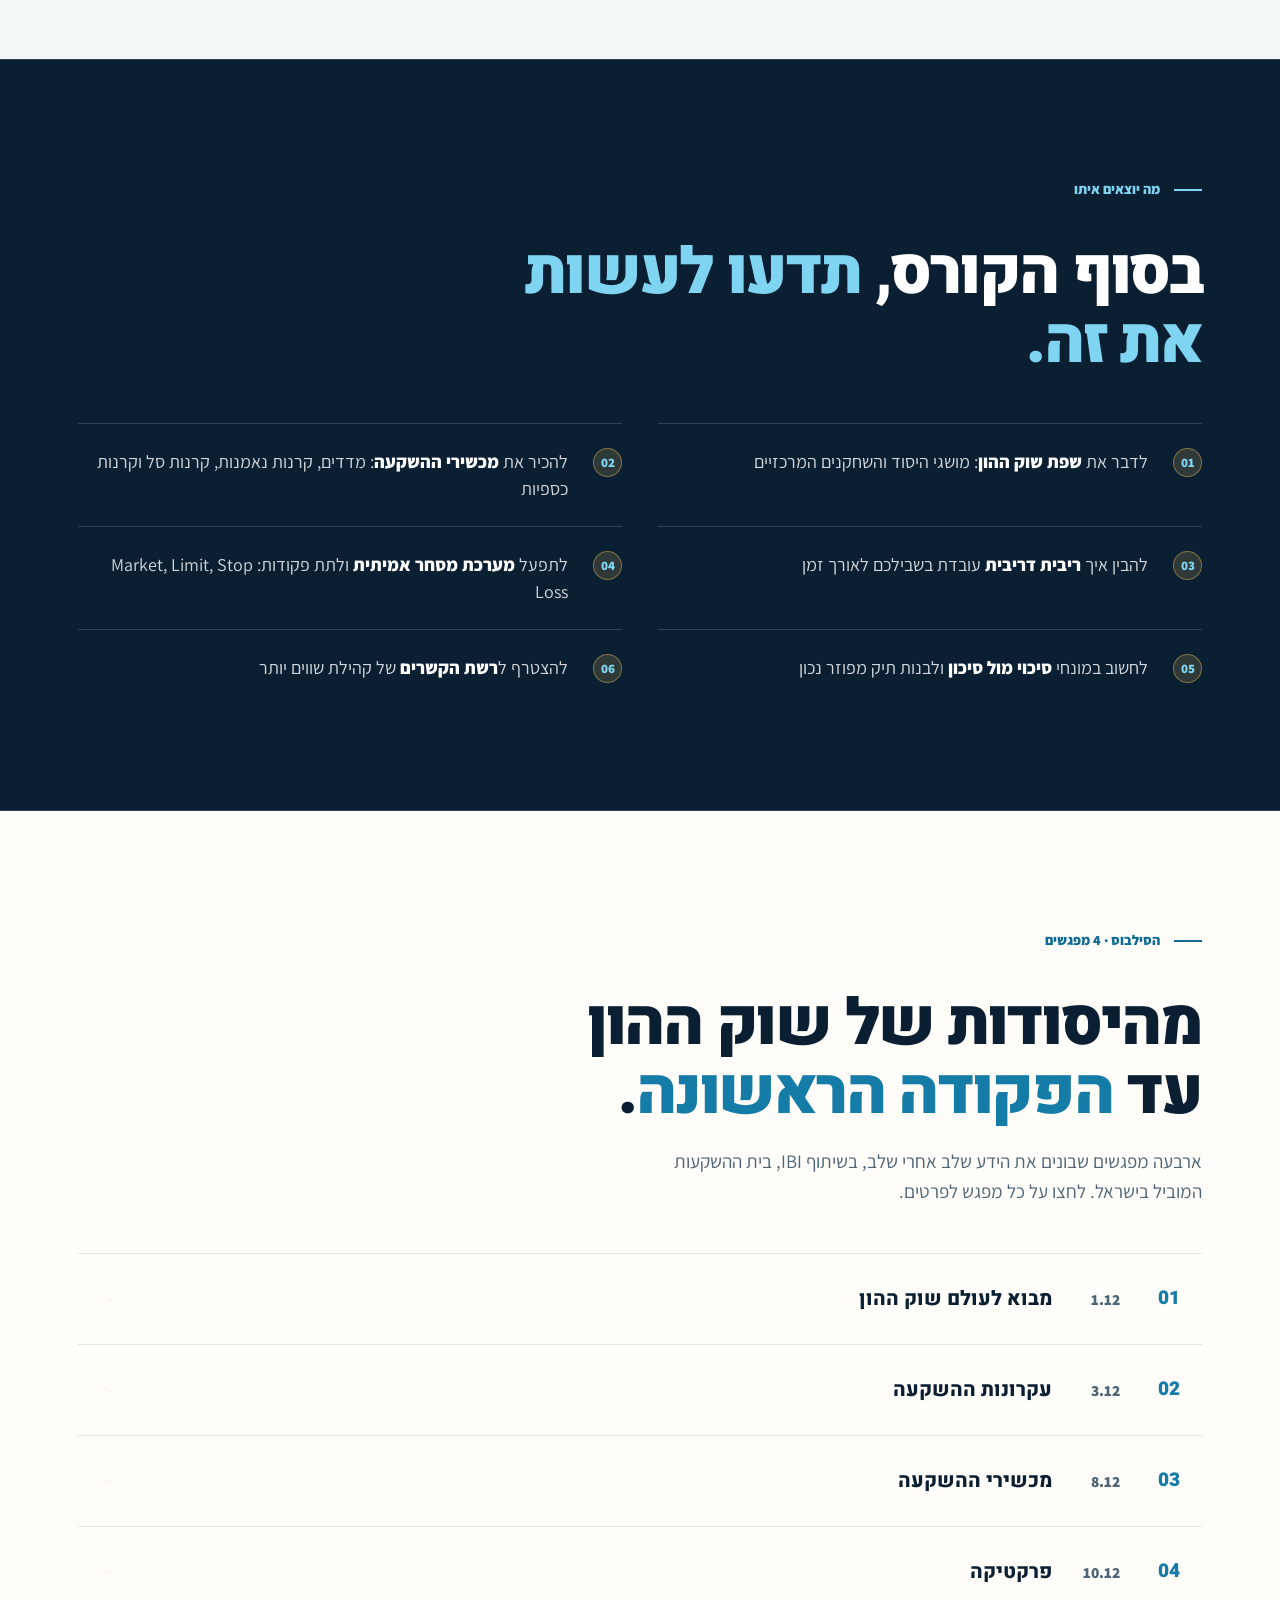
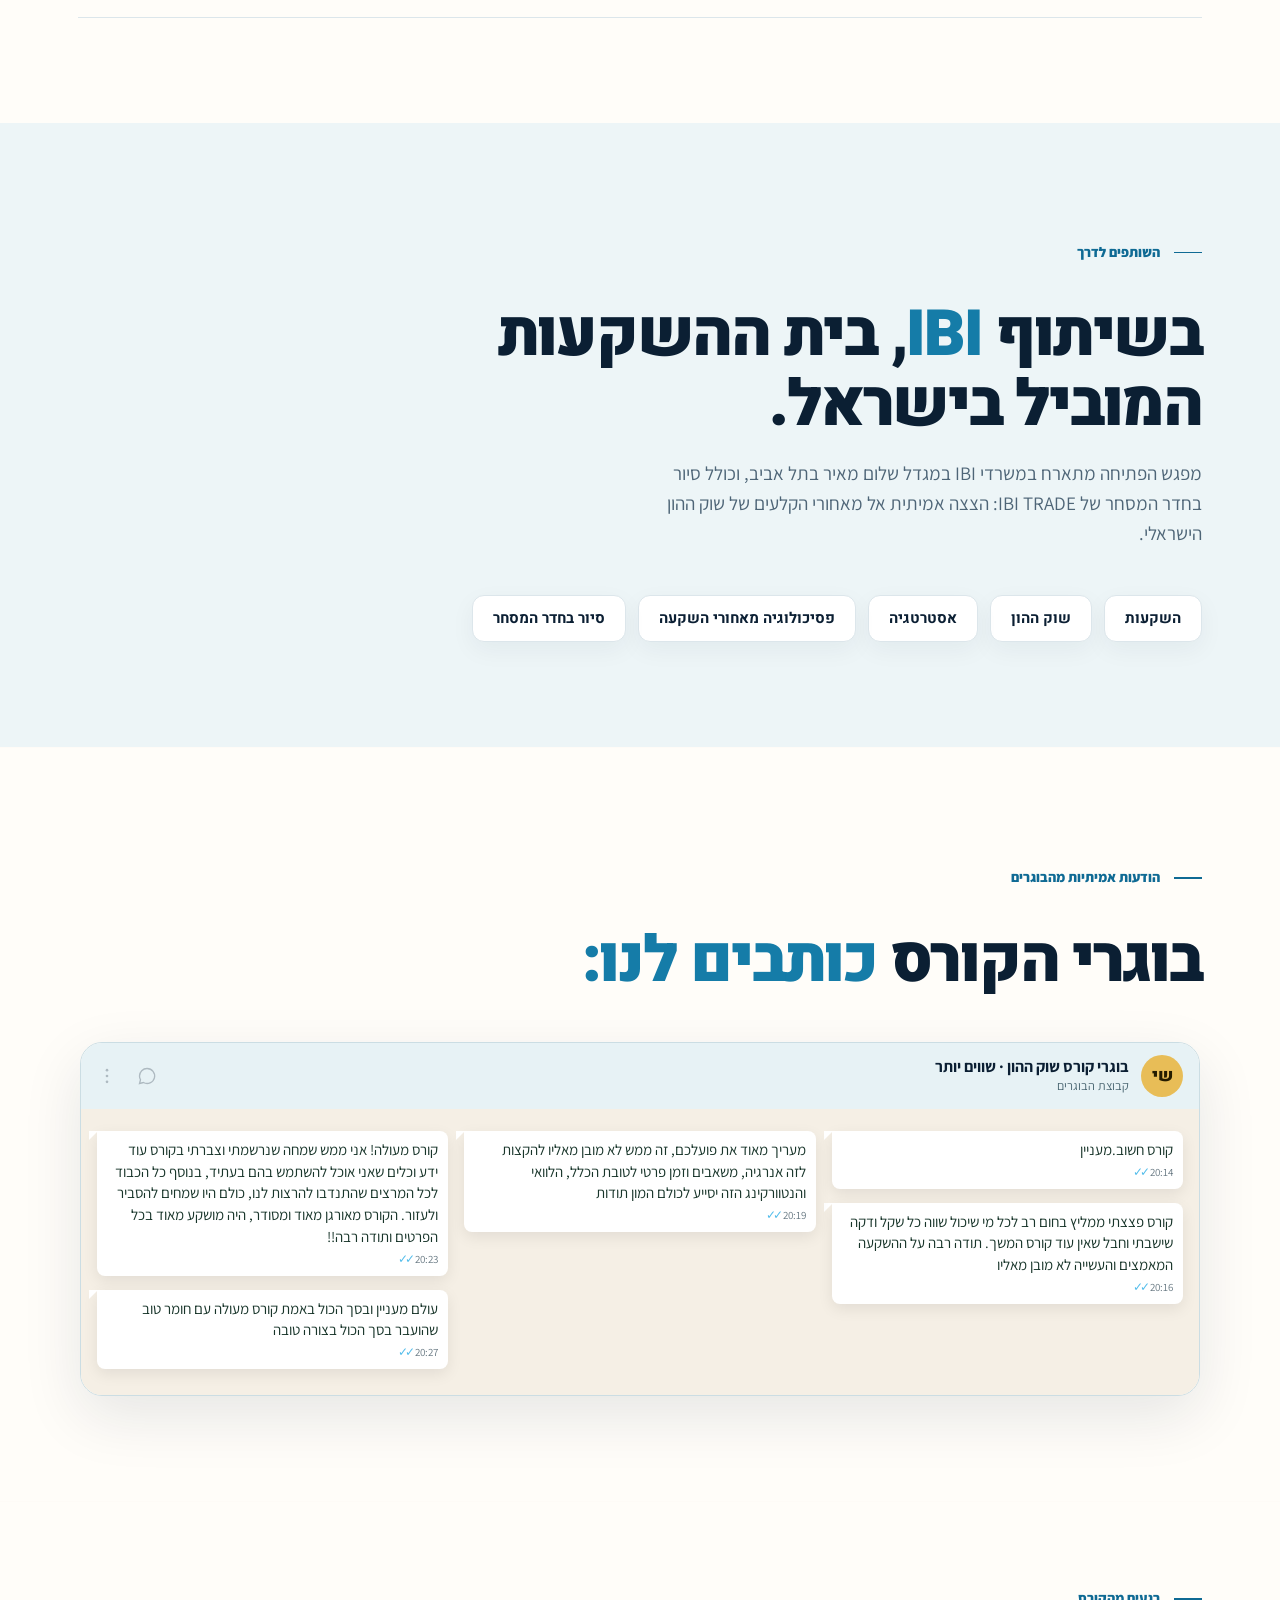
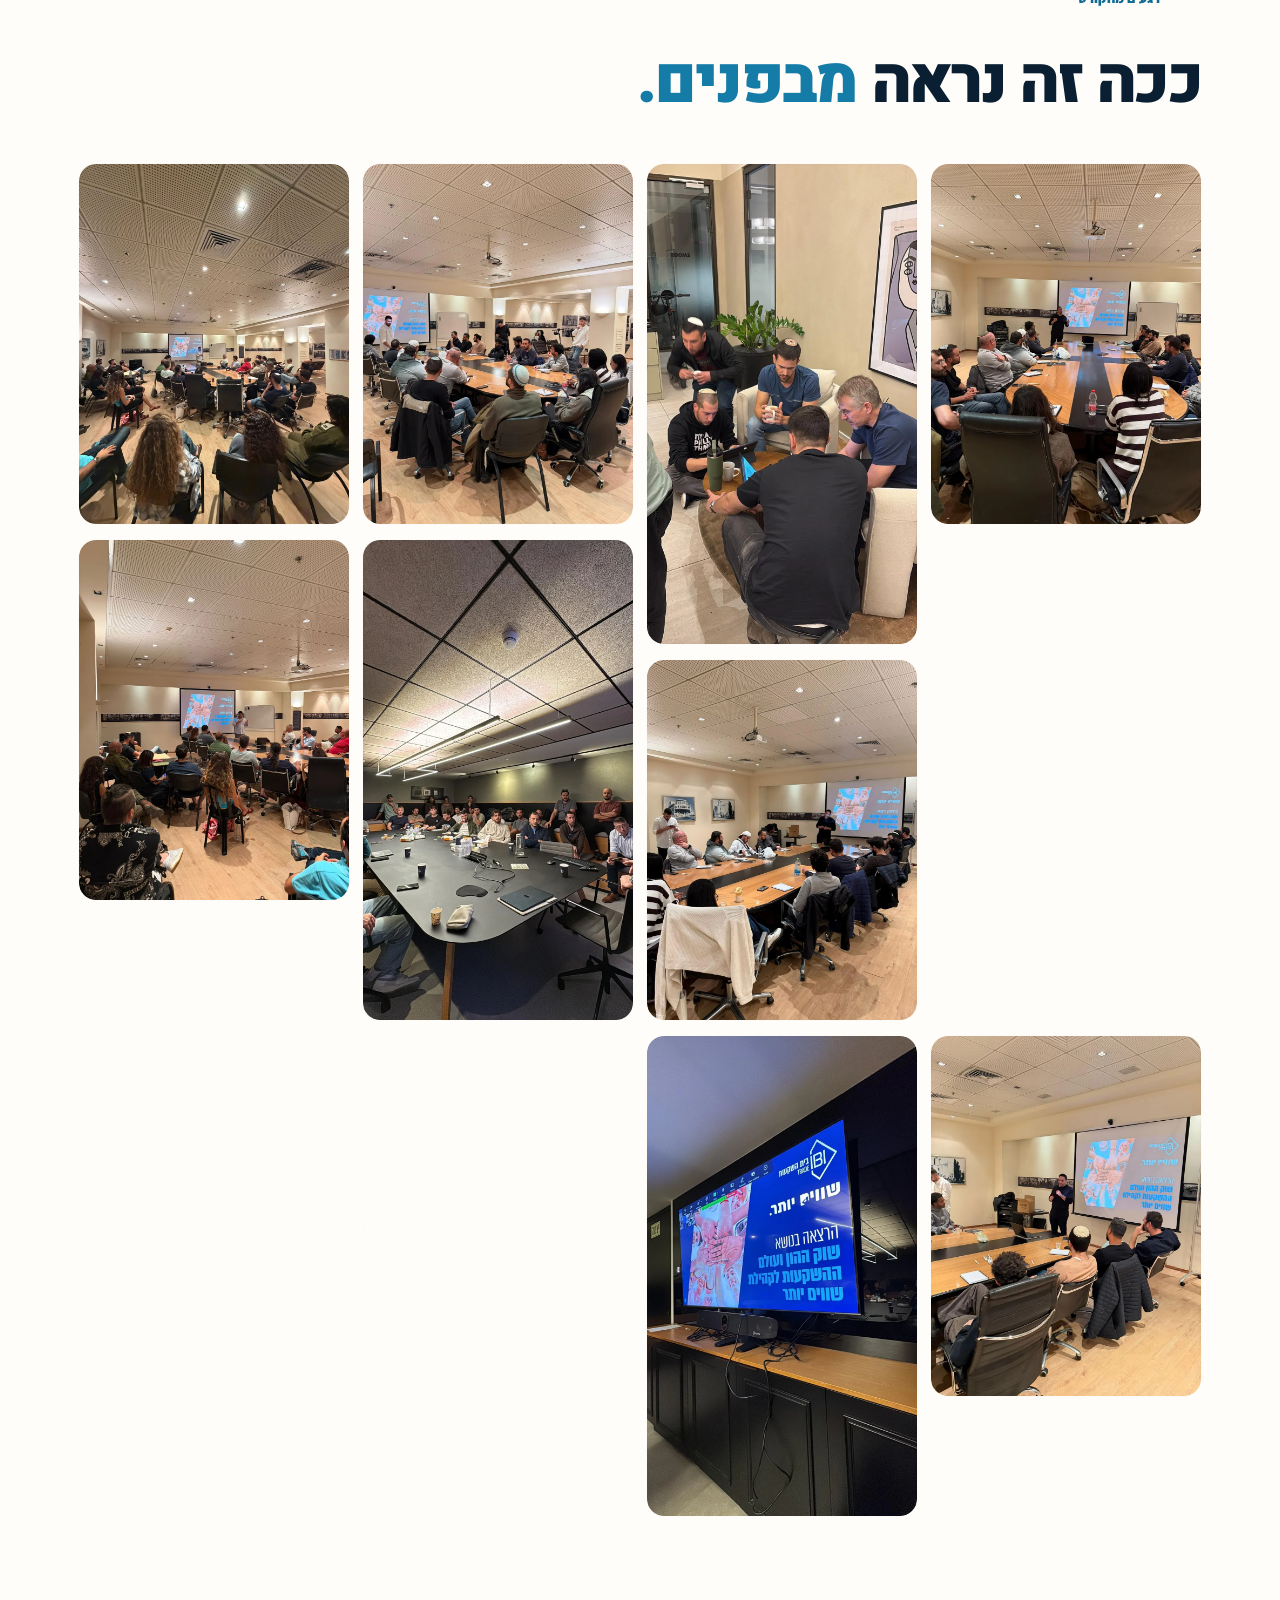
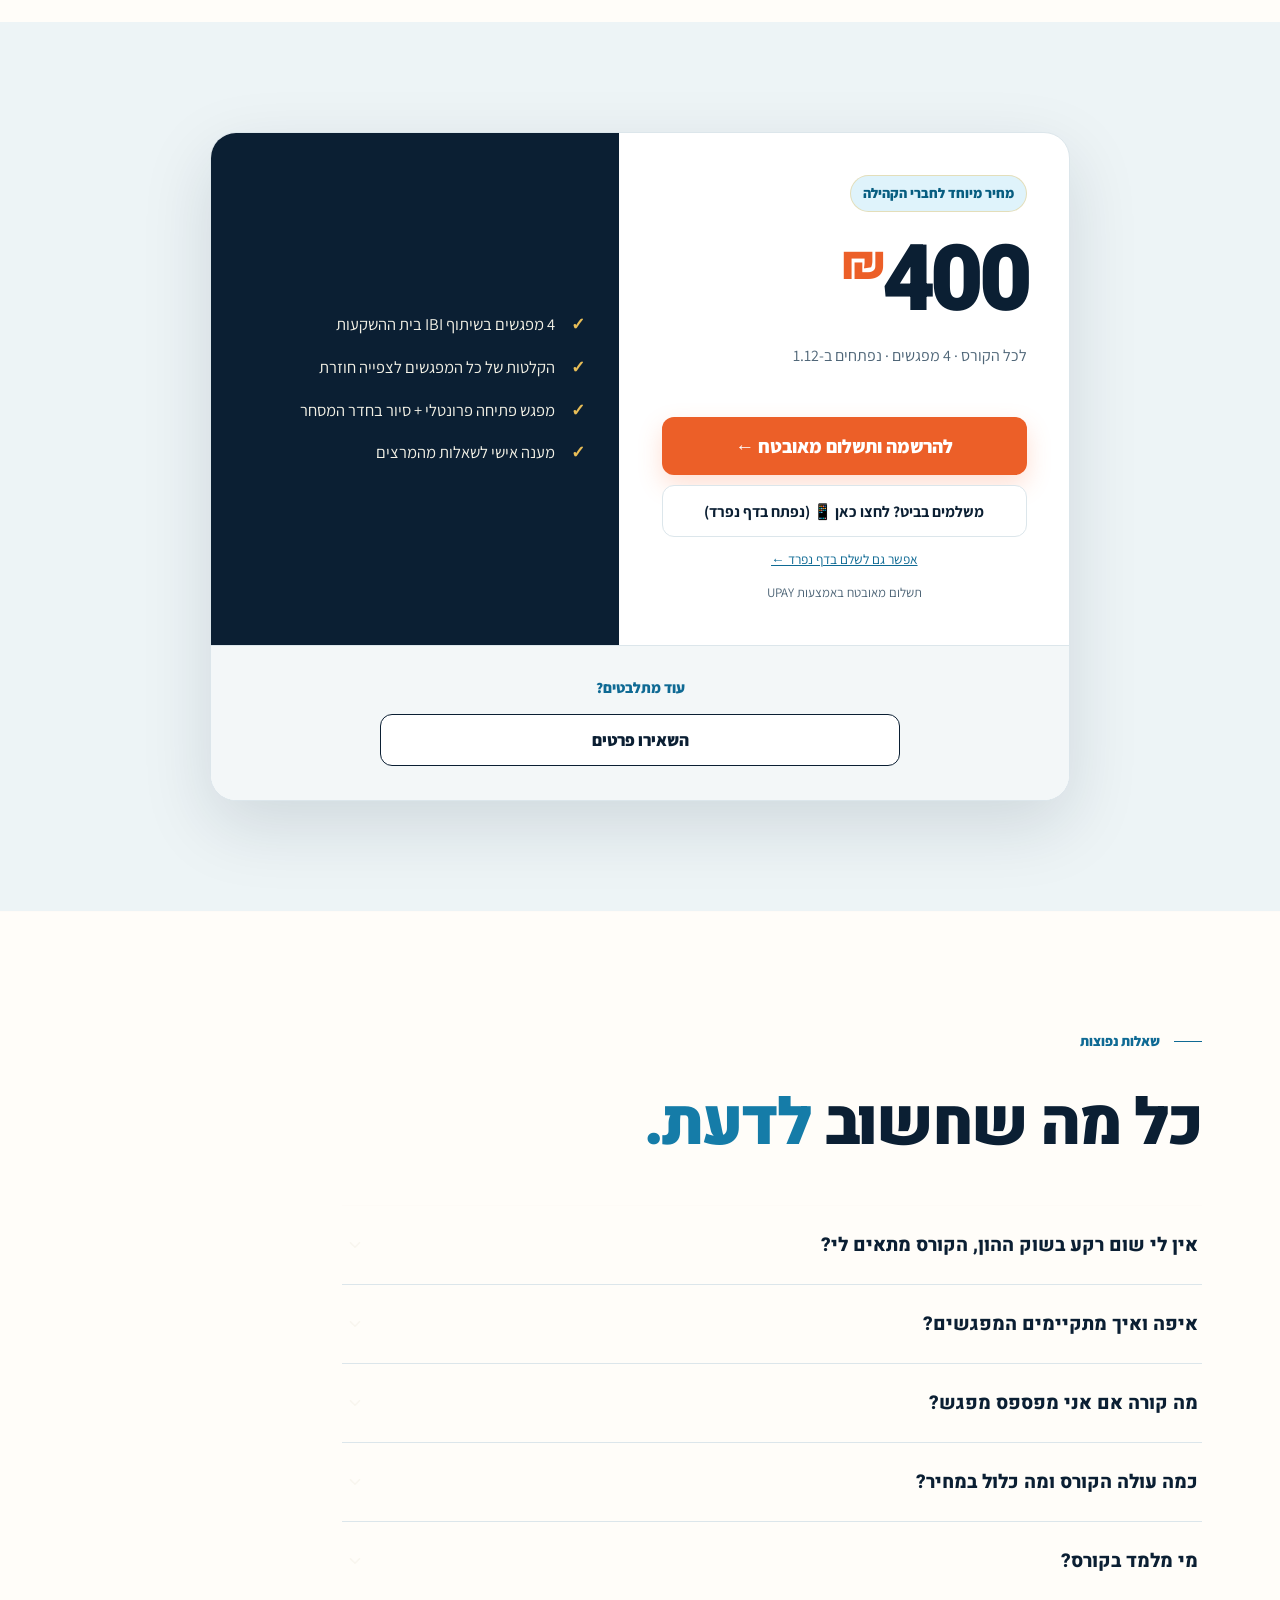
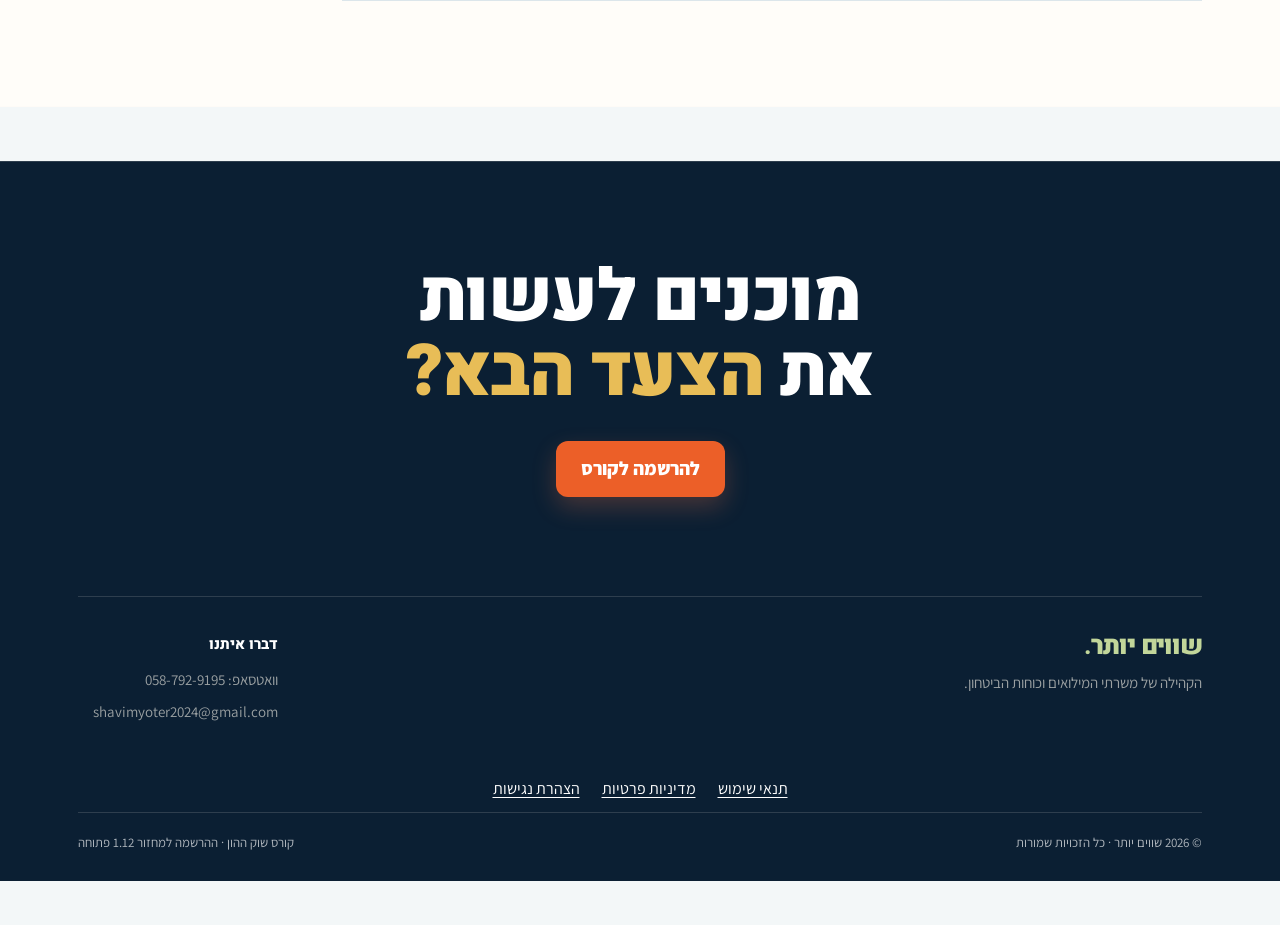
==== commit e784b257: "הוסרו פס ההטבה, השעון, מחיר מלא ו-4 המלצות שהועתקו מדף הנדלן" ====
--- a/index.html
+++ b/index.html
@@ -676,7 +676,6 @@
           <a class="btn btn-line" href="#syllabus">לצפייה בסילבוס&nbsp;↓</a>
         </div>
 
-        <span class="hero__promo">🔥 הטבה: ₪300 במקום ₪400 · עד 8.11</span>
 
         <aside class="hero__proof" aria-label="עיקרי הקורס">
           <strong>קורס ממוקד למתחילים</strong>
@@ -864,10 +863,6 @@
             <div class="bubble"><p>מעריך מאוד את פועלכם, זה ממש לא מובן מאליו להקצות לזה אנרגיה, משאבים וזמן פרטי לטובת הכלל, הלוואי והנטוורקינג הזה יסייע לכולם המון תודות</p><span class="bubble__meta">20:19<span class="tick">✓✓</span></span></div>
             <div class="bubble"><p>קורס מעולה! אני ממש שמחה שנרשמתי וצברתי בקורס עוד ידע וכלים שאני אוכל להשתמש בהם בעתיד, בנוסף כל הכבוד לכל המרצים שהתנדבו להרצות לנו, כולם היו שמחים להסביר ולעזור. הקורס מאורגן מאוד ומסודר, היה מושקע מאוד בכל הפרטים ותודה רבה!!</p><span class="bubble__meta">20:23<span class="tick">✓✓</span></span></div>
             <div class="bubble"><p>עולם מעניין ובסך הכול באמת קורס מעולה עם חומר טוב שהועבר בסך הכול בצורה טובה</p><span class="bubble__meta">20:27<span class="tick">✓✓</span></span></div>
-            <div class="bubble"><p>שמח כל כך שנרשמתי לזה. קיבלתי המון תמורה בכלום כסף. למדתי המון וזה מה שחיפשתי</p><span class="bubble__meta">20:31<span class="tick">✓✓</span></span></div>
-            <div class="bubble"><p>תודה רבה על הכל היה מדהים ואני בטוח שעוד נישאר בקשר</p><span class="bubble__meta">20:35<span class="tick">✓✓</span></span></div>
-            <div class="bubble"><p>קורס מאוד מעמיק ושווה</p><span class="bubble__meta">20:38<span class="tick">✓✓</span></span></div>
-            <div class="bubble"><p>קורס מעולה מושקע פרקטי ומעניין</p><span class="bubble__meta">20:41<span class="tick">✓✓</span></span></div>
           </div>
         </div>
       </div>
@@ -907,23 +902,12 @@
           <p>אפשר לנסות שוב כאן למטה או לשלם בביט. אם משהו לא מסתדר, או שנראה לכם שחויבתם, כתבו לנו בוואטסאפ <a href="https://wa.me/972587929195" target="_blank" rel="noopener" dir="ltr">058-792-9195</a> ונסדר את זה.</p>
         </div>
 
-        <!-- פס הטבה: נחשף אוטומטית ע"י ה-JS רק בתוך חלון ההטבה (25.10 עד 8.11 23:59) -->
-        <div class="promo-strip">
-          <div class="promo-strip__title">🔥 הטבה: הקורס ב-<b>₪300</b> במקום ₪400</div>
-          <div class="promo-count" aria-hidden="true">
-            <div class="pc"><b id="pcDays">0</b><span>ימים</span></div>
-            <div class="pc"><b id="pcHours">00</b><span>שעות</span></div>
-            <div class="pc"><b id="pcMins">00</b><span>דקות</span></div>
-            <div class="pc"><b id="pcSecs">00</b><span>שניות</span></div>
-          </div>
-          <div class="promo-strip__sub">ההטבה מסתיימת ביום ראשון 8.11 בחצות, ואז המחיר חוזר ל-₪400</div>
-        </div>
+        <!-- 09.11.26: פס ההטבה, השעון ו"מחיר מלא" הוסרו מה-HTML אחרי סוף ההטבה (8.11). הטבה חדשה = להחזיר אותם -->
 
         <div class="price-card">
           <div class="price-card__main">
             <span class="price-card__badge" id="priceBadge">מחיר מיוחד לחברי הקהילה</span>
             <div class="price-card__amount"><span class="cur">₪</span><span id="priceNow">400</span></div>
-            <p class="price-card__was">מחיר מלא <s>₪400</s> · ההטבה בתוקף עד 8.11</p>
             <p class="price-card__meta">לכל הקורס · 4 מפגשים · נפתחים ב-1.12</p>
             <!-- טופס תשלום UPAY. מחיר חי ₪400 ממחזור אוקטובר (01.09.26); בדיקת ₪1 E2E עברה 10.07.26, עסקה 186051451.
                  בחלון ההטבה 25.10 עד 8.11 23:59 ה-JS (בלוק "הטבה") מוריד את amount ל-300 ומחזיר בסוף. -->
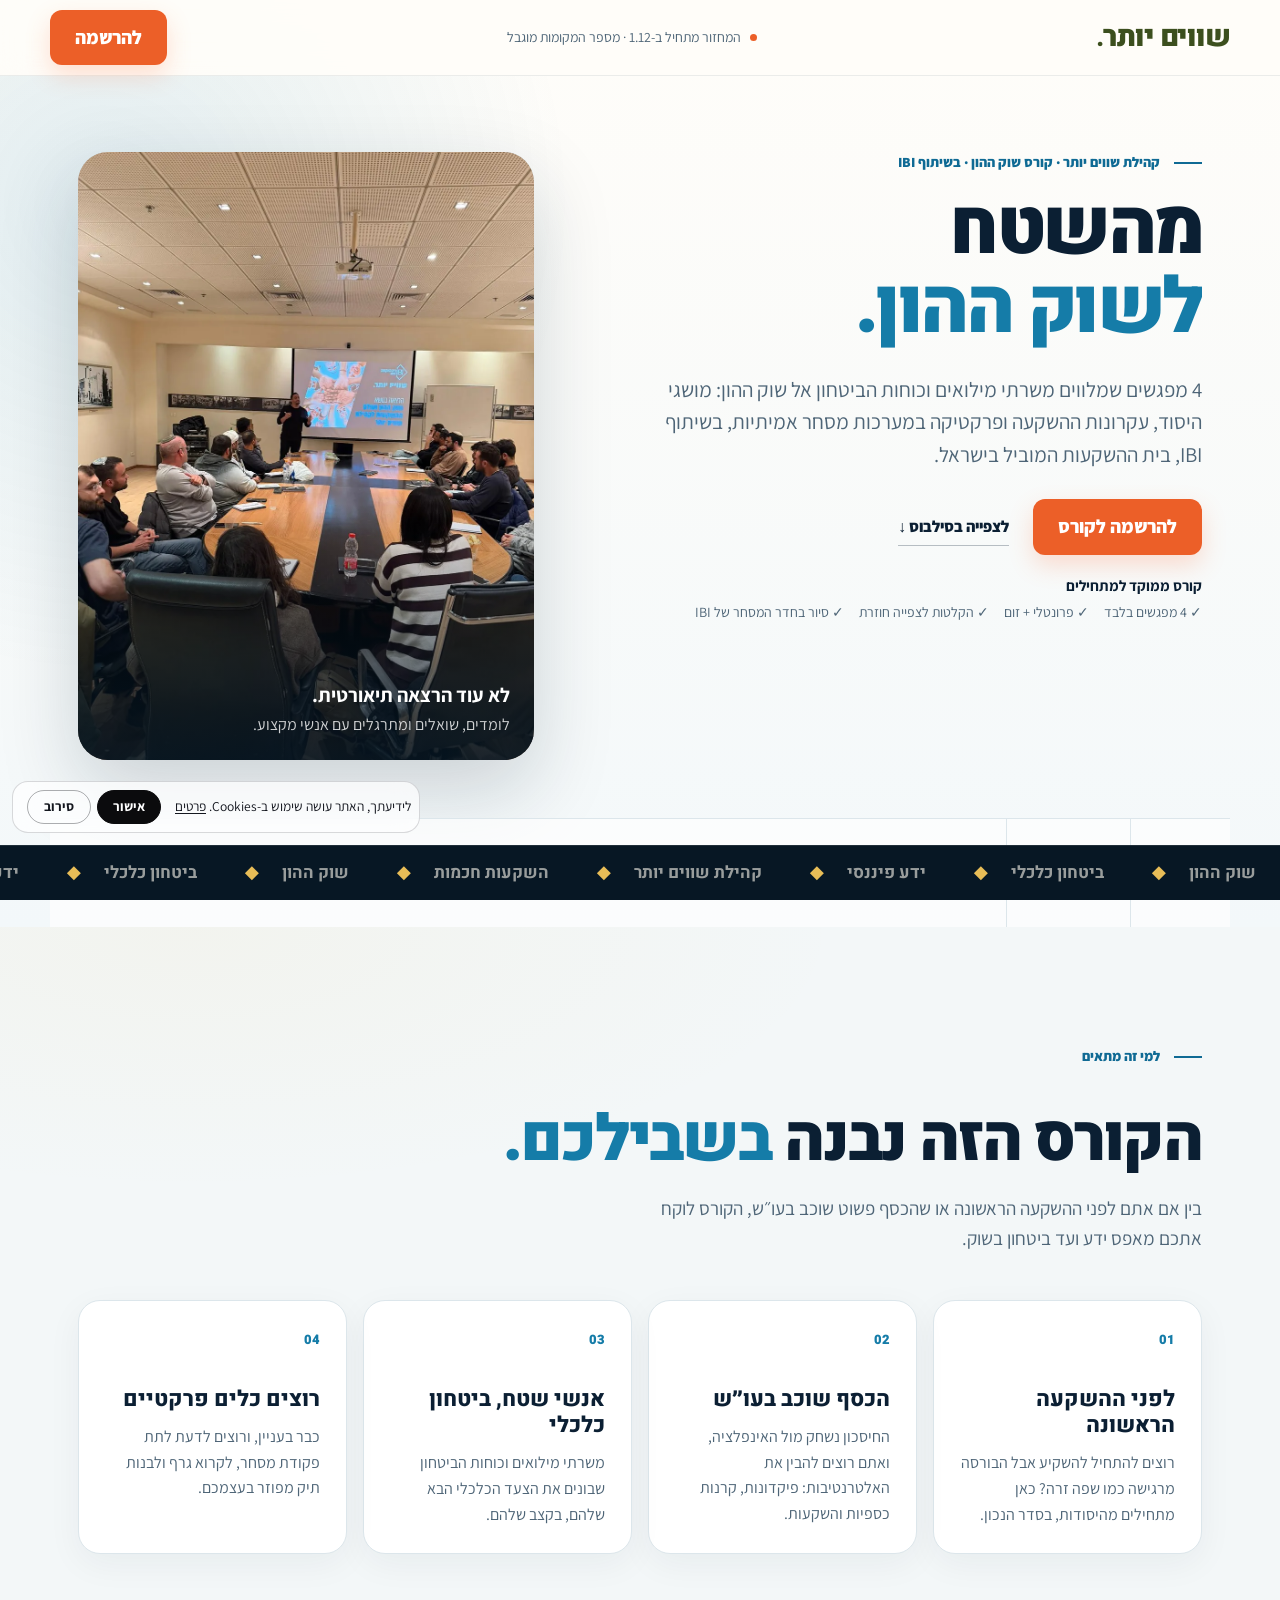
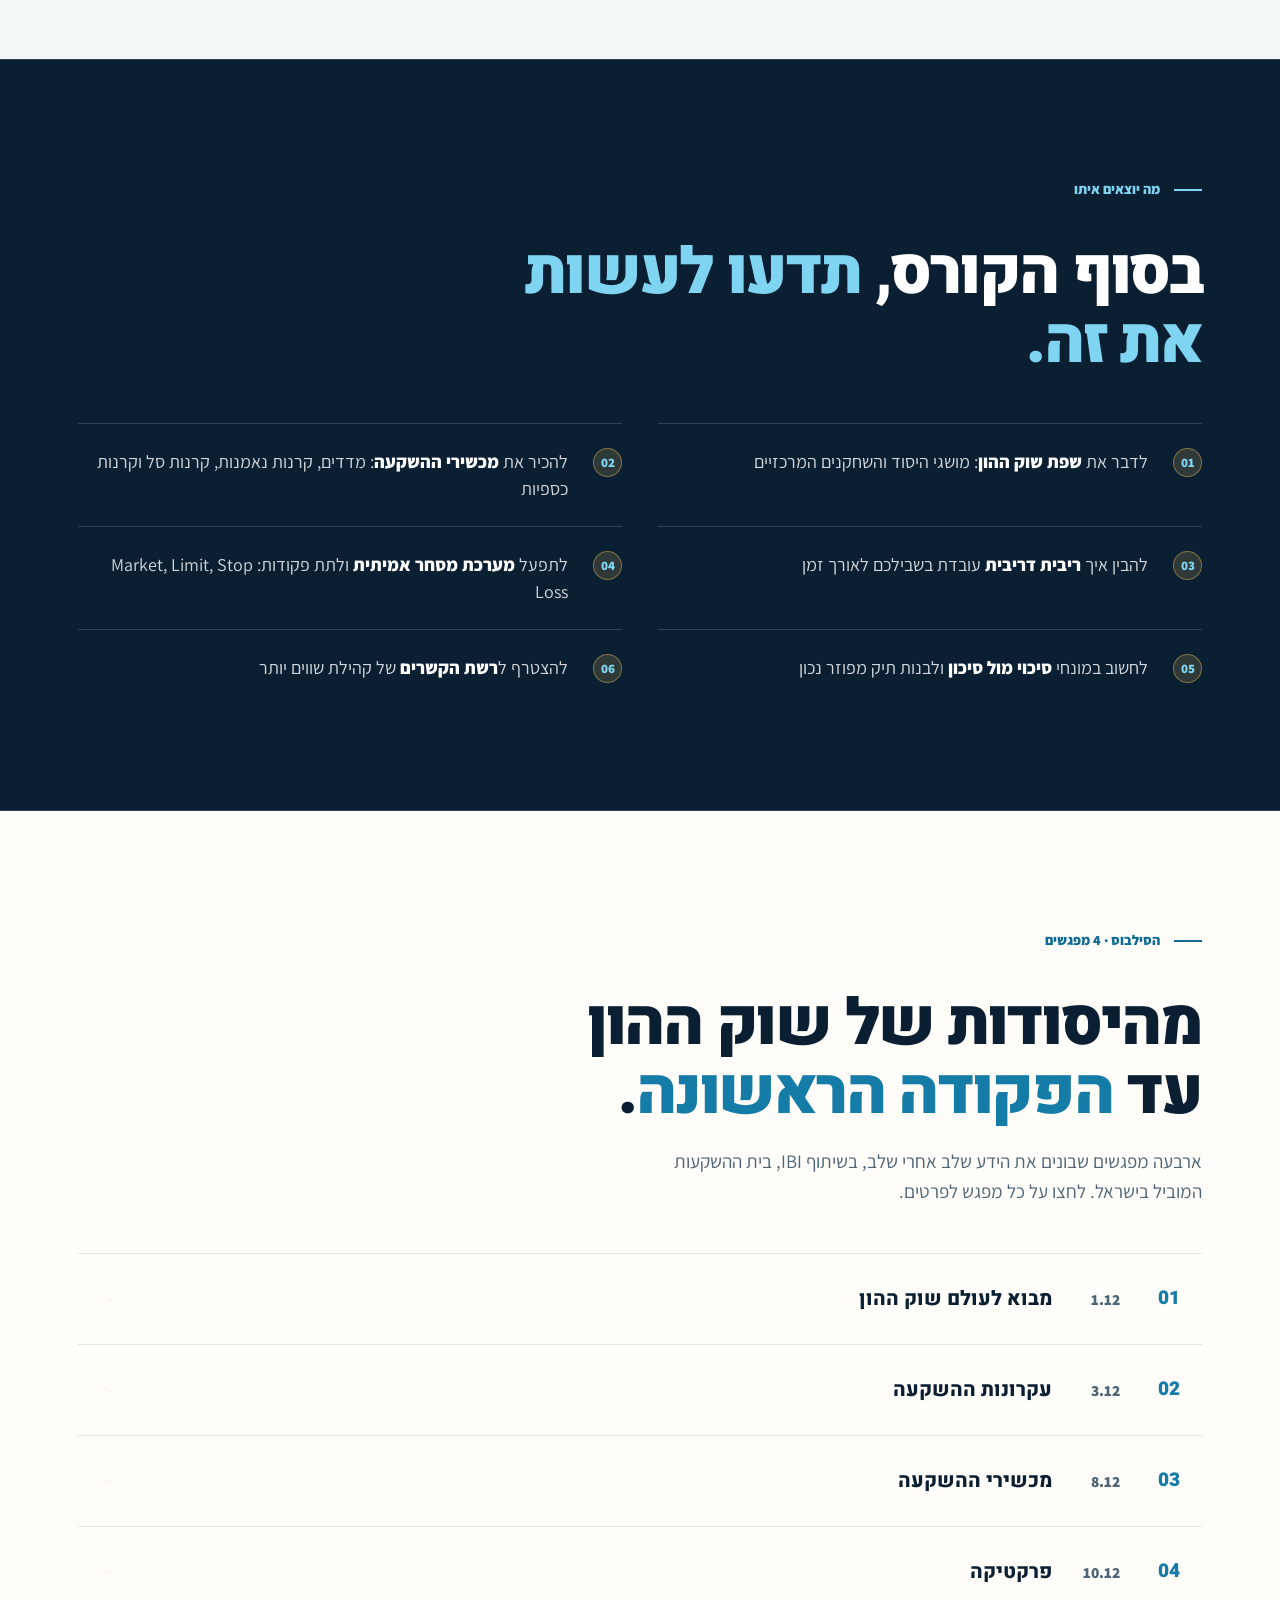
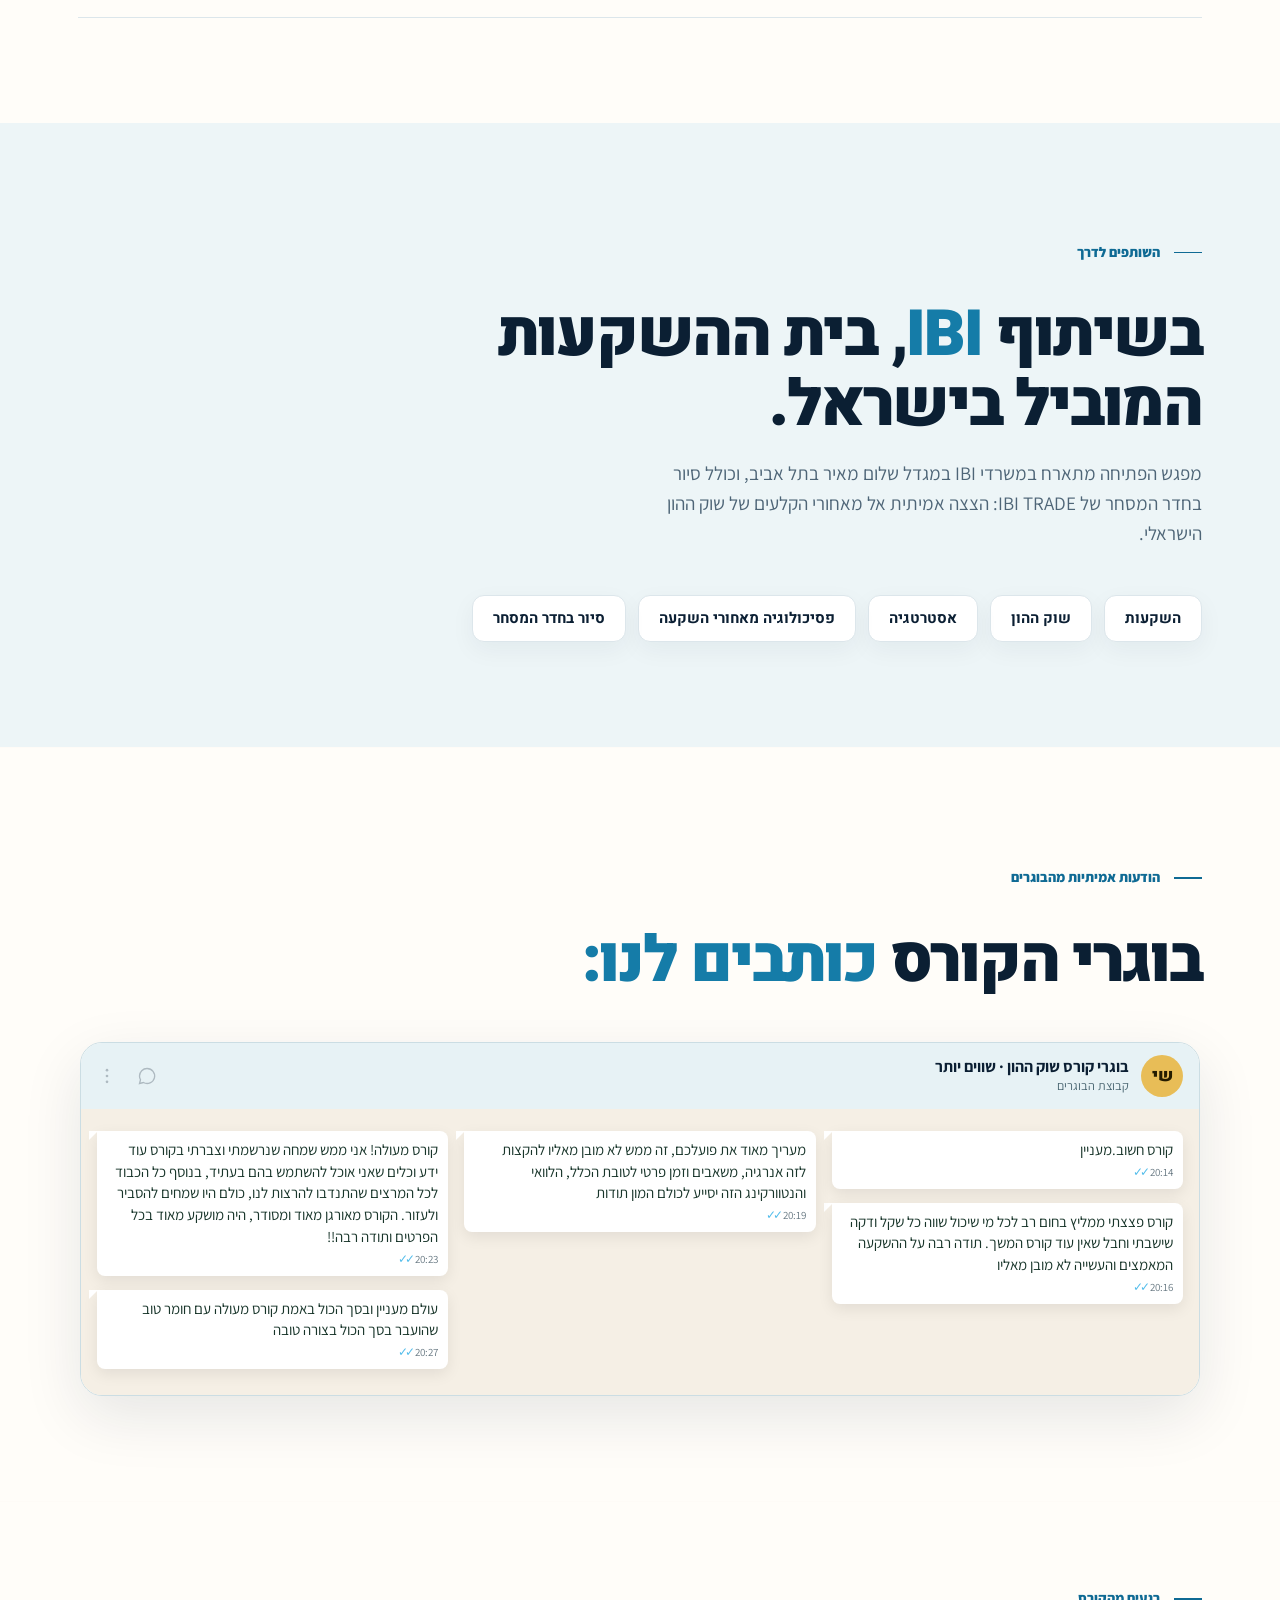
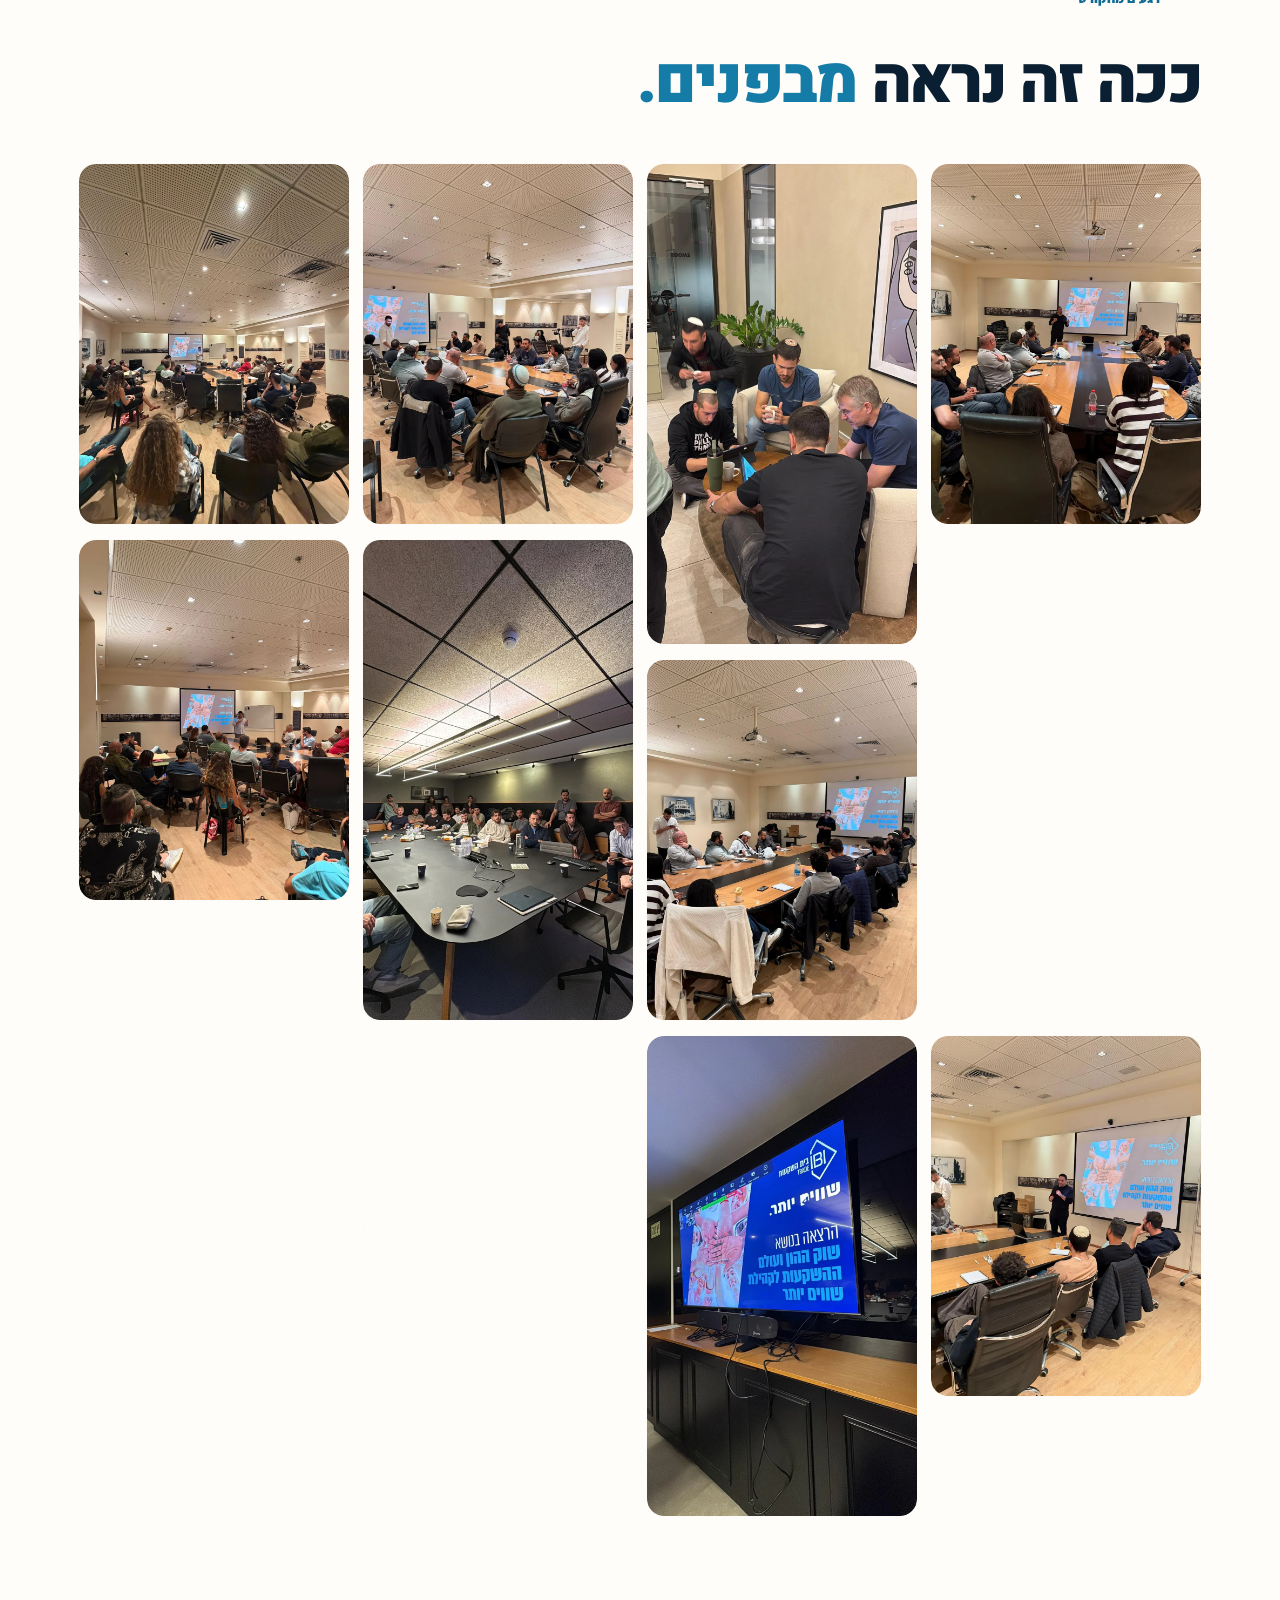
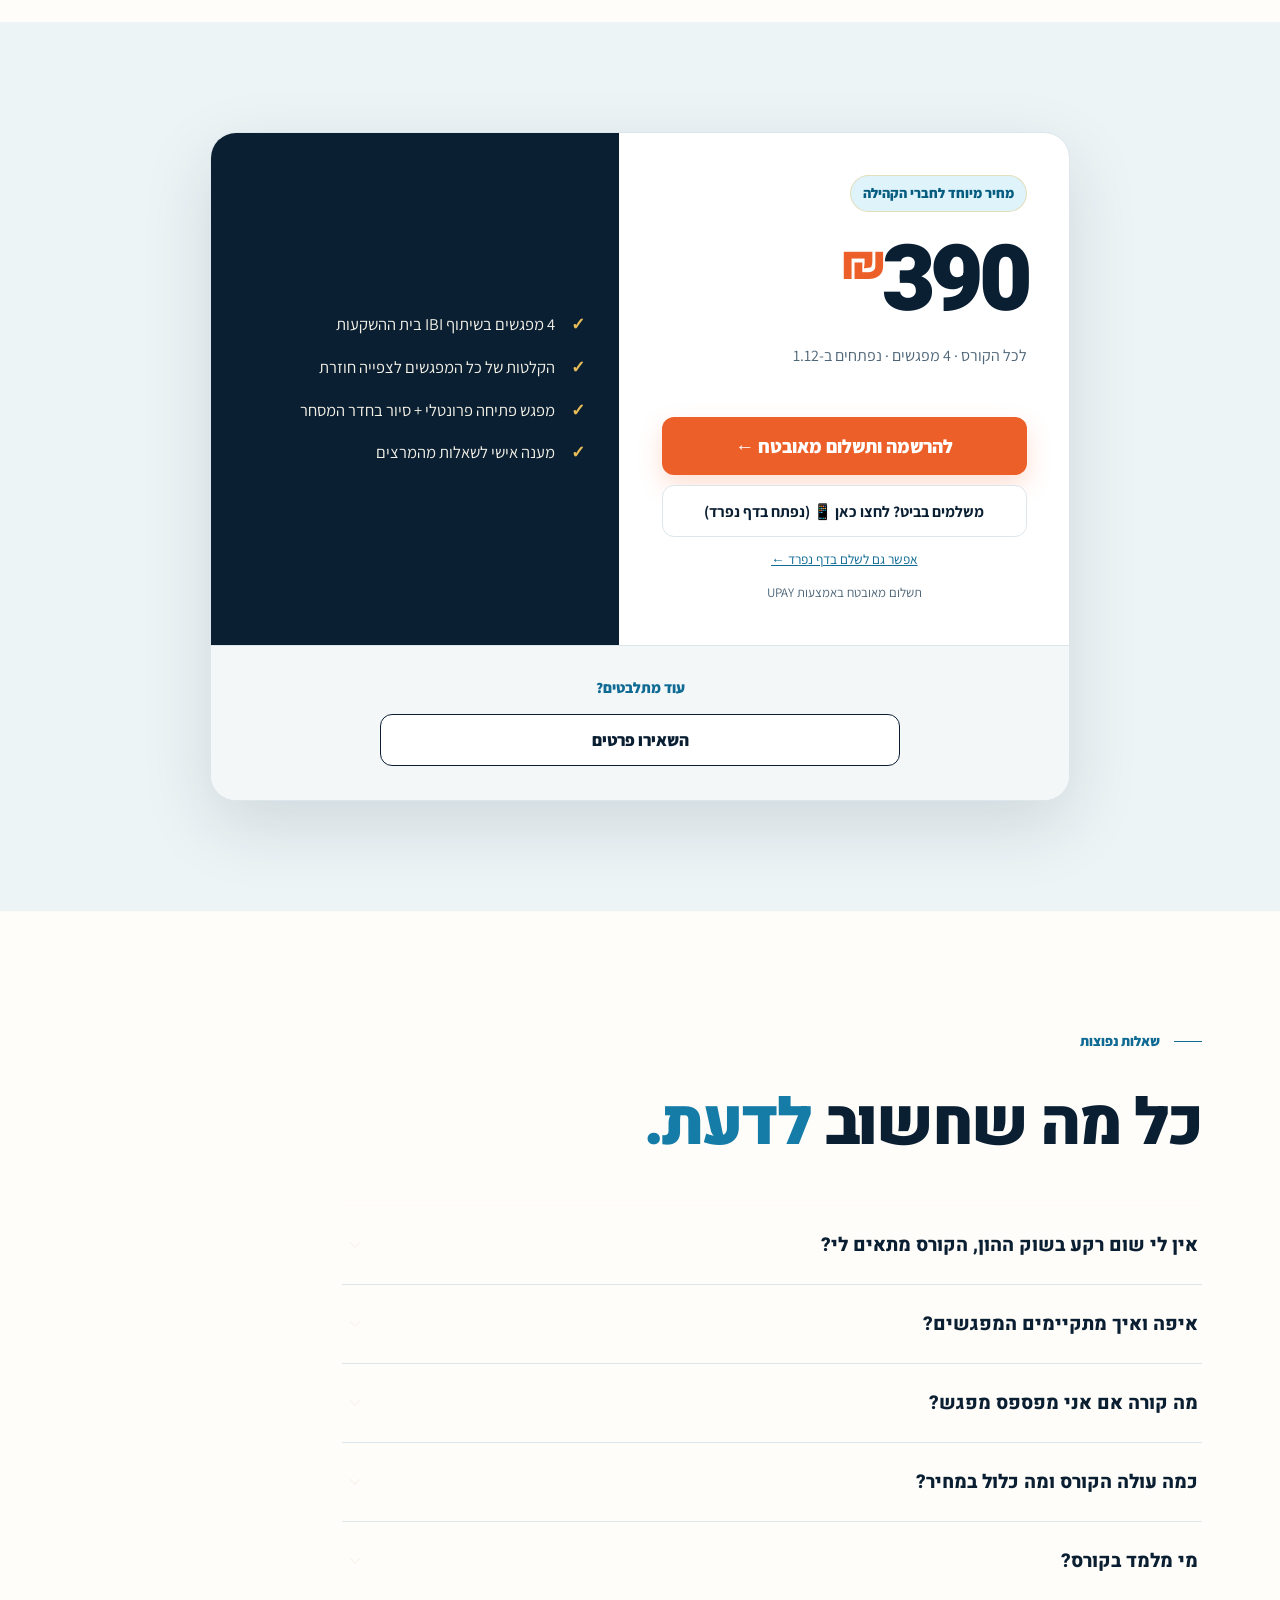
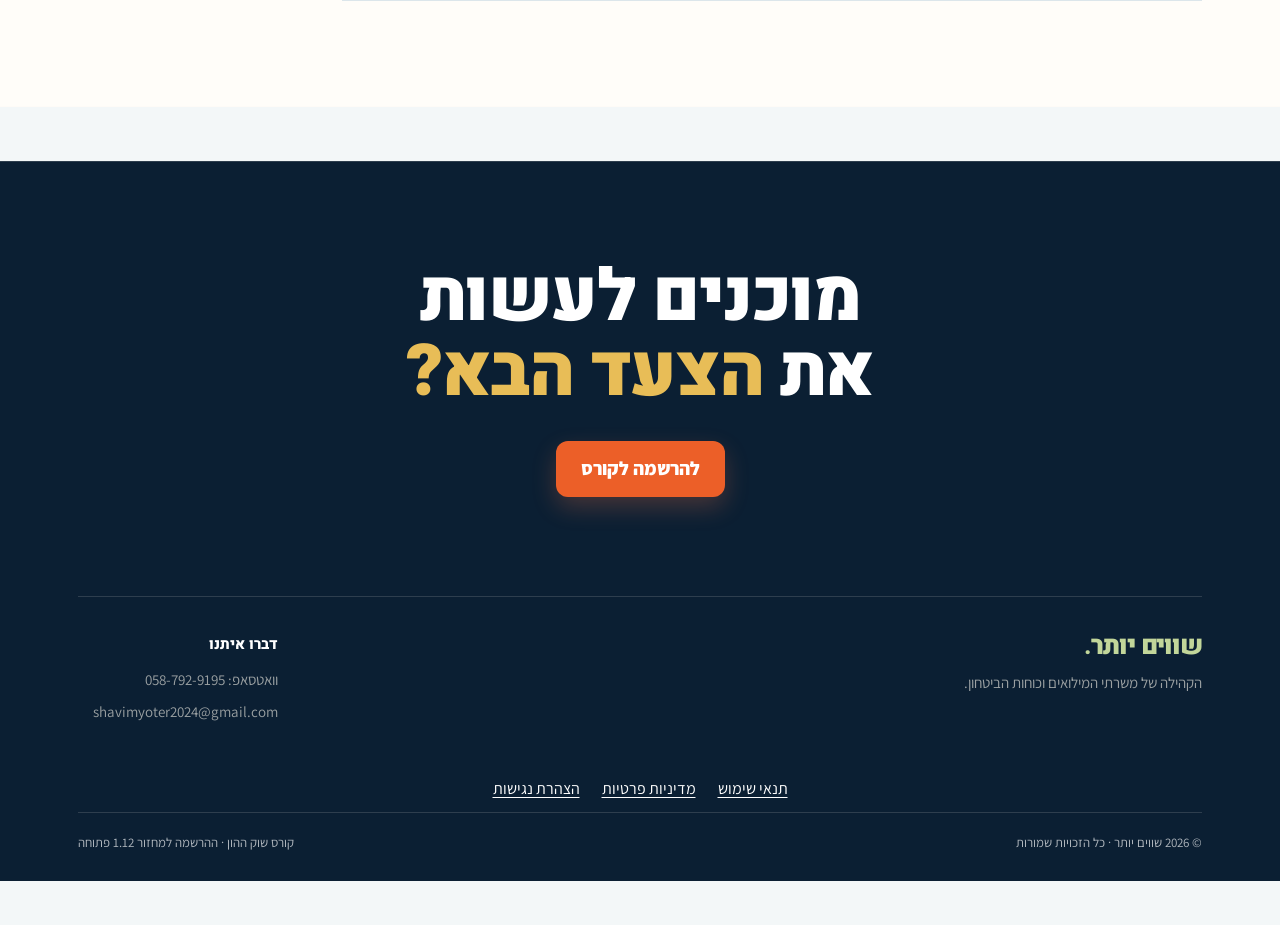
==== commit 6bc52afe: "מחיר חדש מ-10.11" ====
--- a/index.html
+++ b/index.html
@@ -27,7 +27,7 @@
     "name": "קורס שוק ההון · שווים יותר",
     "description": "קורס שוק ההון לקהילת משרתי המילואים וכוחות הביטחון, בשיתוף IBI בית ההשקעות: מושגי יסוד, עקרונות השקעה, מכשירי השקעה, מערכות מסחר וסיור בחדר המסחר.",
     "provider": { "@type": "Organization", "name": "שווים יותר" },
-    "offers": { "@type": "Offer", "price": "400", "priceCurrency": "ILS" },
+    "offers": { "@type": "Offer", "price": "390", "priceCurrency": "ILS" },
     "hasCourseInstance": { "@type": "CourseInstance", "courseMode": "Blended", "startDate": "2026-12-01", "endDate": "2026-12-10" }
   }
   </script>
@@ -907,13 +907,13 @@
         <div class="price-card">
           <div class="price-card__main">
             <span class="price-card__badge" id="priceBadge">מחיר מיוחד לחברי הקהילה</span>
-            <div class="price-card__amount"><span class="cur">₪</span><span id="priceNow">400</span></div>
+            <div class="price-card__amount"><span class="cur">₪</span><span id="priceNow">390</span></div>
             <p class="price-card__meta">לכל הקורס · 4 מפגשים · נפתחים ב-1.12</p>
-            <!-- טופס תשלום UPAY. מחיר חי ₪400 ממחזור אוקטובר (01.09.26); בדיקת ₪1 E2E עברה 10.07.26, עסקה 186051451.
+            <!-- טופס תשלום UPAY. מחיר חי ₪390 (מ-10.11); בדיקת ₪1 E2E עברה 10.07.26, עסקה 186051451.
                  בחלון ההטבה 25.10 עד 8.11 23:59 ה-JS (בלוק "הטבה") מוריד את amount ל-300 ומחזיר בסוף. -->
             <form class="pay-form" name="upayform" action="https://app.upay.co.il/API6/clientsecure/redirectpage.php" method="post" target="upayIframe">
               <input type="hidden" name="email" value="SHAVIMYOTER2024@GMAIL.COM">
-              <input type="hidden" name="amount" value="400">
+              <input type="hidden" name="amount" value="390">
               <input type="hidden" name="returnurl" value="https://shavimyoter2024-a11y.github.io/shuk-hahon/pay-return.html">
               <input type="hidden" name="ipnurl" value="">
               <input type="hidden" name="paymentdetails" value="קורס שוק ההון שווים יותר">
@@ -1012,7 +1012,7 @@
               <span class="faq__q">כמה עולה הקורס ומה כלול במחיר?</span>
               <svg class="syl__chev" width="18" height="18" viewBox="0 0 24 24" fill="none" aria-hidden="true"><path d="M6 9l6 6 6-6" stroke="currentColor" stroke-width="2" stroke-linecap="round" stroke-linejoin="round"/></svg>
             </summary>
-            <div class="faq__body"><p id="faqPrice">₪400 לחברי הקהילה, לכל הקורס: 4 מפגשים, הקלטות של כל המפגשים, מפגש פתיחה פרונטלי עם סיור בחדר המסחר ומענה מהמרצים. משלמים כאן בדף, בתשלום מאובטח (UPAY).</p></div>
+            <div class="faq__body"><p id="faqPrice">₪390 לחברי הקהילה, לכל הקורס: 4 מפגשים, הקלטות של כל המפגשים, מפגש פתיחה פרונטלי עם סיור בחדר המסחר ומענה מהמרצים. משלמים כאן בדף, בתשלום מאובטח (UPAY).</p></div>
           </details>
           <details>
             <summary>
@@ -1205,7 +1205,7 @@
       try {
         var PROMO_START = new Date("2026-10-25T00:00:00+02:00").getTime();
         var PROMO_END   = new Date("2026-11-08T23:59:59+02:00").getTime();
-        var PROMO_PRICE = 300, FULL_PRICE = 400;
+        var PROMO_PRICE = 300, FULL_PRICE = 390;
         var pEls = {
           amount: document.querySelector('.pay-form input[name="amount"]'),
           priceNow: document.getElementById("priceNow"),
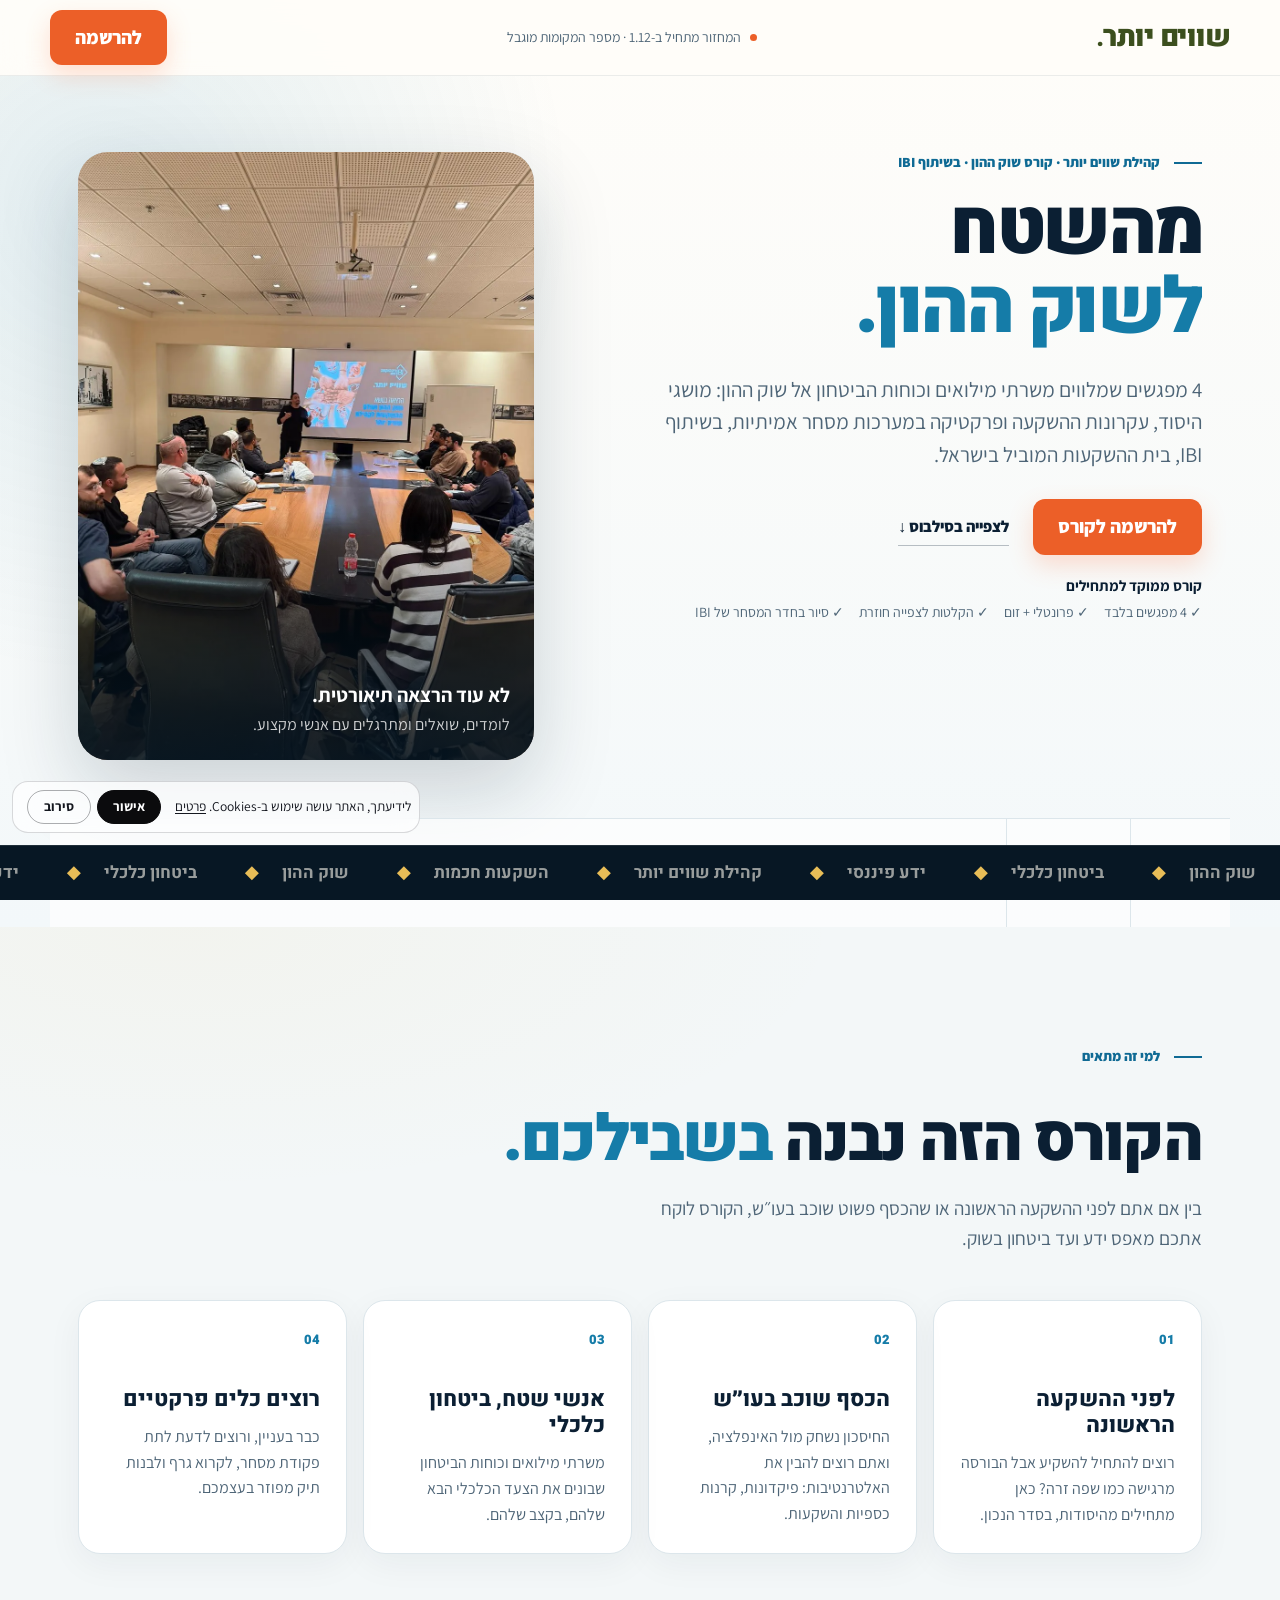
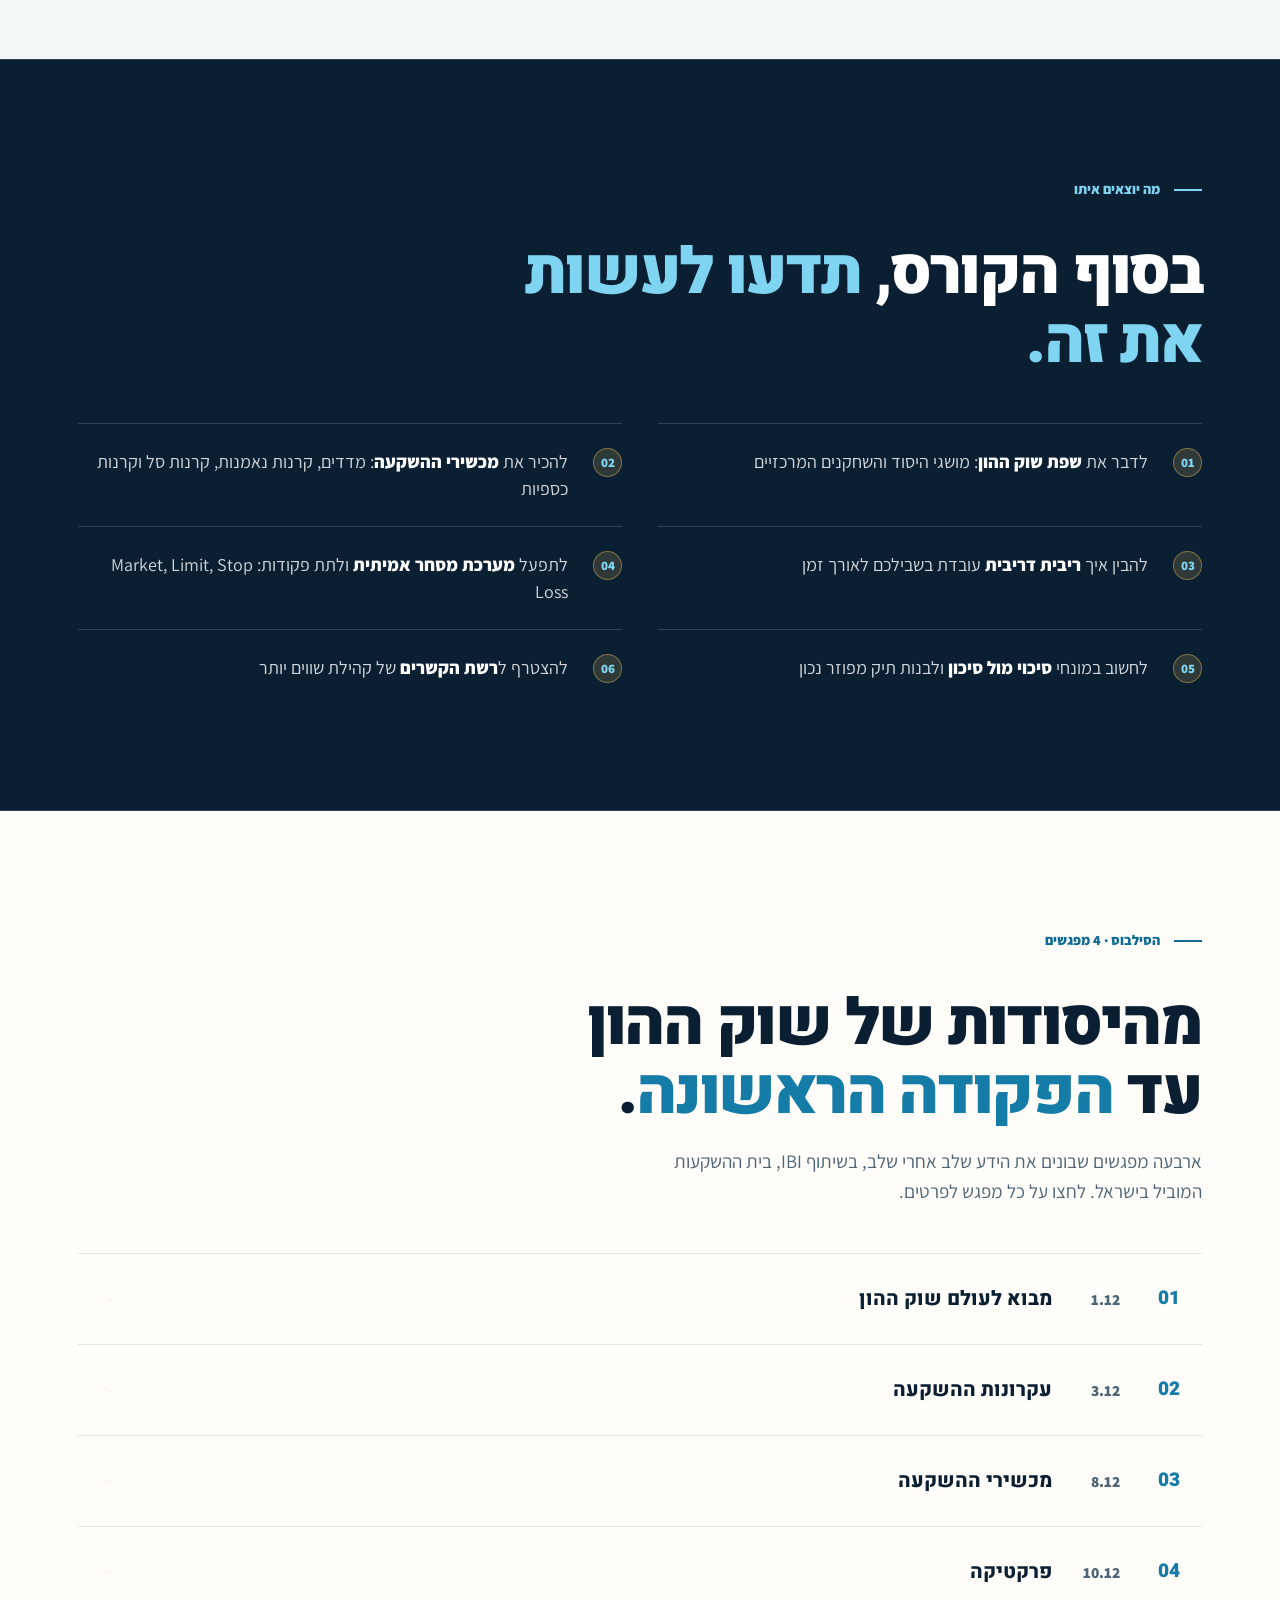
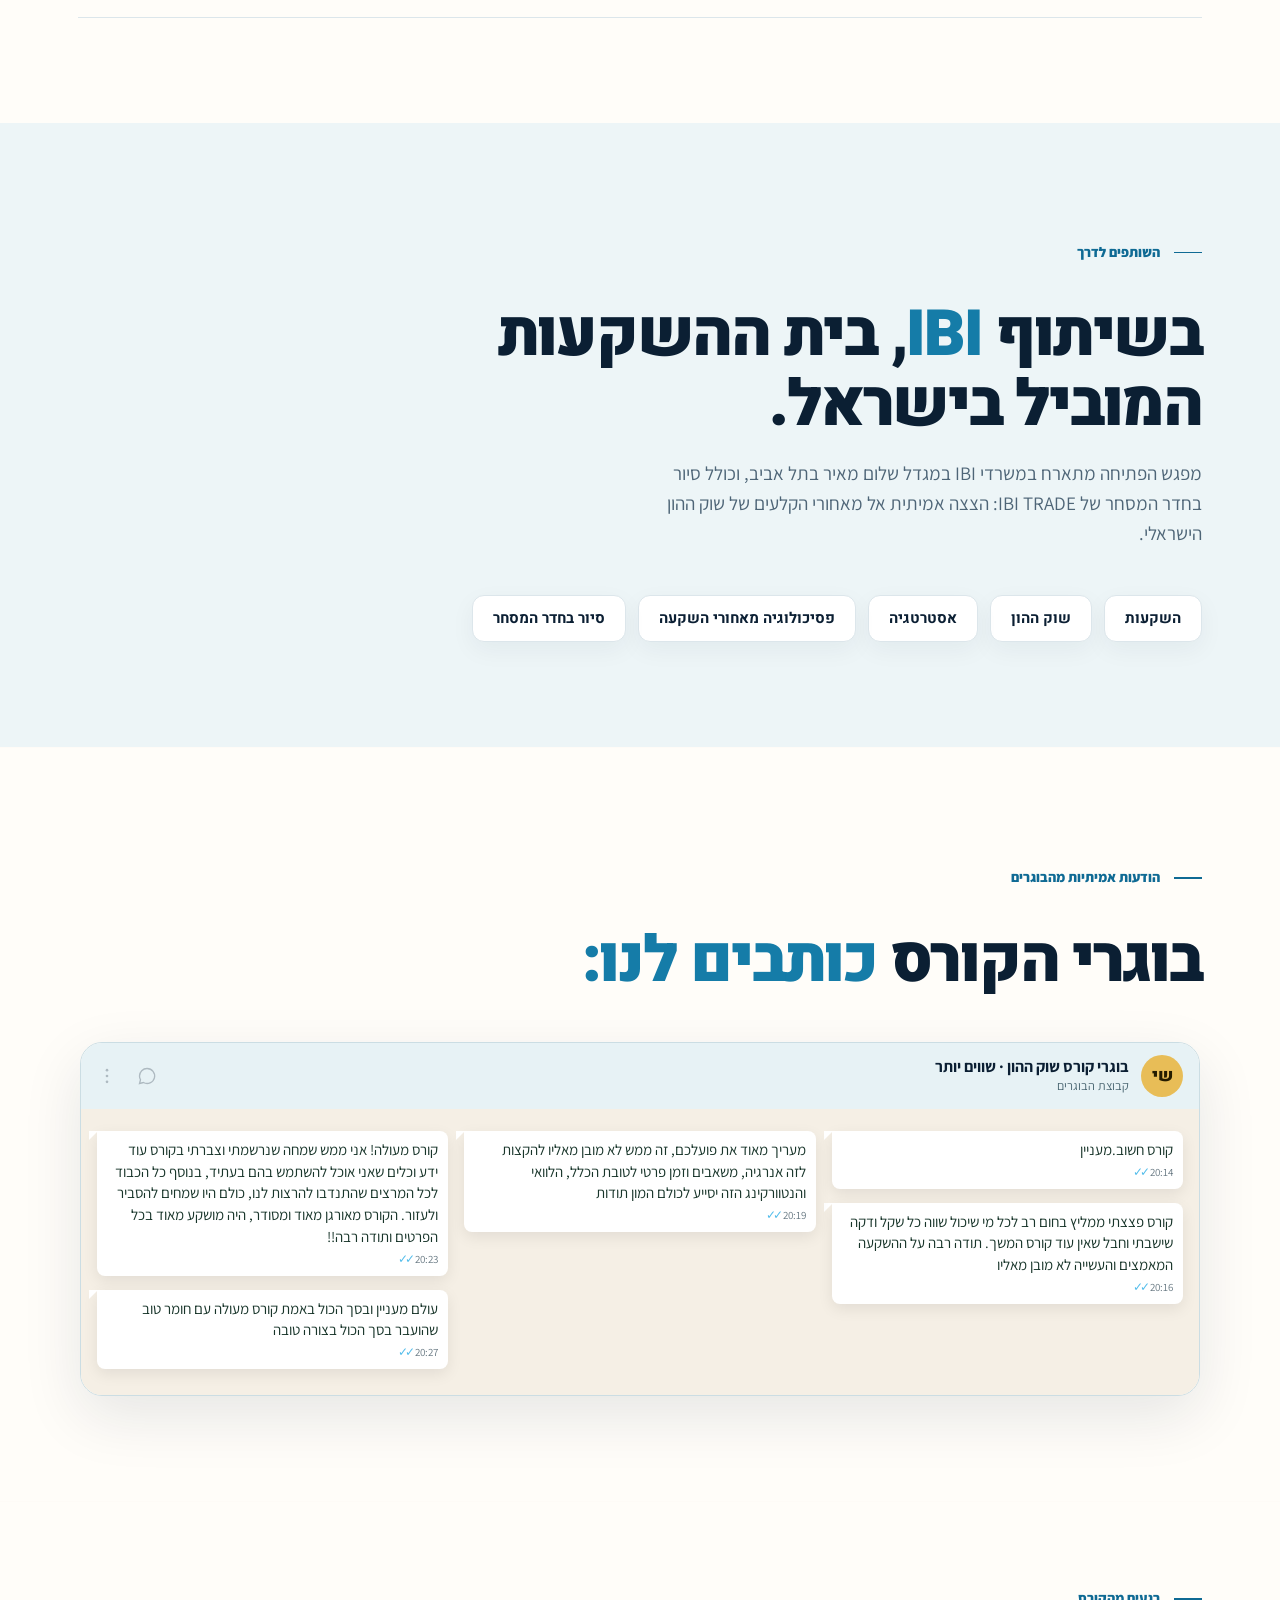
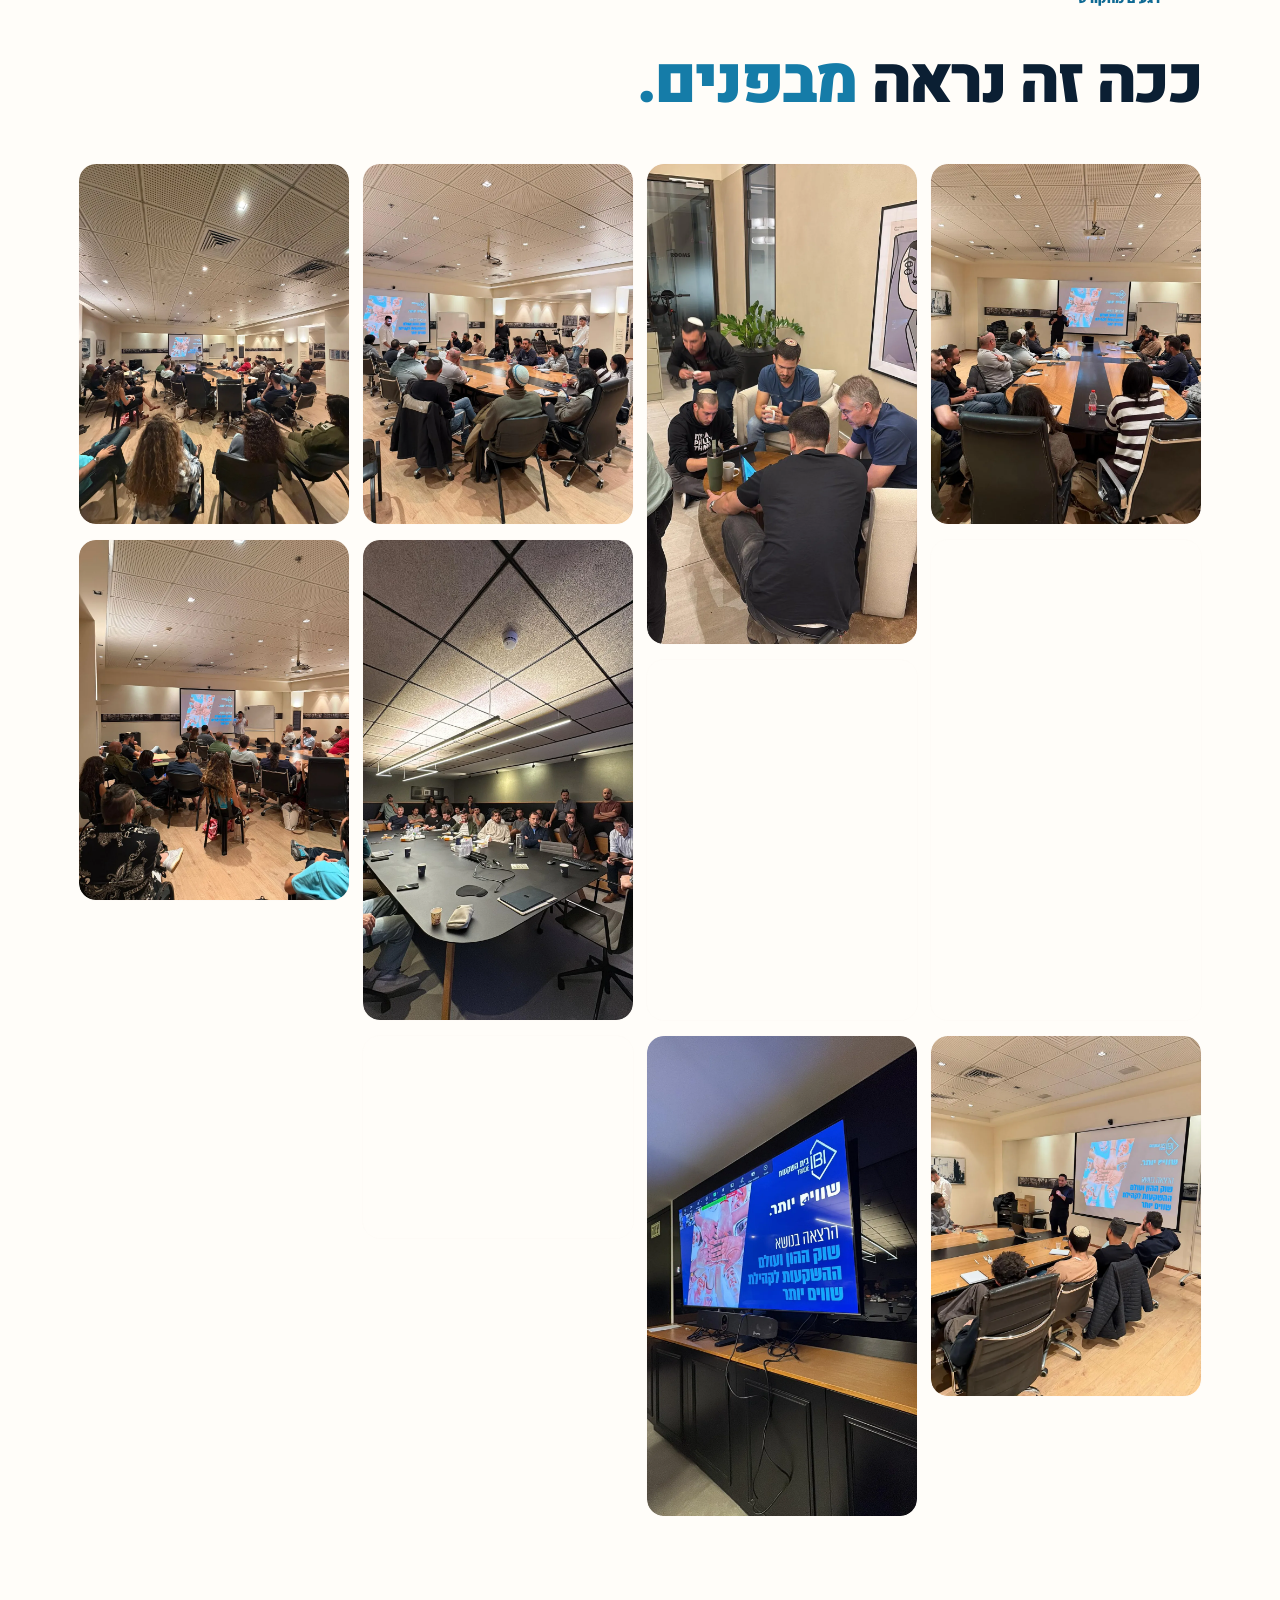
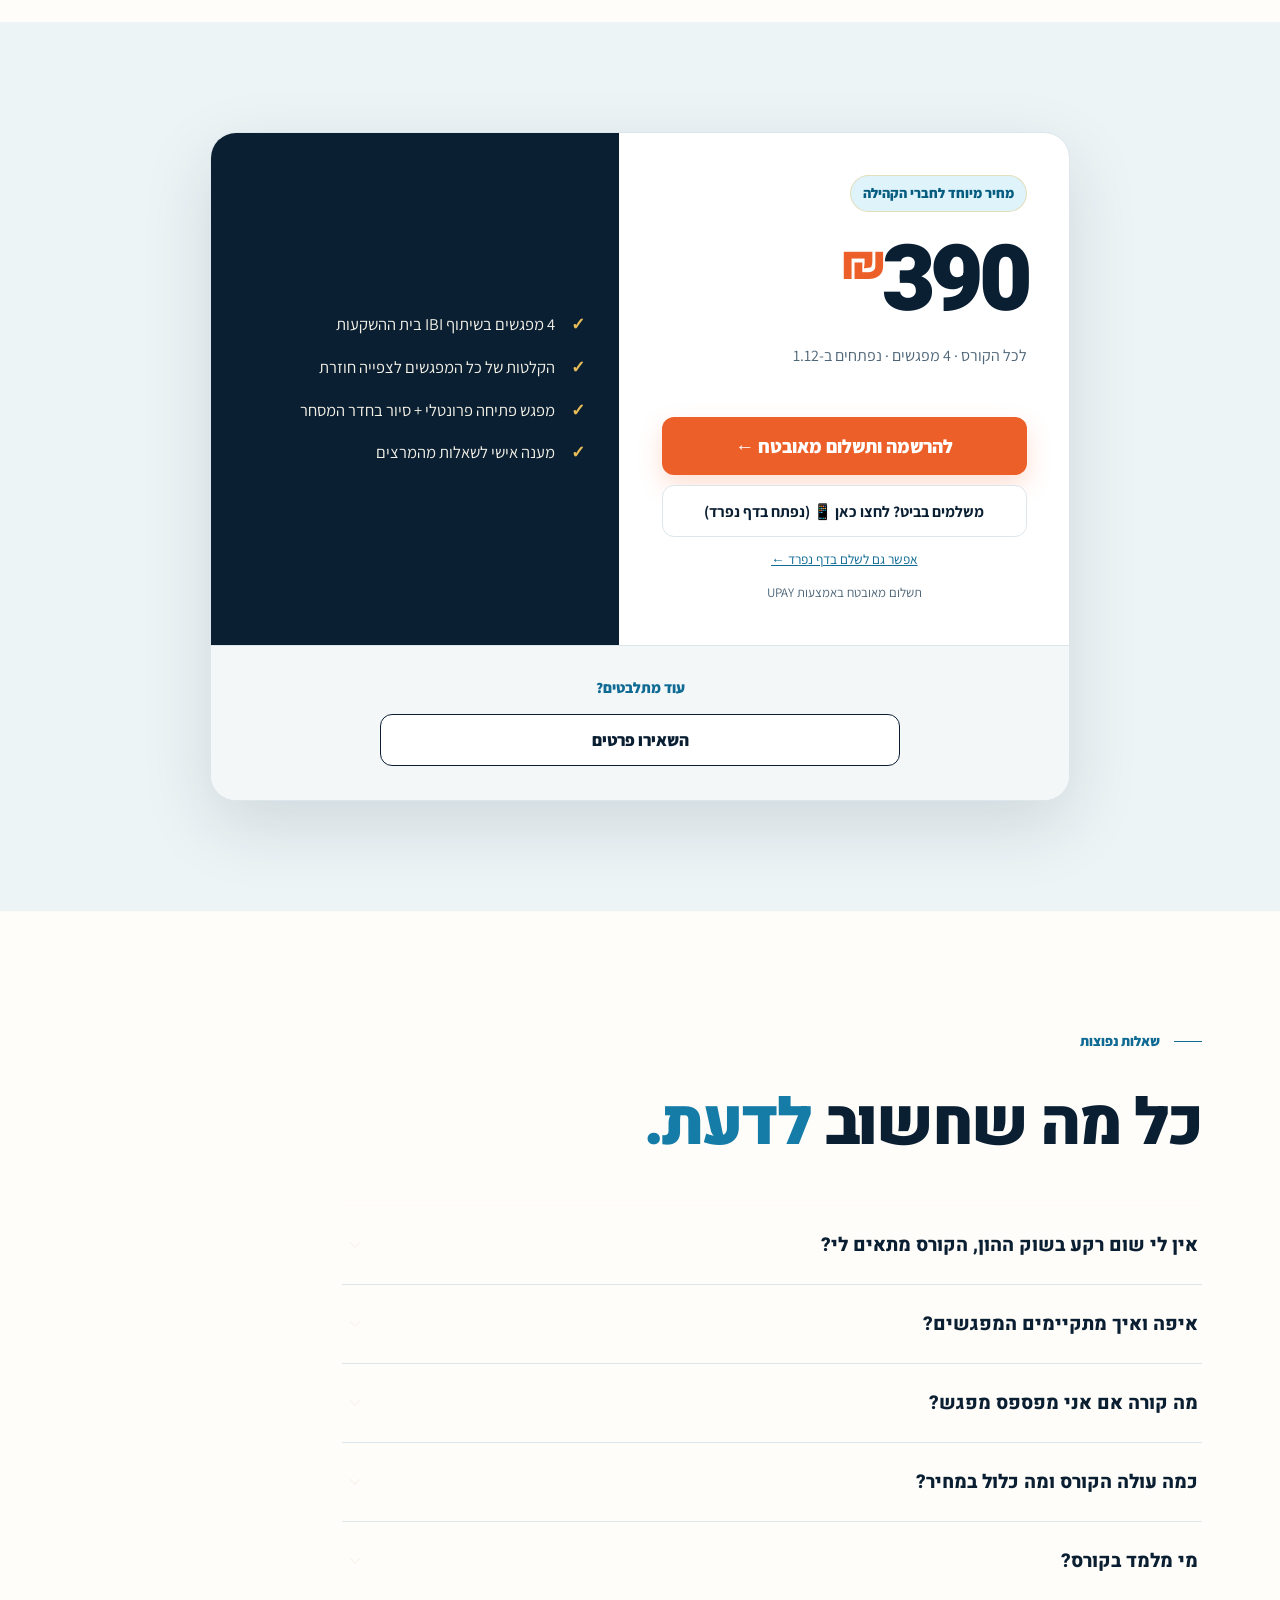
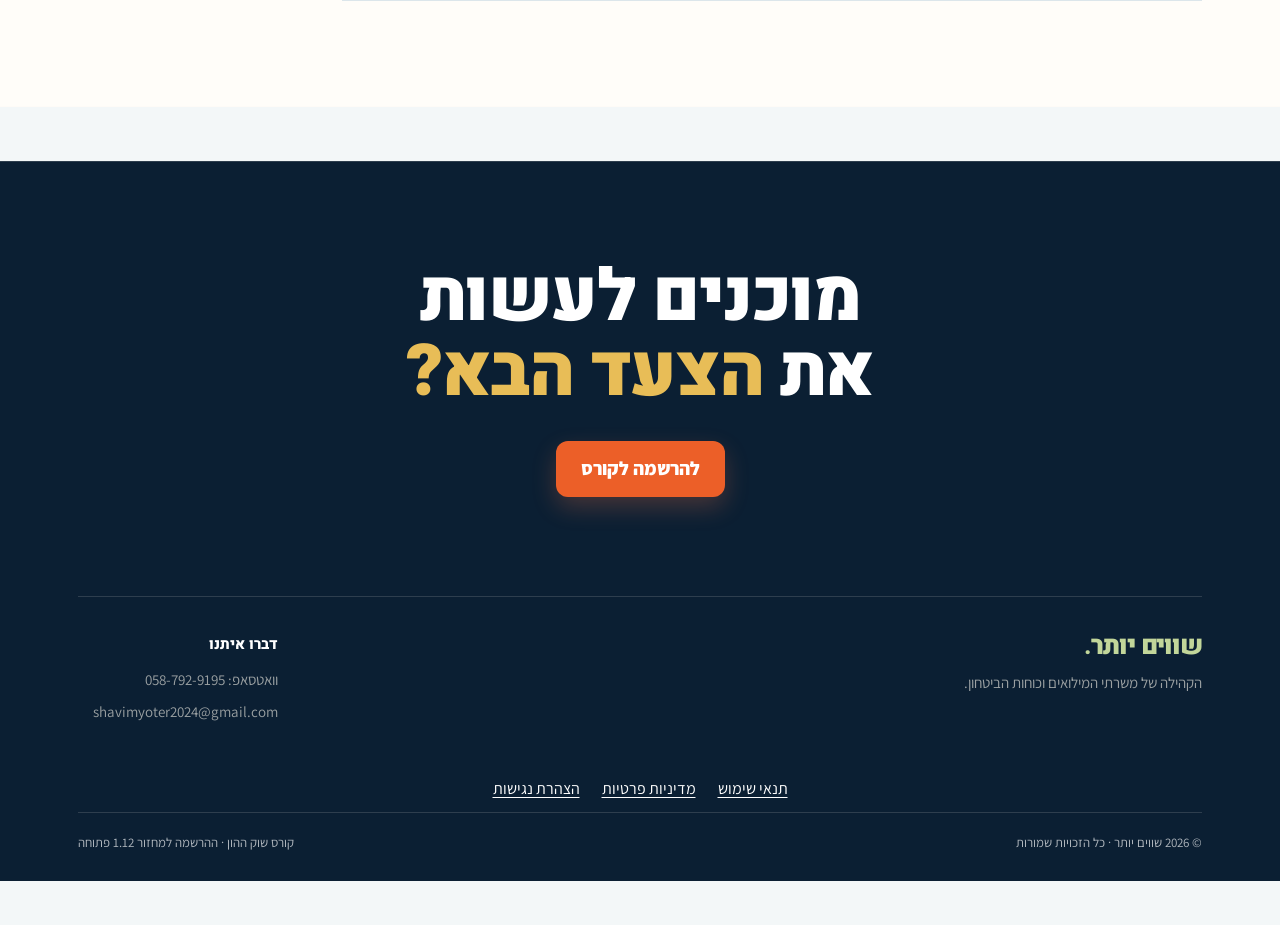
==== commit b8473b7b: "קוד ייחוס מודעות: ad_id ו-UTM נשמרים ונשלחים ל-Make עם תשלום וליד" ====
--- a/index.html
+++ b/index.html
@@ -1063,6 +1063,46 @@
 
   <div class="mobile-cta" role="complementary" aria-label="הרשמה מהירה"><a class="btn btn-gold" href="#register" id="mobileCtaBtn">להרשמה לקורס</a></div>
 
+  <script>
+  /* ייחוס מודעות (בקשת הקמפיינר 10.11): ad_id ו-UTM נשמרים 30 יום בדפדפן ומגיעים ל-Make עם כל רכישה וליד.
+     window.syAttribution() מחזיר את כל הנתונים. טופס הסליקה של UPAY לא נוגעים בו: הנתונים נוסעים ב-ipnurl. */
+  (function () {
+    var KEYS = ["ad_id", "adset_id", "campaign_id", "utm_source", "utm_medium", "utm_campaign", "utm_content", "utm_term", "fbclid"];
+    var SK = "sy_attr", TTL = 30 * 864e5, now = Date.now(), fromUrl = {}, stored = {};
+    try {
+      var qs = new URLSearchParams(location.search);
+      var hq = location.hash.split("?")[1];
+      if (hq) new URLSearchParams(hq).forEach(function (v, k) { if (!qs.has(k)) qs.set(k, v); });
+      if (!qs.get("utm_source") && qs.get("source")) qs.set("utm_source", qs.get("source"));
+      if (!qs.get("utm_medium") && qs.get("medium")) qs.set("utm_medium", qs.get("medium"));
+      KEYS.forEach(function (k) { var v = (qs.get(k) || "").trim().slice(0, k === "fbclid" ? 250 : 100); if (v) fromUrl[k] = v; });
+    } catch (e) {}
+    try { var s = JSON.parse(localStorage.getItem(SK) || "null"); if (s && s.ts && now - s.ts < TTL) stored = s.v || {}; } catch (e) {}
+    var fresh = Object.keys(fromUrl).length > 0;
+    var cur = fresh ? fromUrl : stored; // קליק חדש על מודעה מחליף את כל הסט (last touch)
+    if (fresh) { try { localStorage.setItem(SK, JSON.stringify({ ts: now, v: fromUrl })); } catch (e) {} }
+    window.syAttribution = function () { var o = {}; KEYS.forEach(function (k) { o[k] = cur[k] || ""; }); return o; };
+    // תוספת קצרה ל-ipnurl של התשלום: מזהי מודעה + קמפיין/קריאייטיב, עד 300 תווים כדי לא לסכן את הסליקה
+    window.syAdTail = function () {
+      var out = "";
+      ["ad_id", "adset_id", "campaign_id", "utm_campaign", "utm_content"].forEach(function (k) {
+        if (!cur[k]) return;
+        var part = "&" + k + "=" + encodeURIComponent(cur[k]);
+        if (out.length + part.length <= 300) out += part;
+      });
+      return out;
+    };
+    // שדות נסתרים בכל טופס בדף חוץ מטופס UPAY
+    try {
+      Array.prototype.forEach.call(document.querySelectorAll("form:not(.pay-form)"), function (f) {
+        KEYS.forEach(function (k) {
+          if (!cur[k] || f.querySelector('input[name="' + k + '"]')) return;
+          var i = document.createElement("input"); i.type = "hidden"; i.name = k; i.value = cur[k]; f.appendChild(i);
+        });
+      });
+    } catch (e) {}
+  })();
+  </script>
   <script src="https://cdnjs.cloudflare.com/ajax/libs/gsap/3.12.5/gsap.min.js"></script>
   <script>
     (function () {
@@ -1273,8 +1313,9 @@
           var hq = (window.location.hash.split("?")[1] || "");
           if (hq) new URLSearchParams(hq).forEach(function (v, k) { if (!qs.has(k)) qs.set(k, v); });
         } catch (e2) {}
-        var src = (qs.get("utm_source") || qs.get("source") || "").slice(0, 60);
-        var med = (qs.get("utm_medium") || qs.get("medium") || "").slice(0, 60);
+        var A = (window.syAttribution && window.syAttribution()) || {};
+        var src = (qs.get("utm_source") || qs.get("source") || A.utm_source || "").slice(0, 60);
+        var med = (qs.get("utm_medium") || qs.get("medium") || (src === A.utm_source ? A.utm_medium : "") || "").slice(0, 60);
         var utmTail = src ? "utm_source=" + encodeURIComponent(src) +
                       (med ? "&utm_medium=" + encodeURIComponent(med) : "") : "";
         if (utmTail) {
@@ -1288,7 +1329,7 @@
           var ipn = document.querySelector('.pay-form input[name="ipnurl"]');
           if (ipn) ipn.value = ATTRIBUTION_WEBHOOK_URL +
             (ATTRIBUTION_WEBHOOK_URL.indexOf("?") === -1 ? "?" : "&") +
-            "page=" + PAGE_ID + (utmTail ? "&" + utmTail : "");
+            "page=" + PAGE_ID + (utmTail ? "&" + utmTail : "") + (window.syAdTail ? window.syAdTail() : "");
         }
       } catch (e) {}
 
@@ -1362,11 +1403,13 @@
           if (name.length < 2) { msg.className += " err"; msg.textContent = "כתבו את השם שלכם"; cbForm.elements["name"].focus(); return; }
           if (!/^0?5\d{8}$|^9725\d{8}$/.test(phone)) { msg.className += " err"; msg.textContent = "בדקו את מספר הטלפון"; cbForm.elements["phone"].focus(); return; }
           var q = new URLSearchParams(window.location.search);
+          var SA = (window.syAttribution && window.syAttribution()) || {};
           btn.disabled = true; msg.textContent = "שולחים…";
           fetch("https://go.shavimyoter.co/api/lp/callback", {
             method: "POST", headers: { "Content-Type": "text/plain;charset=UTF-8" },
             body: JSON.stringify({ page: "shuk-hahon", name: name, phone: phone, website: cbForm.elements["website"].value,
-              utm_source: q.get("utm_source") || q.get("source") || "", utm_medium: q.get("utm_medium") || q.get("medium") || "" })
+              utm_source: q.get("utm_source") || q.get("source") || SA.utm_source || "", utm_medium: q.get("utm_medium") || q.get("medium") || SA.utm_medium || "",
+              ad_id: SA.ad_id, adset_id: SA.adset_id, campaign_id: SA.campaign_id, utm_campaign: SA.utm_campaign, utm_content: SA.utm_content, utm_term: SA.utm_term, fbclid: SA.fbclid })
           }).then(function (r) { return r.json().then(function (d) { if (!r.ok || !d.ok) throw new Error(d.error || r.status); }); })
             .then(function () {
               cbForm.classList.add("cb--done");
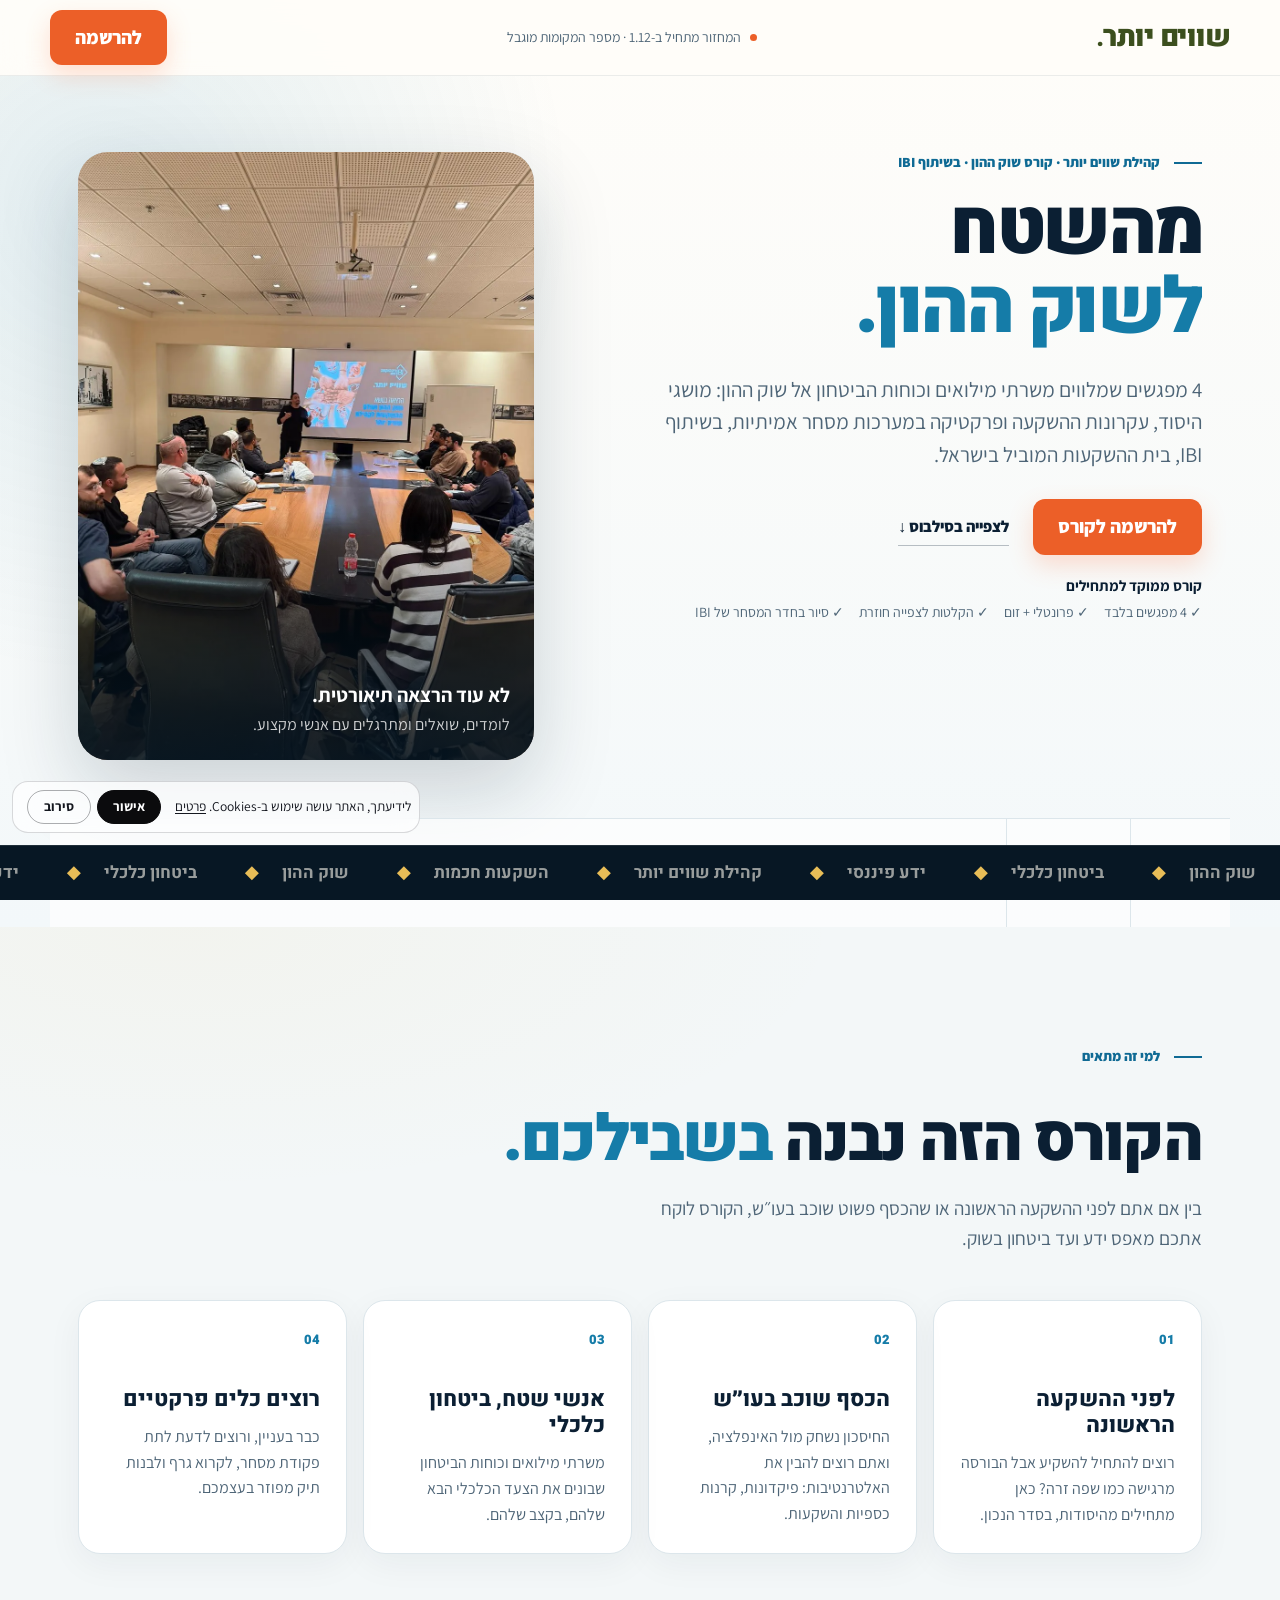
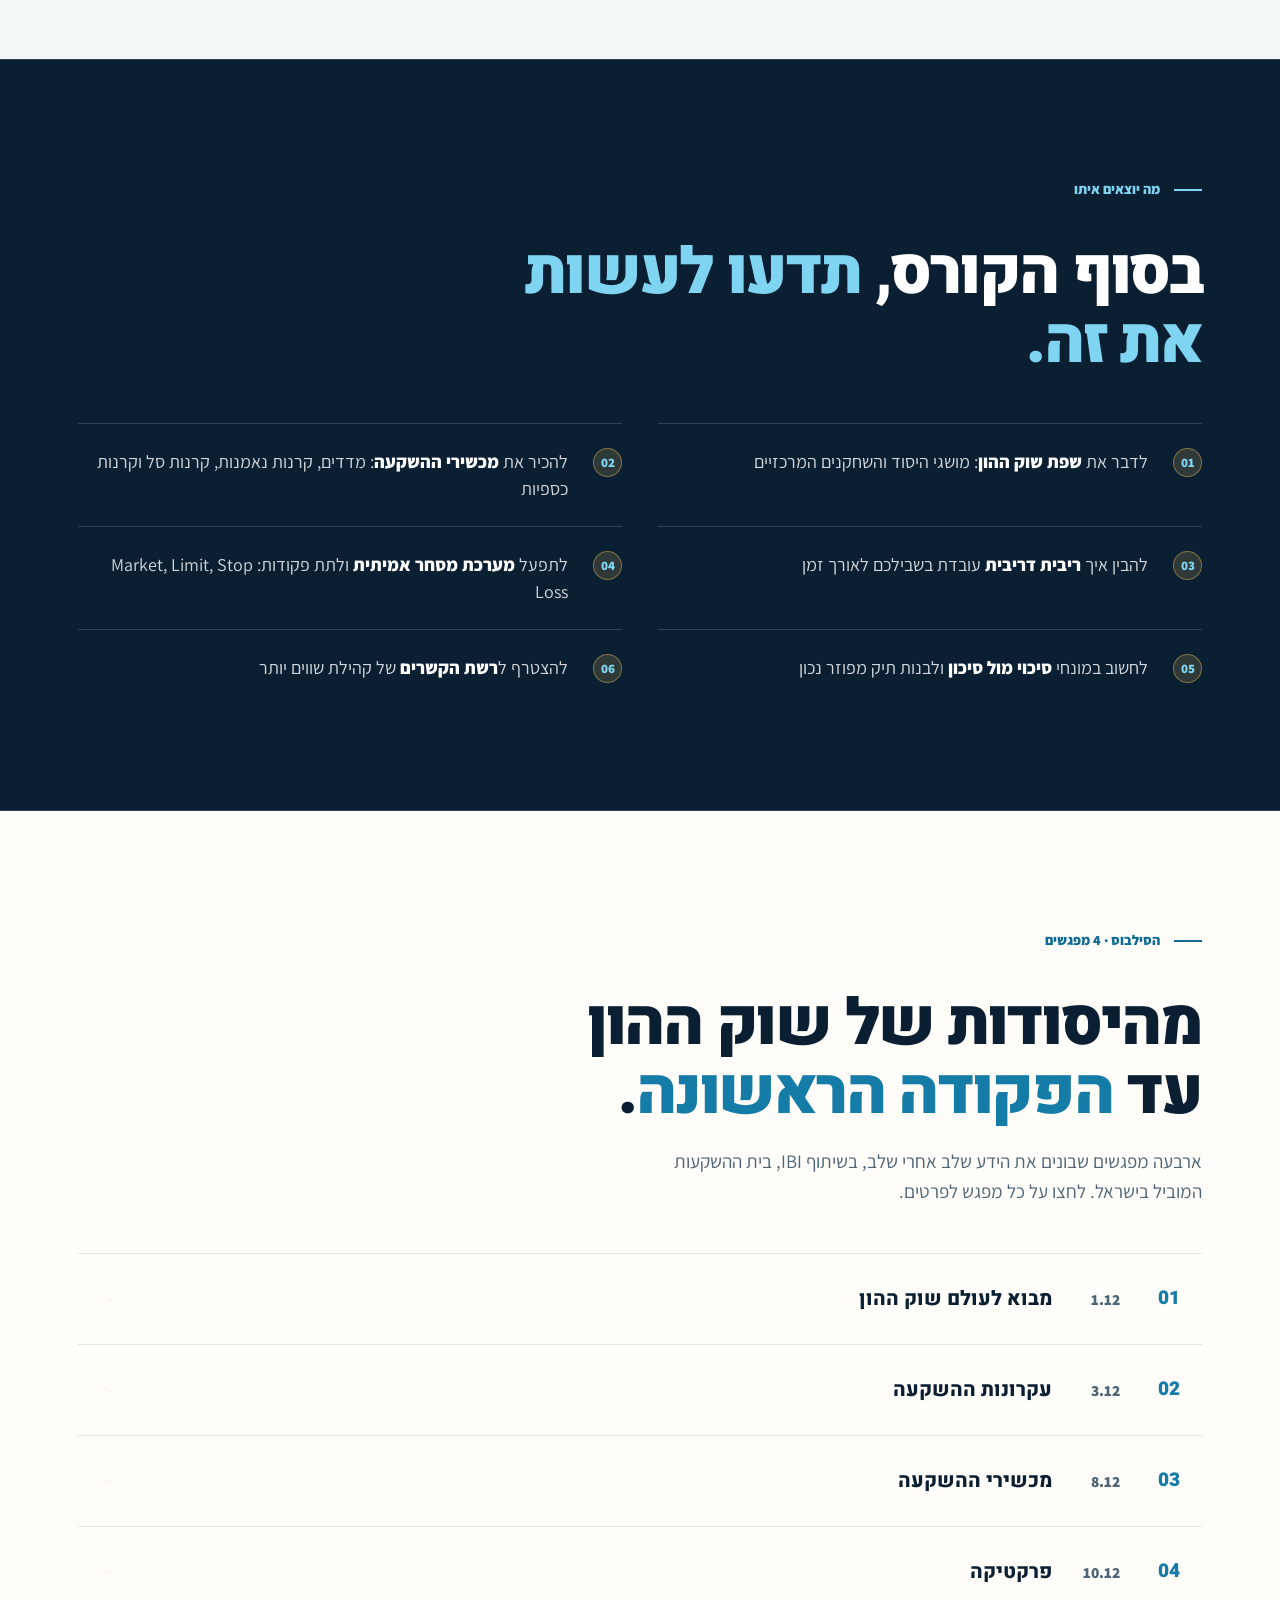
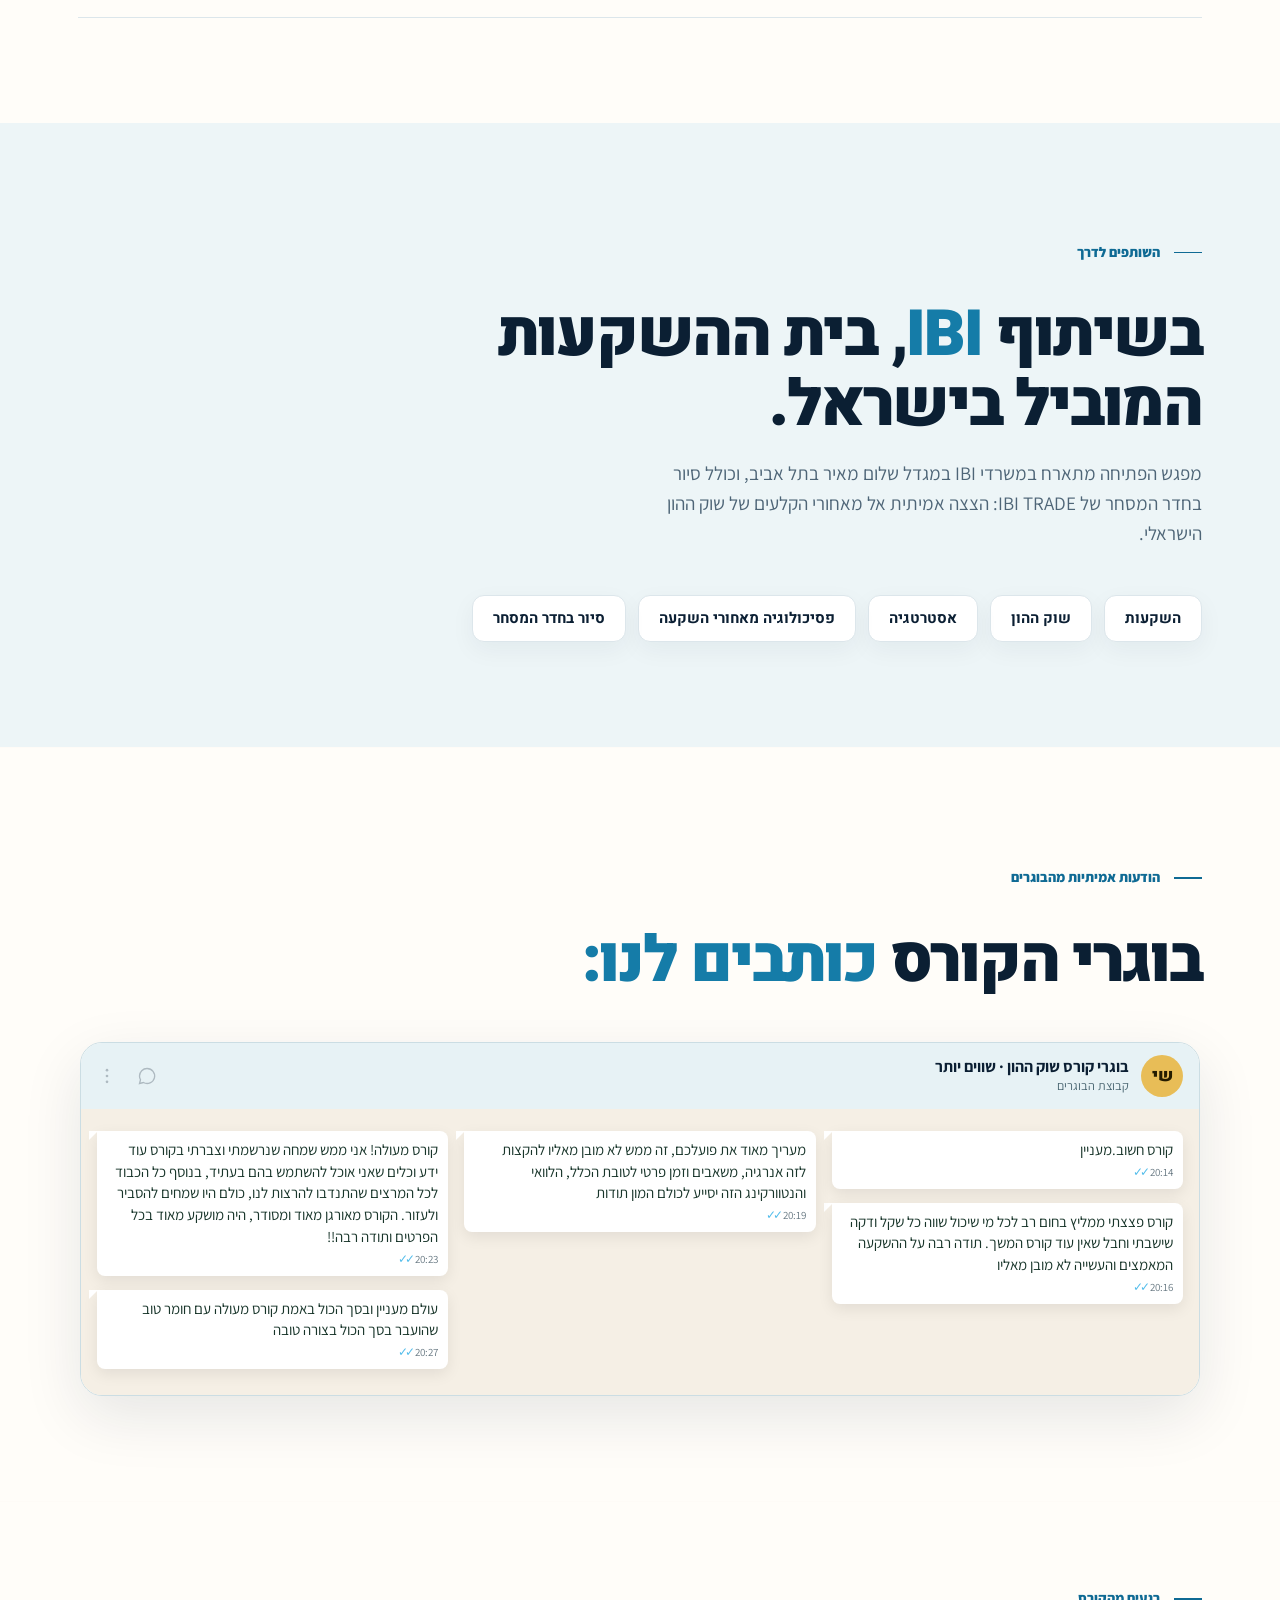
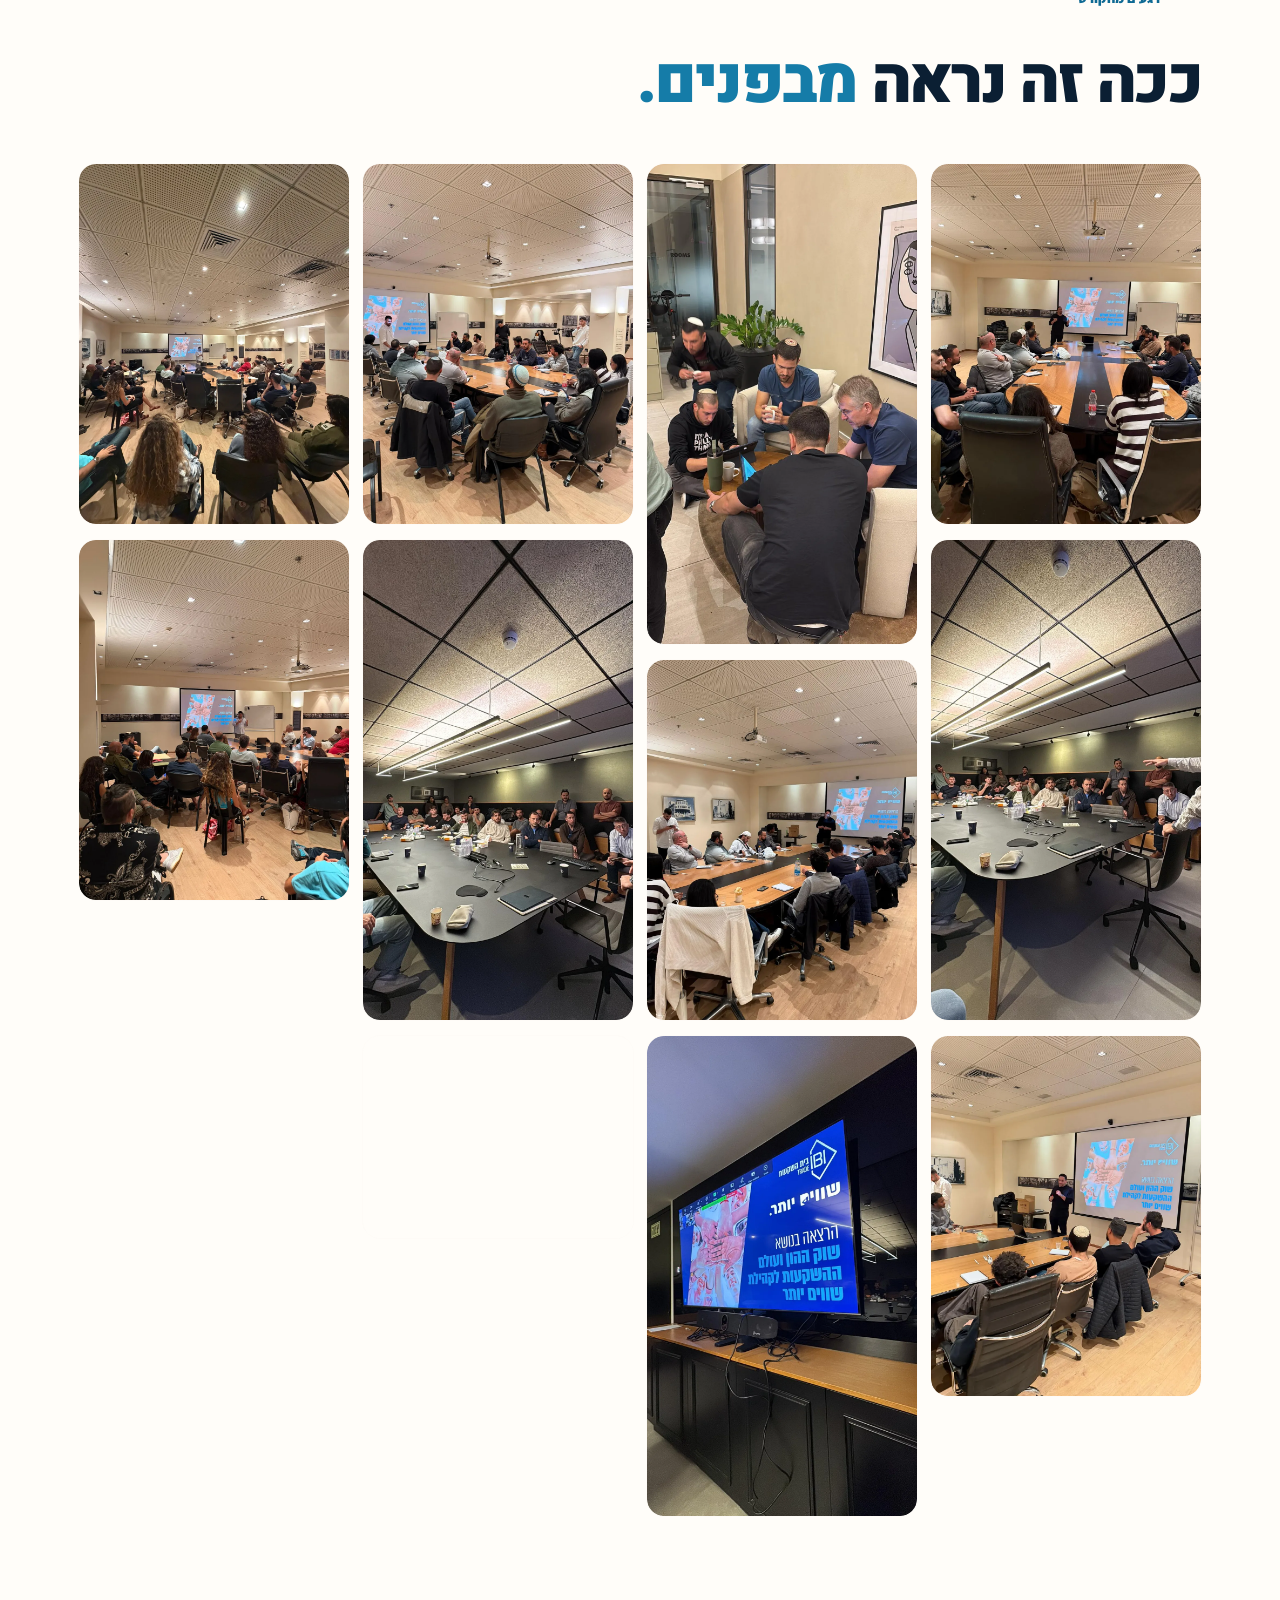
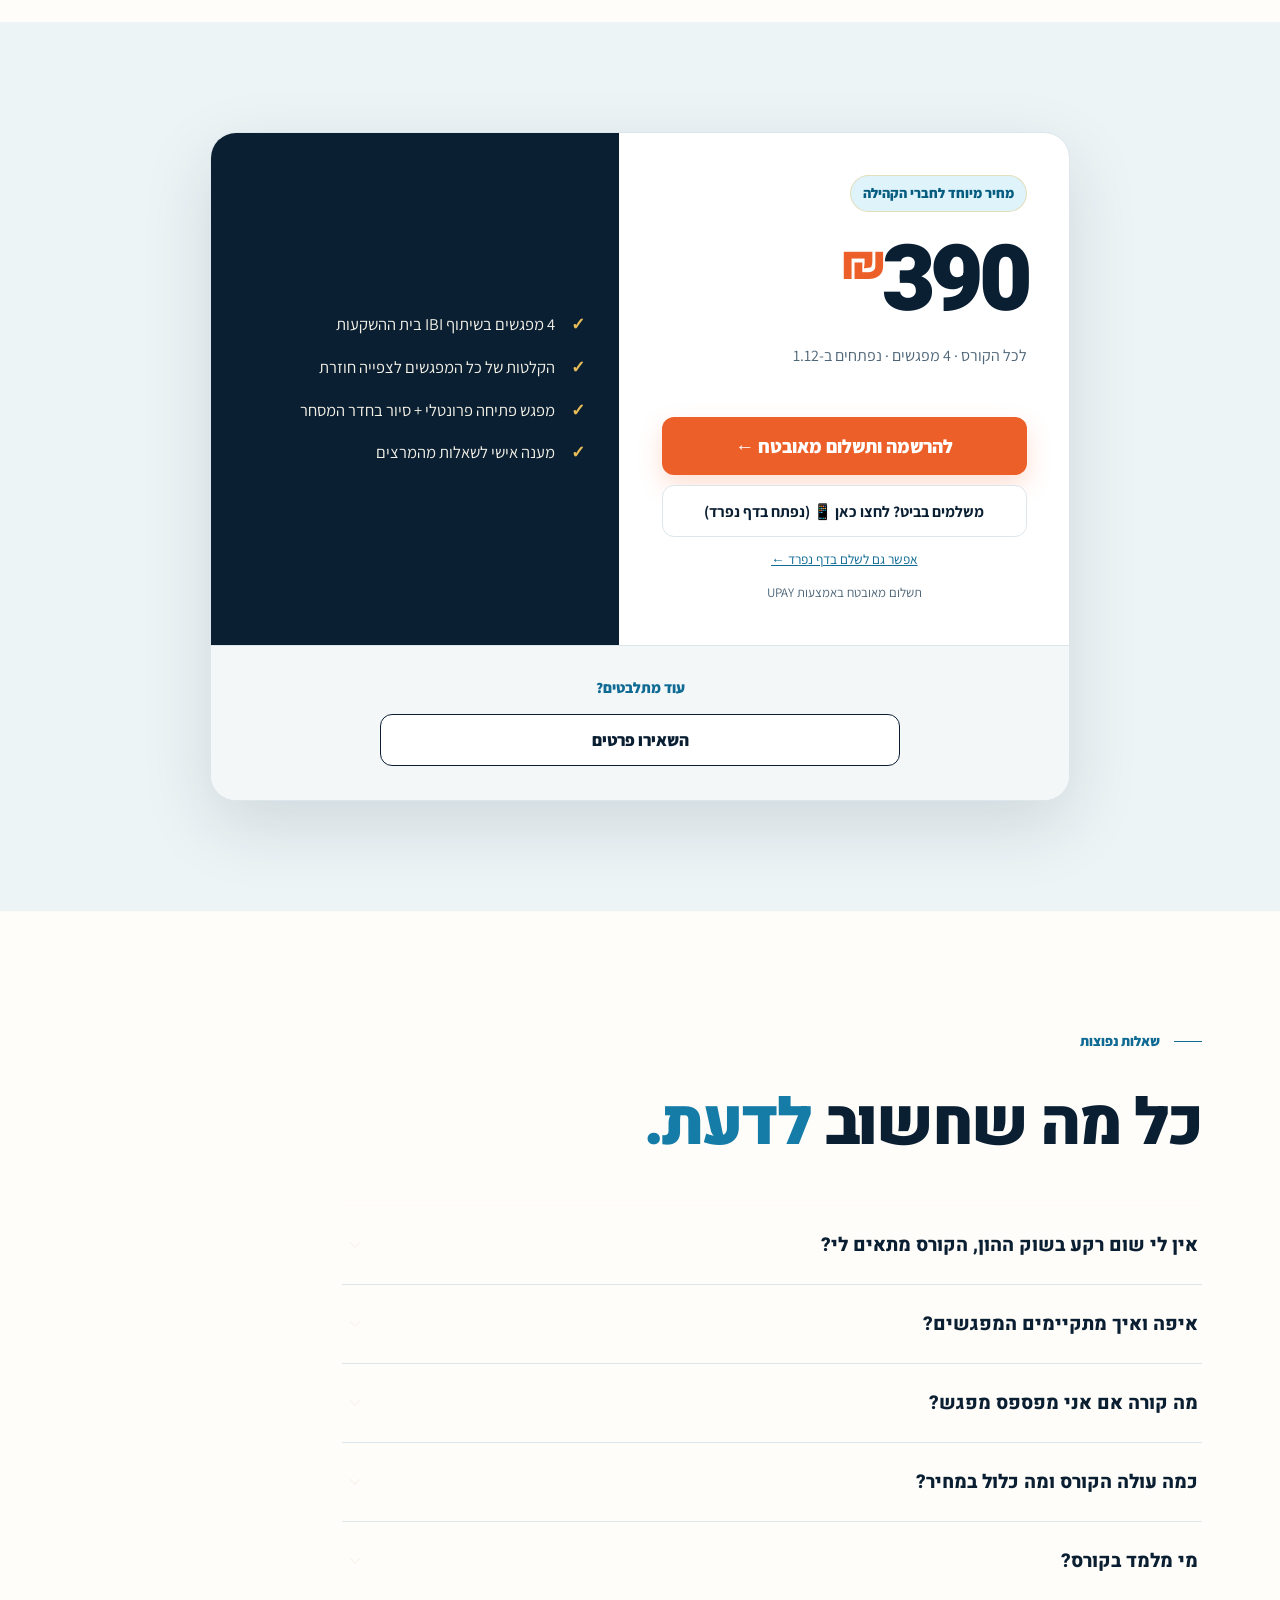
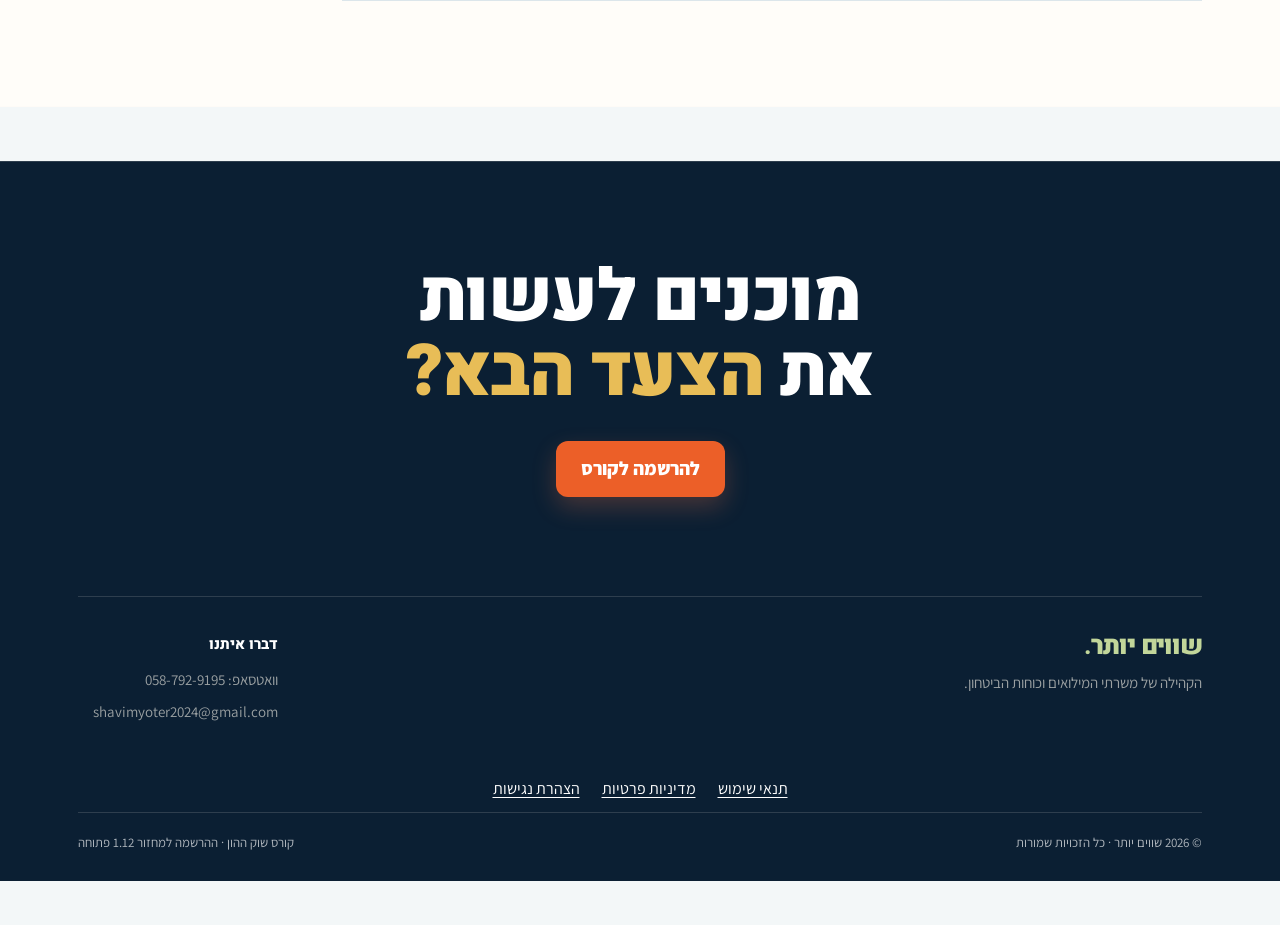
==== commit de3797a1: "form_start only on real typing; callback_open on button click Co-Authored-By: Claude Opus 5.5 <norep" ====
--- a/index.html
+++ b/index.html
@@ -1083,15 +1083,30 @@
     if (fresh) { try { localStorage.setItem(SK, JSON.stringify({ ts: now, v: fromUrl })); } catch (e) {} }
     window.syAttribution = function () { var o = {}; KEYS.forEach(function (k) { o[k] = cur[k] || ""; }); return o; };
     // תוספת קצרה ל-ipnurl של התשלום: מזהי מודעה + קמפיין/קריאייטיב, עד 300 תווים כדי לא לסכן את הסליקה
+    // fbp/fbc (מזהי הדפדפן של מטא) נקראים ברגע התשלום, כדי שהרכישה שהשרת שולח למטא תתחבר לאותו דפדפן
+    function ck(n) { var m = document.cookie.match(new RegExp("(?:^|; )" + n + "=([^;]*)")); return m ? decodeURIComponent(m[1]) : ""; }
     window.syAdTail = function () {
+      var v = { fbp: ck("_fbp"), fbc: ck("_fbc") || (cur.fbclid ? "fb.1." + now + "." + cur.fbclid : "") };
+      KEYS.forEach(function (k) { v[k] = cur[k]; });
       var out = "";
-      ["ad_id", "adset_id", "campaign_id", "utm_campaign", "utm_content"].forEach(function (k) {
-        if (!cur[k]) return;
-        var part = "&" + k + "=" + encodeURIComponent(cur[k]);
-        if (out.length + part.length <= 300) out += part;
+      ["ad_id", "adset_id", "campaign_id", "fbp", "fbc", "utm_campaign", "utm_content"].forEach(function (k) {
+        if (!v[k]) return;
+        var part = "&" + k + "=" + encodeURIComponent(v[k]);
+        if (out.length + part.length <= 400) out += part;
       });
+      window.syAdTail.last = out;
       return out;
     };
+    // ברגע השליחה לתשלום (כרטיס או ביט) מרעננים את התוספת ב-ipnurl. שאר ה-ipnurl לא משתנה.
+    document.addEventListener("submit", function (e) {
+      try {
+        var f = e.target; if (!f.classList || !f.classList.contains("pay-form")) return;
+        var ipn = f.querySelector('input[name="ipnurl"]'); if (!ipn || !ipn.value) return;
+        var old = window.syAdTail.last || "", val = ipn.value;
+        if (old) { if (val.slice(-old.length) !== old) return; val = val.slice(0, val.length - old.length); }
+        ipn.value = val + window.syAdTail();
+      } catch (err) {}
+    }, true);
     // שדות נסתרים בכל טופס בדף חוץ מטופס UPAY
     try {
       Array.prototype.forEach.call(document.querySelectorAll("form:not(.pay-form)"), function (f) {
@@ -1389,9 +1404,11 @@
           cbOpen.hidden = true; cbOpen.setAttribute("aria-expanded", "true");
           cbForm.hidden = false;
           cbForm.elements["name"].focus();
+          try { if (window.gtag) window.gtag("event", "callback_open", { form: "callback", page_id: "shuk-hahon" }); } catch (e3) {}
         });
+        // 16.11.26: form_start רק כשמקלידים בפועל (קודם נורה כבר בלחיצה על "השאירו פרטים", כי הכפתור שם פוקוס בשדה)
         var cbStarted = false;
-        cbForm.addEventListener("focusin", function () {
+        cbForm.addEventListener("input", function () {
           if (cbStarted) return; cbStarted = true;
           try { if (window.gtag) window.gtag("event", "form_start", { form: "callback", page_id: "shuk-hahon" }); } catch (e4) {}
         });
@@ -1409,7 +1426,7 @@
             method: "POST", headers: { "Content-Type": "text/plain;charset=UTF-8" },
             body: JSON.stringify({ page: "shuk-hahon", name: name, phone: phone, website: cbForm.elements["website"].value,
               utm_source: q.get("utm_source") || q.get("source") || SA.utm_source || "", utm_medium: q.get("utm_medium") || q.get("medium") || SA.utm_medium || "",
-              ad_id: SA.ad_id, adset_id: SA.adset_id, campaign_id: SA.campaign_id, utm_campaign: SA.utm_campaign, utm_content: SA.utm_content, utm_term: SA.utm_term, fbclid: SA.fbclid })
+              ad_id: SA.ad_id, adset_id: SA.adset_id, campaign_id: SA.campaign_id, utm_campaign: SA.utm_campaign, utm_content: SA.utm_content, utm_term: SA.utm_term, fbclid: SA.fbclid, landing_page: location.href.split("#")[0] })
           }).then(function (r) { return r.json().then(function (d) { if (!r.ok || !d.ok) throw new Error(d.error || r.status); }); })
             .then(function () {
               cbForm.classList.add("cb--done");
